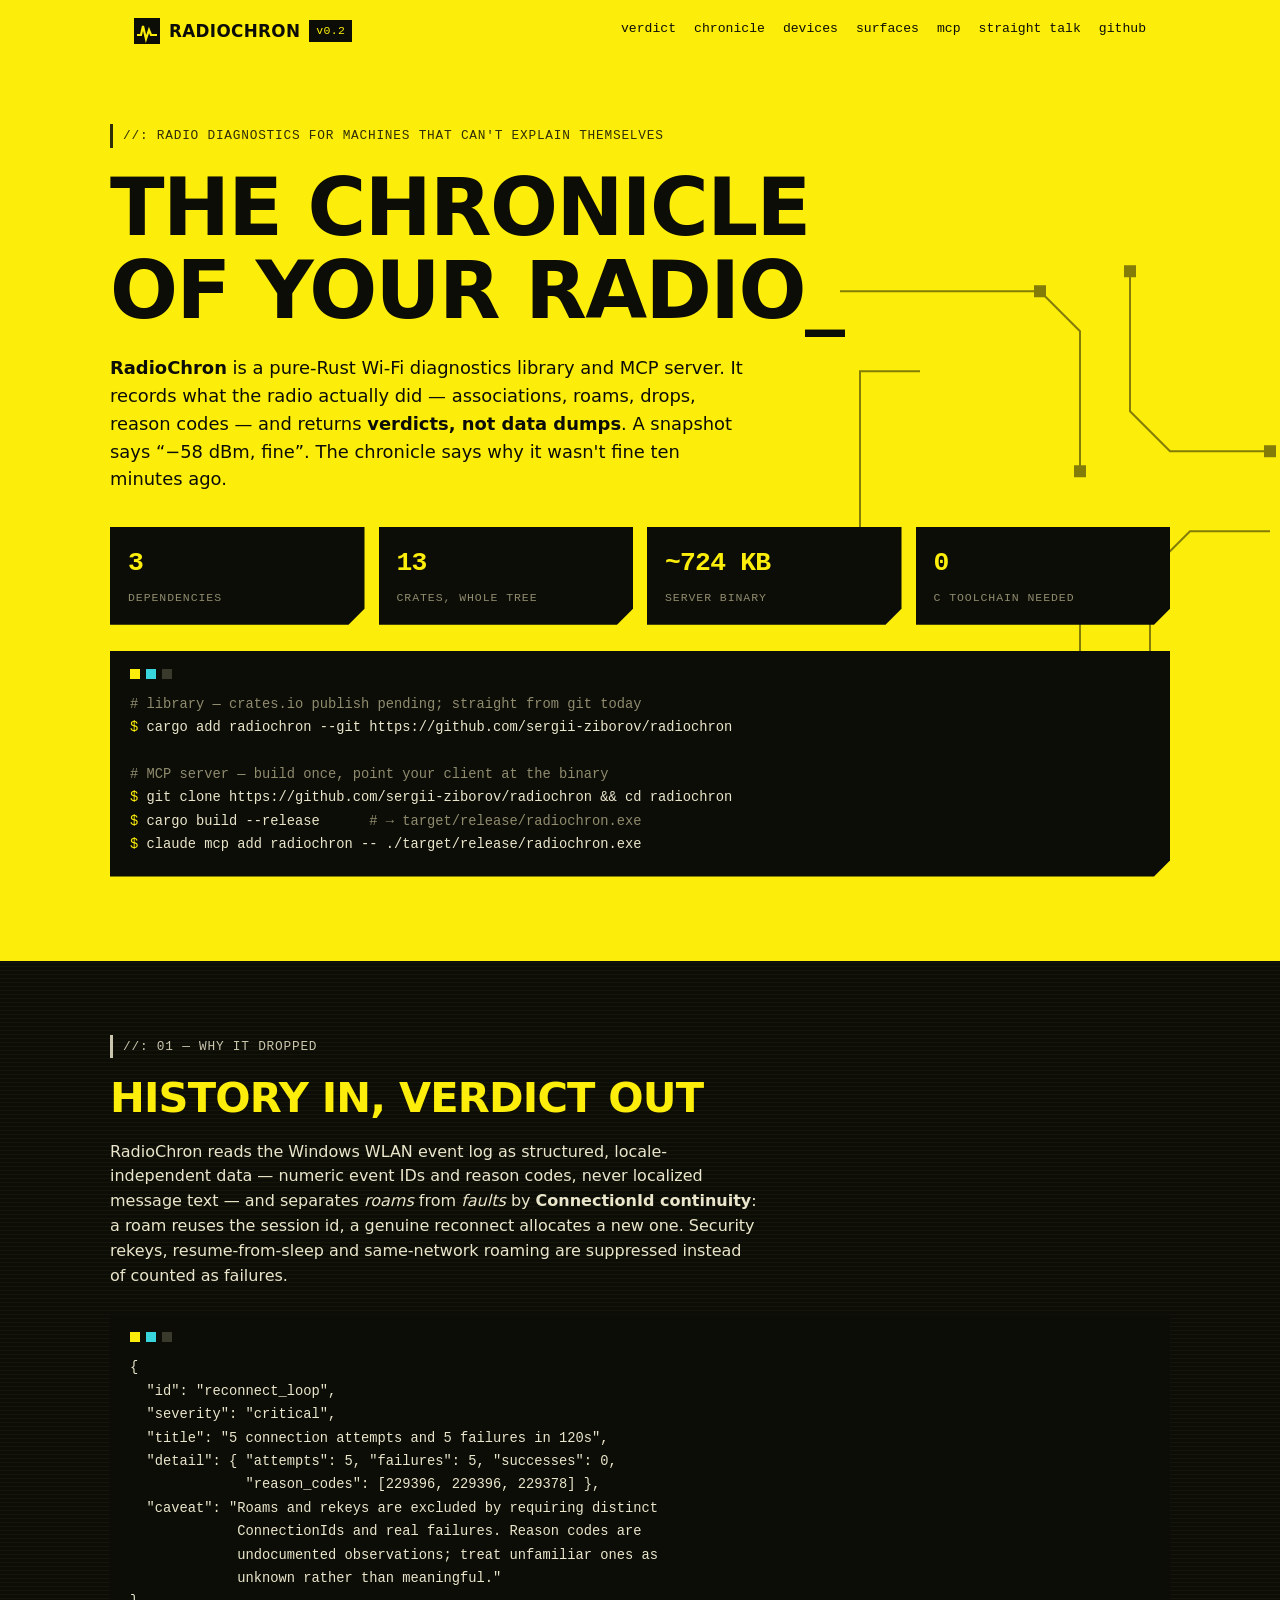
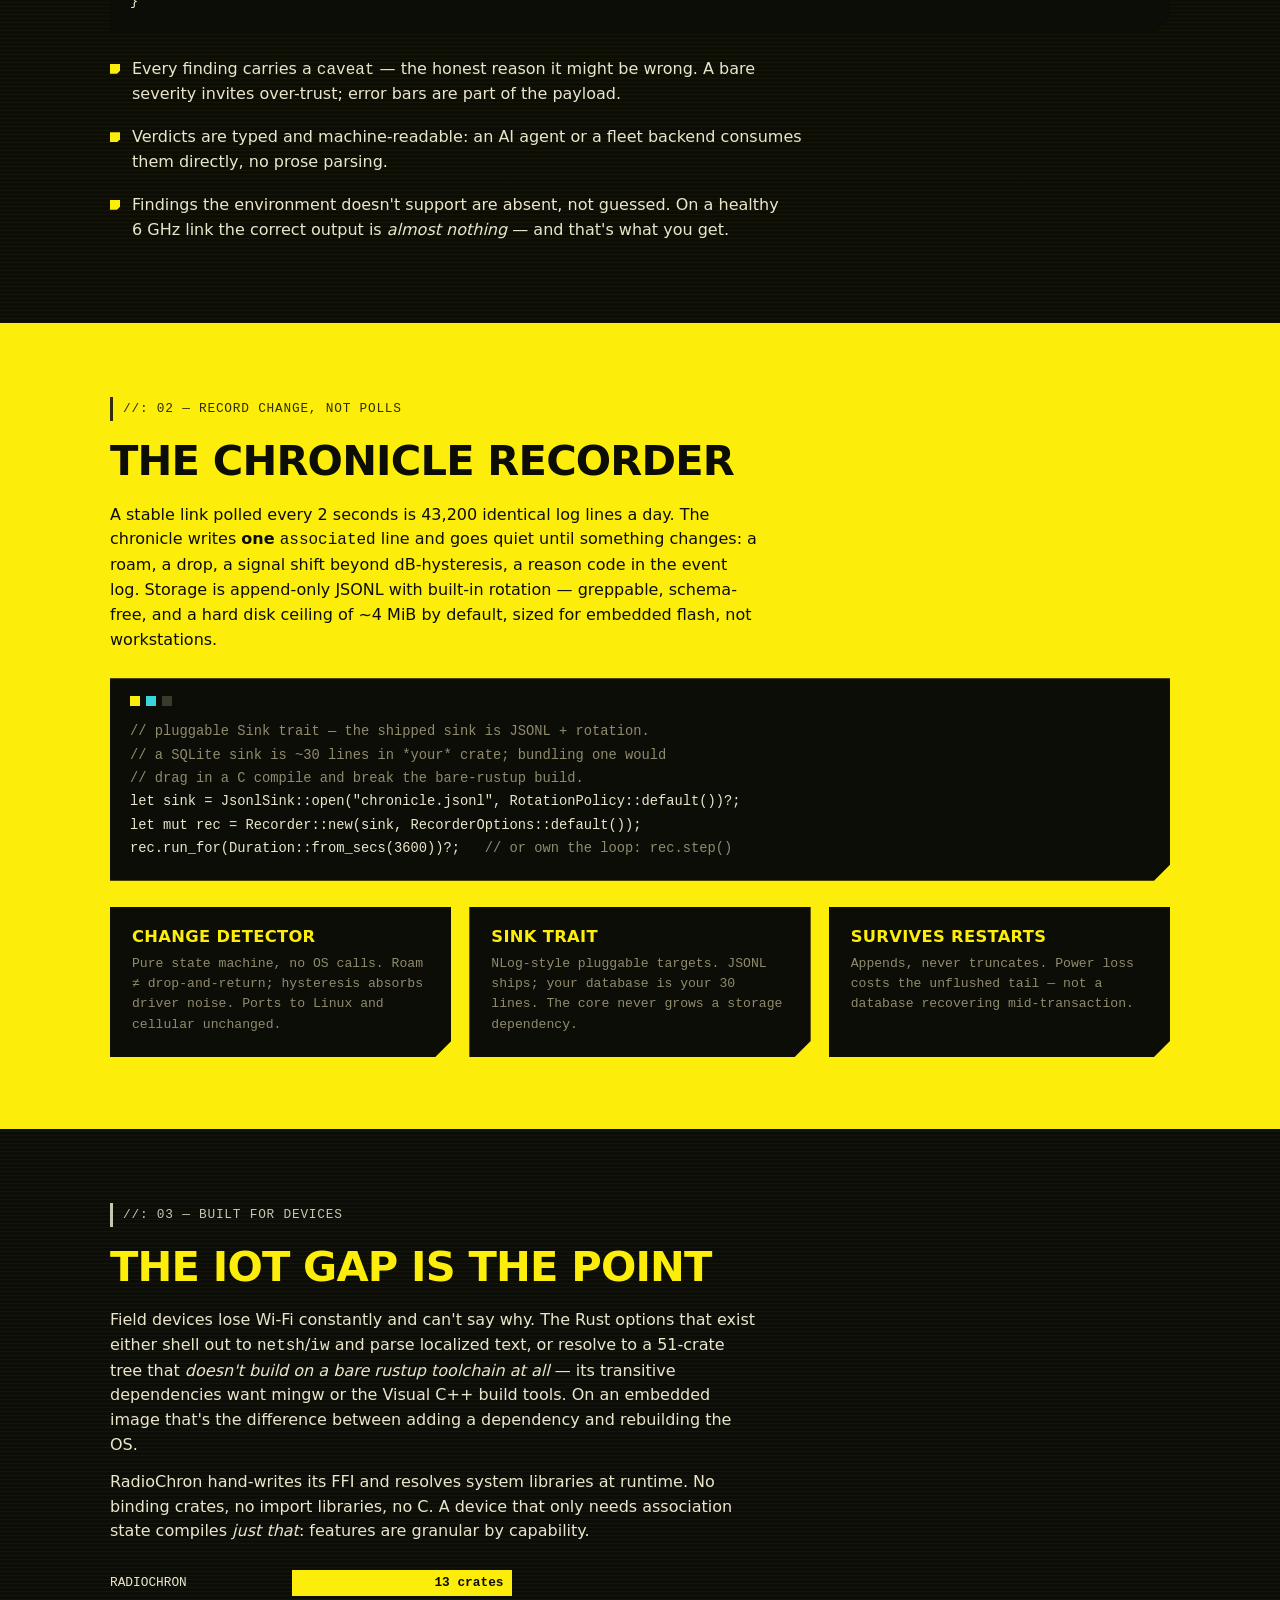
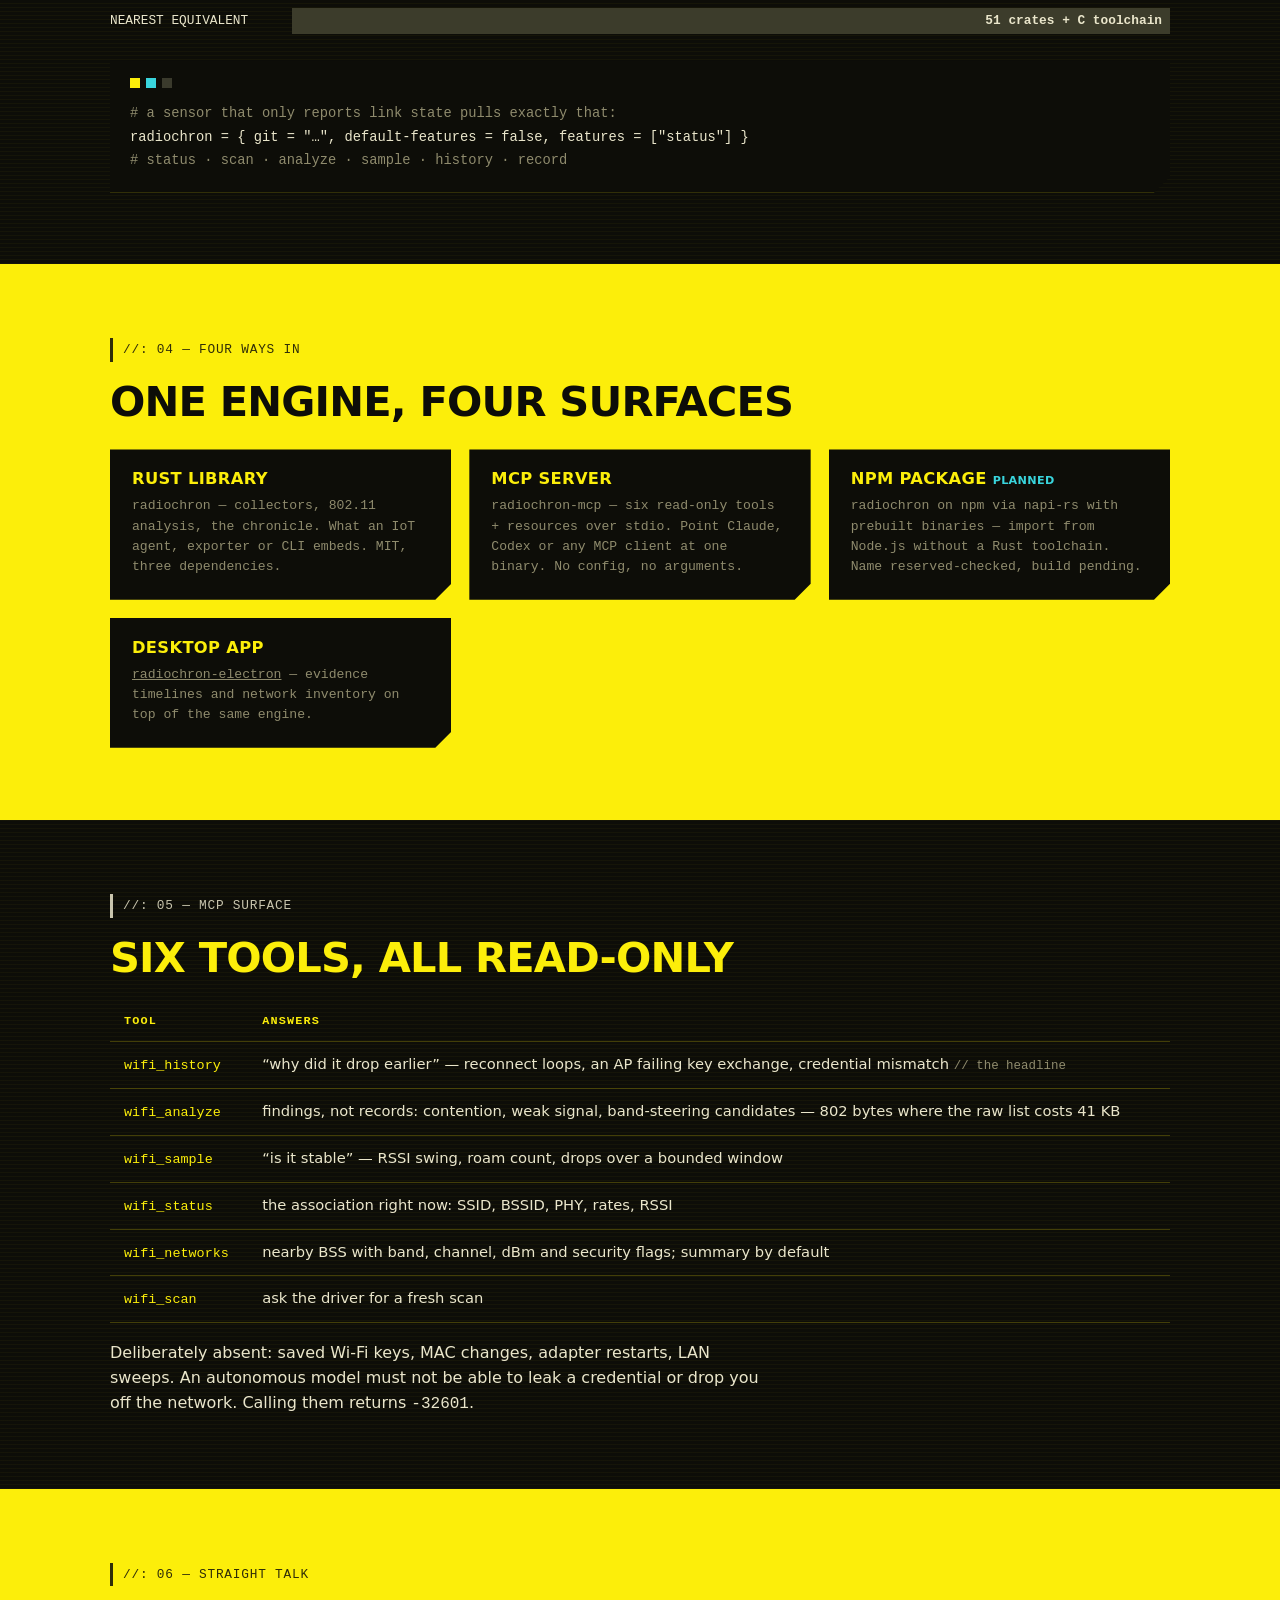
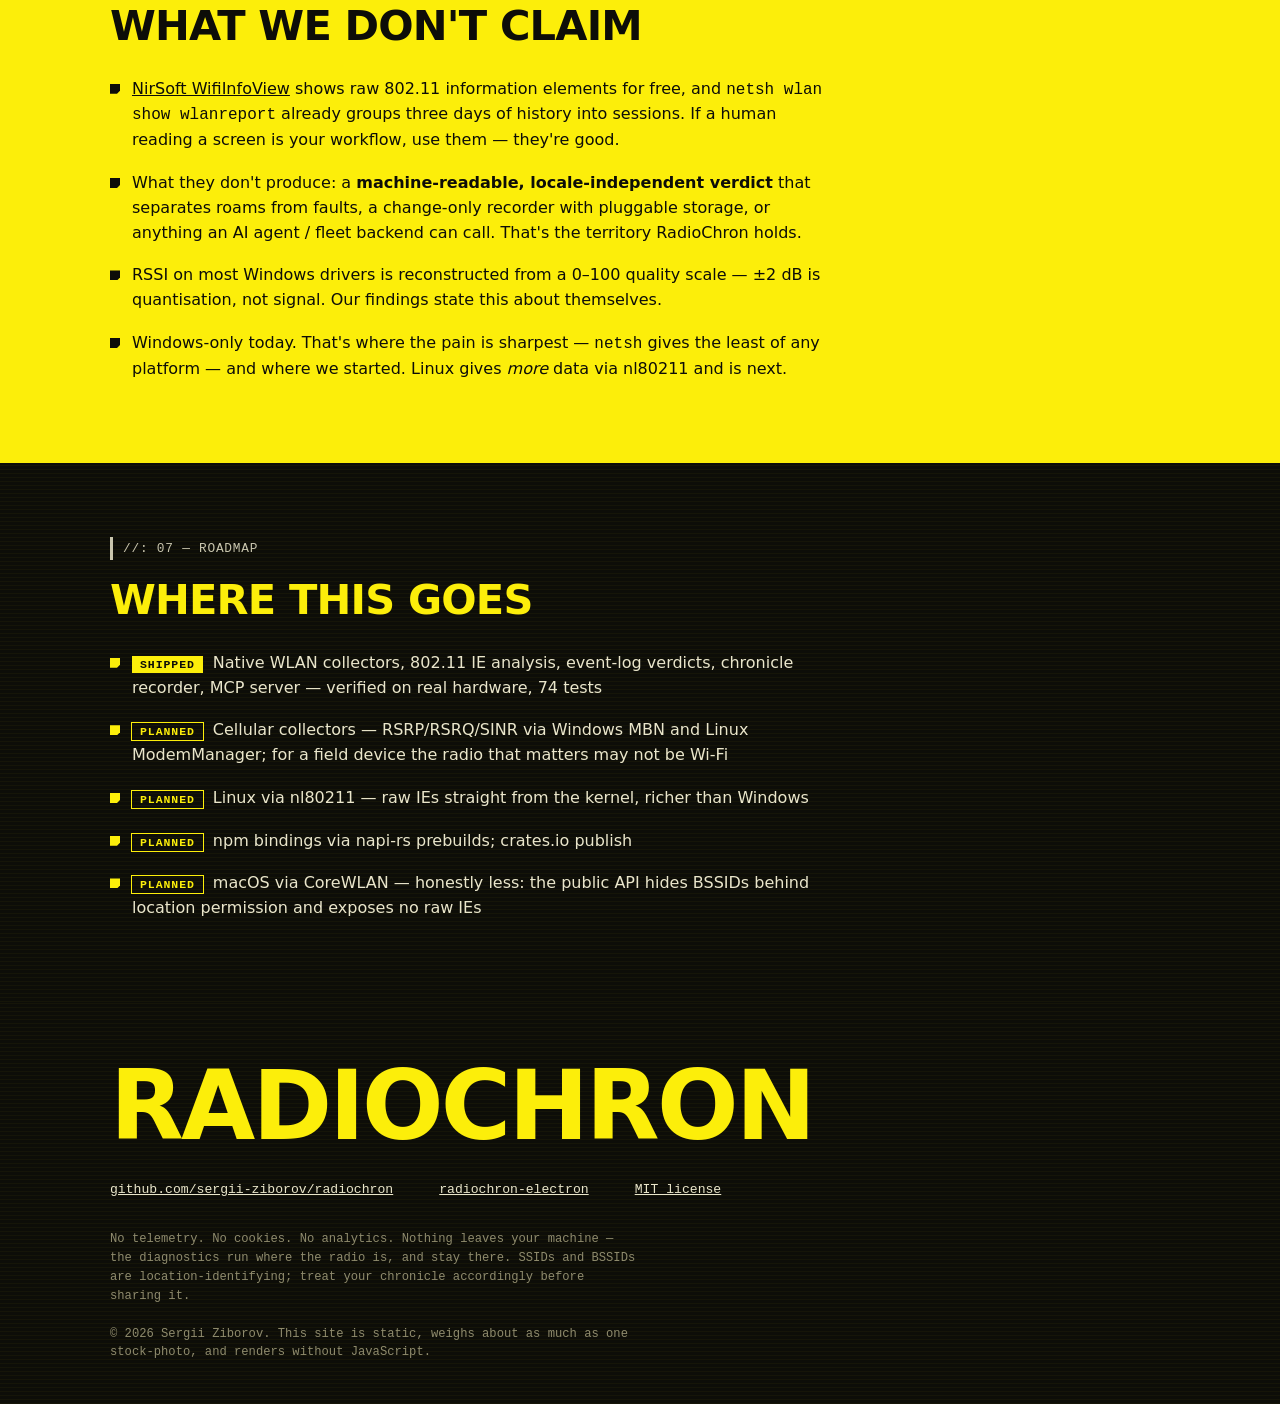
==== index.html @ f9087f18 "Add the radiochron.com landing site and deploy config Static assets Worker, same pattern as weavatri" ====
<!doctype html>
<html lang="en">
<head>
<meta charset="utf-8">
<meta name="viewport" content="width=device-width, initial-scale=1">
<title>RadioChron — the chronicle of your radio. Rust Wi-Fi diagnostics library + MCP server</title>
<meta name="description" content="RadioChron records what the radio did — associations, roams, drops, reason codes — and returns verdicts, not data dumps. Pure Rust, 3 dependencies, ~724 KB, builds on bare rustup. Library, MCP server, and a desktop app.">
<meta name="keywords" content="wifi diagnostics, rust wifi library, MCP server, model context protocol, wlan event log, reconnect loop, IoT wifi monitoring, 802.11 analysis, embedded rust, wifi verdict">
<meta name="robots" content="index, follow">
<link rel="canonical" href="https://radiochron.com/">
<meta property="og:type" content="website">
<meta property="og:site_name" content="RadioChron">
<meta property="og:title" content="RadioChron — the chronicle of your radio">
<meta property="og:description" content="Pure-Rust Wi-Fi diagnostics that answers 'why did it drop': verdicts from connection history, a change-only recorder, and an MCP server. 3 dependencies, ~724 KB.">
<meta property="og:url" content="https://radiochron.com/">
<meta property="og:image" content="https://radiochron.com/og.png">
<meta property="og:image:width" content="1200">
<meta property="og:image:height" content="630">
<meta name="twitter:card" content="summary_large_image">
<meta name="twitter:title" content="RadioChron — the chronicle of your radio">
<meta name="twitter:description" content="Rust Wi-Fi diagnostics: verdicts from history, not data dumps. 3 deps, ~724 KB, MIT.">
<meta name="twitter:image" content="https://radiochron.com/og.png">
<link rel="icon" type="image/svg+xml" href="/favicon.svg">
<script type="application/ld+json">
{
  "@context": "https://schema.org",
  "@type": "SoftwareApplication",
  "name": "RadioChron",
  "applicationCategory": "DeveloperApplication",
  "operatingSystem": "Windows",
  "description": "Pure-Rust Wi-Fi diagnostics library and MCP server: connection-history verdicts, a change-only chronicle recorder, and native WLAN collectors with three dependencies.",
  "url": "https://radiochron.com",
  "license": "https://opensource.org/licenses/MIT",
  "offers": { "@type": "Offer", "price": "0", "priceCurrency": "USD" },
  "author": { "@type": "Person", "name": "Sergii Ziborov", "url": "https://github.com/sergii-ziborov" },
  "sameAs": [ "https://github.com/sergii-ziborov/radiochron" ]
}
</script>
<style>
:root{
  --y:#FCEE0A; --y2:#d9cd08; --k:#0D0D08; --k2:#171712;
  --ink:#0D0D08; --paper:#EAE6CB; --dim:#8f8b6d; --cyan:#39D5DD;
  --mono:ui-monospace,"Cascadia Mono",Consolas,"Liberation Mono",monospace;
  --sans:system-ui,"Segoe UI",Roboto,Arial,sans-serif;
}
*{margin:0;padding:0;box-sizing:border-box}
html{scroll-behavior:smooth}
@media (prefers-reduced-motion: reduce){html{scroll-behavior:auto}}
body{font-family:var(--sans);background:var(--y);color:var(--ink);line-height:1.55}
.band{padding:72px 24px}
.band.k{background:var(--k);color:var(--paper);
  background-image:repeating-linear-gradient(0deg,rgba(252,238,10,.035) 0 1px,transparent 1px 4px)}
.wrap{max-width:1060px;margin:0 auto}
h1,h2,h3{font-weight:900;text-transform:uppercase;letter-spacing:-.02em;line-height:1.04}
h1{font-size:clamp(2.6rem,7.2vw,5rem)}
h2{font-size:clamp(1.7rem,4vw,2.6rem);margin-bottom:20px}
h3{font-size:1.02rem;letter-spacing:.02em;margin-bottom:8px}
.k h2{color:var(--y)}
p{max-width:64ch}
a{color:inherit}
.k a{color:var(--cyan)}
code,pre{font-family:var(--mono)}
.tag{display:inline-block;font-family:var(--mono);font-size:.8rem;letter-spacing:.06em;
  border-left:3px solid currentColor;padding:2px 0 2px 10px;margin-bottom:18px;opacity:.85}
.chip{display:inline-block;font-family:var(--mono);font-size:.78rem;font-weight:700;
  background:var(--k);color:var(--y);padding:6px 12px;margin:4px 6px 0 0;
  clip-path:polygon(0 0,100% 0,100% calc(100% - 9px),calc(100% - 9px) 100%,0 100%)}
.k .chip{background:var(--y);color:var(--k)}
.cut{clip-path:polygon(0 0,100% 0,100% calc(100% - 16px),calc(100% - 16px) 100%,0 100%)}
.grid{display:grid;gap:18px;margin-top:26px}
.g2{grid-template-columns:repeat(auto-fit,minmax(280px,1fr))}
.g3{grid-template-columns:repeat(auto-fit,minmax(240px,1fr))}
.card{background:var(--k);color:var(--paper);padding:22px;position:relative}
.card h3{color:var(--y)}
.k .card{background:#14140e;outline:1px solid rgba(252,238,10,.25)}
.card .m{font-family:var(--mono);font-size:.82rem;color:var(--dim)}
.term{background:var(--k);color:var(--paper);font-family:var(--mono);font-size:.86rem;
  padding:18px 20px 20px;overflow-x:auto;margin-top:26px}
.term .bar{display:flex;gap:6px;margin-bottom:14px}
.term .bar i{width:10px;height:10px;background:var(--y)}
.term .bar i:nth-child(2){background:var(--cyan)}
.term .bar i:nth-child(3){background:#3a3a2c}
.term .c{color:var(--dim)}
.term .g{color:var(--y)}
.term pre{line-height:1.7;white-space:pre}
.k .term{outline:1px solid rgba(252,238,10,.3)}
header{display:flex;justify-content:space-between;align-items:center;flex-wrap:wrap;gap:12px;
  padding:18px 24px;max-width:1060px;margin:0 auto}
.mark{font-weight:900;font-size:1.05rem;letter-spacing:.02em;display:flex;align-items:center;gap:9px}
.mark svg{display:block}
.mark .v{font-family:var(--mono);font-weight:400;font-size:.72rem;background:var(--k);color:var(--y);padding:2px 7px}
nav{display:flex;flex-wrap:wrap;gap:4px 18px;font-family:var(--mono);font-size:.82rem}
nav a{text-decoration:none;border-bottom:2px solid transparent;padding-bottom:2px}
nav a:hover{border-color:var(--k)}
.hero{position:relative;overflow:hidden;padding:60px 24px 84px}
.hero .wrap{position:relative;z-index:1}
.hero .sub{font-size:1.12rem;max-width:56ch;margin-top:22px}
.hero .circ{position:absolute;right:-40px;top:0;height:100%;opacity:.5;z-index:0;pointer-events:none}
.stats{display:grid;grid-template-columns:repeat(auto-fit,minmax(150px,1fr));gap:14px;margin-top:34px}
.stat{background:var(--k);color:var(--paper);padding:16px 18px}
.stat b{display:block;font-size:1.65rem;color:var(--y);font-family:var(--mono);letter-spacing:-.03em}
.stat span{font-family:var(--mono);font-size:.72rem;letter-spacing:.08em;color:var(--dim)}
.bars{margin-top:26px;font-family:var(--mono);font-size:.8rem}
.bars .row{display:grid;grid-template-columns:170px 1fr;align-items:center;gap:12px;margin-top:12px}
.bars .bar{height:26px;background:var(--y);position:relative}
.bars .bar.dim{background:#3c3c2b}
.bars .bar b{position:absolute;right:8px;top:3px;color:var(--k);font-size:.8rem}
.bars .bar.dim b{color:var(--paper)}
table{border-collapse:collapse;width:100%;margin-top:22px;font-size:.92rem}
th,td{text-align:left;padding:11px 14px;border-bottom:1px solid rgba(252,238,10,.22);vertical-align:top}
th{font-family:var(--mono);font-size:.74rem;letter-spacing:.1em;text-transform:uppercase;color:var(--y)}
td code{color:var(--y);font-size:.84rem}
td .m{color:var(--dim);font-family:var(--mono);font-size:.78rem}
ul.h{list-style:none;margin-top:14px}
ul.h li{padding:9px 0 9px 22px;position:relative;max-width:70ch}
ul.h li::before{content:"";position:absolute;left:0;top:16px;width:10px;height:10px;background:currentColor;
  clip-path:polygon(0 0,100% 0,100% 70%,70% 100%,0 100%)}
.k ul.h li::before{background:var(--y)}
.road li b{font-family:var(--mono);font-size:.72rem;letter-spacing:.08em;padding:2px 8px;margin-right:10px}
.road .done b{background:var(--y);color:var(--k)}
.road .plan b{outline:1px solid var(--y);color:var(--y)}
footer{background:var(--k);color:var(--paper);padding:56px 24px 42px;
  background-image:repeating-linear-gradient(0deg,rgba(252,238,10,.035) 0 1px,transparent 1px 4px)}
footer .big{font-weight:900;font-size:clamp(2.4rem,9vw,6rem);letter-spacing:-.03em;color:var(--y);line-height:1}
footer .cols{display:flex;flex-wrap:wrap;gap:16px 46px;margin-top:26px;font-family:var(--mono);font-size:.82rem}
footer .note{margin-top:30px;font-family:var(--mono);font-size:.76rem;color:var(--dim);max-width:72ch}
.blink{animation:bl 1.1s steps(1) infinite}
@keyframes bl{50%{opacity:0}}
@media (prefers-reduced-motion: reduce){.blink{animation:none}}
</style>
</head>
<body>

<header>
  <div class="mark">
    <svg width="26" height="26" viewBox="0 0 26 26" aria-hidden="true"><rect width="26" height="26" fill="#0D0D08"/><path d="M3 17 L7 17 9 8 12 21 15 12 17 17 23 17" fill="none" stroke="#FCEE0A" stroke-width="2.2"/></svg>
    RADIOCHRON <span class="v">v0.2</span>
  </div>
  <nav>
    <a href="#verdict">verdict</a>
    <a href="#chronicle">chronicle</a>
    <a href="#devices">devices</a>
    <a href="#surfaces">surfaces</a>
    <a href="#tools">mcp</a>
    <a href="#straight">straight&nbsp;talk</a>
    <a href="https://github.com/sergii-ziborov/radiochron">github</a>
  </nav>
</header>

<section class="hero">
  <svg class="circ" width="520" height="560" viewBox="0 0 520 560" aria-hidden="true">
    <g fill="none" stroke="#0D0D08" stroke-width="2">
      <path d="M40 60 H240 L280 100 V240"/>
      <path d="M280 300 V460 L240 500 H80"/>
      <path d="M330 40 V180 L370 220 H470"/>
      <path d="M470 300 H390 L350 340 V520"/>
      <path d="M120 140 H60 V320"/>
    </g>
    <g fill="#0D0D08">
      <rect x="234" y="54" width="12" height="12"/><rect x="274" y="234" width="12" height="12"/>
      <rect x="74" y="494" width="12" height="12"/><rect x="464" y="214" width="12" height="12"/>
      <rect x="344" y="514" width="12" height="12"/><rect x="54" y="314" width="12" height="12"/>
      <rect x="324" y="34" width="12" height="12"/>
    </g>
  </svg>
  <div class="wrap">
    <div class="tag">//: RADIO DIAGNOSTICS FOR MACHINES THAT CAN'T EXPLAIN THEMSELVES</div>
    <h1>The chronicle<br>of your radio<span class="blink">_</span></h1>
    <p class="sub"><strong>RadioChron</strong> is a pure-Rust Wi-Fi diagnostics library and MCP server.
      It records what the radio actually did — associations, roams, drops, reason codes —
      and returns <strong>verdicts, not data dumps</strong>. A snapshot says “−58 dBm, fine”.
      The chronicle says why it wasn't fine ten minutes ago.</p>
    <div class="stats">
      <div class="stat cut"><b>3</b><span>DEPENDENCIES</span></div>
      <div class="stat cut"><b>13</b><span>CRATES, WHOLE TREE</span></div>
      <div class="stat cut"><b>~724&nbsp;KB</b><span>SERVER BINARY</span></div>
      <div class="stat cut"><b>0</b><span>C TOOLCHAIN NEEDED</span></div>
    </div>
    <div class="term cut">
      <div class="bar"><i></i><i></i><i></i></div>
<pre><span class="c"># library — crates.io publish pending; straight from git today</span>
<span class="g">$</span> cargo add radiochron --git https://github.com/sergii-ziborov/radiochron

<span class="c"># MCP server — build once, point your client at the binary</span>
<span class="g">$</span> git clone https://github.com/sergii-ziborov/radiochron &amp;&amp; cd radiochron
<span class="g">$</span> cargo build --release      <span class="c"># → target/release/radiochron.exe</span>
<span class="g">$</span> claude mcp add radiochron -- ./target/release/radiochron.exe</pre>
    </div>
  </div>
</section>

<section class="band k" id="verdict">
  <div class="wrap">
    <div class="tag">//: 01 — WHY IT DROPPED</div>
    <h2>History in, verdict out</h2>
    <p>RadioChron reads the Windows WLAN event log as structured, locale-independent data —
      numeric event IDs and reason codes, never localized message text — and separates
      <em>roams</em> from <em>faults</em> by <strong>ConnectionId continuity</strong>: a roam reuses
      the session id, a genuine reconnect allocates a new one. Security rekeys, resume-from-sleep
      and same-network roaming are suppressed instead of counted as failures.</p>
    <div class="term cut">
      <div class="bar"><i></i><i></i><i></i></div>
<pre>{
  "id": "reconnect_loop",
  "severity": "critical",
  "title": "5 connection attempts and 5 failures in 120s",
  "detail": { "attempts": 5, "failures": 5, "successes": 0,
              "reason_codes": [229396, 229396, 229378] },
  "caveat": "Roams and rekeys are excluded by requiring distinct
             ConnectionIds and real failures. Reason codes are
             undocumented observations; treat unfamiliar ones as
             unknown rather than meaningful."
}</pre>
    </div>
    <ul class="h">
      <li>Every finding carries a <code>caveat</code> — the honest reason it might be wrong.
          A bare severity invites over-trust; error bars are part of the payload.</li>
      <li>Verdicts are typed and machine-readable: an AI agent or a fleet backend consumes
          them directly, no prose parsing.</li>
      <li>Findings the environment doesn't support are absent, not guessed. On a healthy
          6&nbsp;GHz link the correct output is <em>almost nothing</em> — and that's what you get.</li>
    </ul>
  </div>
</section>

<section class="band" id="chronicle">
  <div class="wrap">
    <div class="tag">//: 02 — RECORD CHANGE, NOT POLLS</div>
    <h2>The chronicle recorder</h2>
    <p>A stable link polled every 2 seconds is 43,200 identical log lines a day. The chronicle
      writes <strong>one</strong> <code>associated</code> line and goes quiet until something
      changes: a roam, a drop, a signal shift beyond dB-hysteresis, a reason code in the event
      log. Storage is append-only JSONL with built-in rotation — greppable, schema-free, and a
      hard disk ceiling of ~4&nbsp;MiB by default, sized for embedded flash, not workstations.</p>
    <div class="term cut">
      <div class="bar"><i></i><i></i><i></i></div>
<pre><span class="c">// pluggable Sink trait — the shipped sink is JSONL + rotation.</span>
<span class="c">// a SQLite sink is ~30 lines in *your* crate; bundling one would</span>
<span class="c">// drag in a C compile and break the bare-rustup build.</span>
let sink = JsonlSink::open("chronicle.jsonl", RotationPolicy::default())?;
let mut rec = Recorder::new(sink, RecorderOptions::default());
rec.run_for(Duration::from_secs(3600))?;   <span class="c">// or own the loop: rec.step()</span></pre>
    </div>
    <div class="grid g3">
      <div class="card cut"><h3>Change detector</h3><div class="m">Pure state machine, no OS calls.
        Roam ≠ drop-and-return; hysteresis absorbs driver noise. Ports to Linux and cellular unchanged.</div></div>
      <div class="card cut"><h3>Sink trait</h3><div class="m">NLog-style pluggable targets. JSONL ships;
        your database is your 30 lines. The core never grows a storage dependency.</div></div>
      <div class="card cut"><h3>Survives restarts</h3><div class="m">Appends, never truncates. Power loss
        costs the unflushed tail — not a database recovering mid-transaction.</div></div>
    </div>
  </div>
</section>

<section class="band k" id="devices">
  <div class="wrap">
    <div class="tag">//: 03 — BUILT FOR DEVICES</div>
    <h2>The IoT gap is the point</h2>
    <p>Field devices lose Wi-Fi constantly and can't say why. The Rust options that exist either
      shell out to <code>netsh</code>/<code>iw</code> and parse localized text, or resolve to a
      51-crate tree that <em>doesn't build on a bare rustup toolchain at all</em> — its transitive
      dependencies want mingw or the Visual C++ build tools. On an embedded image that's the
      difference between adding a dependency and rebuilding the OS.</p>
    <p style="margin-top:12px">RadioChron hand-writes its FFI and resolves system libraries at
      runtime. No binding crates, no import libraries, no C. A device that only needs association
      state compiles <em>just that</em>: features are granular by capability.</p>
    <div class="bars">
      <div class="row"><span>RADIOCHRON</span><div class="bar" style="width:25%"><b>13 crates</b></div></div>
      <div class="row"><span>NEAREST EQUIVALENT</span><div class="bar dim" style="width:100%"><b>51 crates + C toolchain</b></div></div>
    </div>
    <div class="term cut">
      <div class="bar"><i></i><i></i><i></i></div>
<pre><span class="c"># a sensor that only reports link state pulls exactly that:</span>
radiochron = { git = "…", default-features = false, features = ["status"] }
<span class="c"># status · scan · analyze · sample · history · record</span></pre>
    </div>
  </div>
</section>

<section class="band" id="surfaces">
  <div class="wrap">
    <div class="tag">//: 04 — FOUR WAYS IN</div>
    <h2>One engine, four surfaces</h2>
    <div class="grid g2">
      <div class="card cut"><h3>Rust library</h3>
        <div class="m"><code>radiochron</code> — collectors, 802.11 analysis, the chronicle.
        What an IoT agent, exporter or CLI embeds. MIT, three dependencies.</div></div>
      <div class="card cut"><h3>MCP server</h3>
        <div class="m"><code>radiochron-mcp</code> — six read-only tools + resources over stdio.
        Point Claude, Codex or any MCP client at one binary. No config, no arguments.</div></div>
      <div class="card cut"><h3>npm package <span style="color:var(--cyan);font-size:.7rem">PLANNED</span></h3>
        <div class="m"><code>radiochron</code> on npm via napi-rs with prebuilt binaries —
        import from Node.js without a Rust toolchain. Name reserved-checked, build pending.</div></div>
      <div class="card cut"><h3>Desktop app</h3>
        <div class="m"><a href="https://github.com/sergii-ziborov/radiochron-electron">radiochron-electron</a> —
        evidence timelines and network inventory on top of the same engine.</div></div>
    </div>
  </div>
</section>

<section class="band k" id="tools">
  <div class="wrap">
    <div class="tag">//: 05 — MCP SURFACE</div>
    <h2>Six tools, all read-only</h2>
    <table>
      <tr><th>tool</th><th>answers</th></tr>
      <tr><td><code>wifi_history</code></td><td>“why did it drop earlier” — reconnect loops, an AP failing key exchange, credential mismatch <span class="m">// the headline</span></td></tr>
      <tr><td><code>wifi_analyze</code></td><td>findings, not records: contention, weak signal, band-steering candidates — 802 bytes where the raw list costs 41&nbsp;KB</td></tr>
      <tr><td><code>wifi_sample</code></td><td>“is it stable” — RSSI swing, roam count, drops over a bounded window</td></tr>
      <tr><td><code>wifi_status</code></td><td>the association right now: SSID, BSSID, PHY, rates, RSSI</td></tr>
      <tr><td><code>wifi_networks</code></td><td>nearby BSS with band, channel, dBm and security flags; summary by default</td></tr>
      <tr><td><code>wifi_scan</code></td><td>ask the driver for a fresh scan</td></tr>
    </table>
    <p style="margin-top:18px" class="m">Deliberately absent: saved Wi-Fi keys, MAC changes, adapter
      restarts, LAN sweeps. An autonomous model must not be able to leak a credential or drop you
      off the network. Calling them returns <code>-32601</code>.</p>
  </div>
</section>

<section class="band" id="straight">
  <div class="wrap">
    <div class="tag">//: 06 — STRAIGHT TALK</div>
    <h2>What we don't claim</h2>
    <ul class="h">
      <li><a href="https://www.nirsoft.net/utils/wifi_information_view.html">NirSoft WifiInfoView</a>
        shows raw 802.11 information elements for free, and <code>netsh wlan show wlanreport</code>
        already groups three days of history into sessions. If a human reading a screen is your
        workflow, use them — they're good.</li>
      <li>What they don't produce: a <strong>machine-readable, locale-independent verdict</strong>
        that separates roams from faults, a change-only recorder with pluggable storage, or
        anything an AI agent / fleet backend can call. That's the territory RadioChron holds.</li>
      <li>RSSI on most Windows drivers is reconstructed from a 0–100 quality scale — ±2&nbsp;dB is
        quantisation, not signal. Our findings state this about themselves.</li>
      <li>Windows-only today. That's where the pain is sharpest — <code>netsh</code> gives the
        least of any platform — and where we started. Linux gives <em>more</em> data via nl80211
        and is next.</li>
    </ul>
  </div>
</section>

<section class="band k">
  <div class="wrap">
    <div class="tag">//: 07 — ROADMAP</div>
    <h2>Where this goes</h2>
    <ul class="h road">
      <li class="done"><b>SHIPPED</b>Native WLAN collectors, 802.11 IE analysis, event-log verdicts, chronicle recorder, MCP server — verified on real hardware, 74 tests</li>
      <li class="plan"><b>PLANNED</b>Cellular collectors — RSRP/RSRQ/SINR via Windows MBN and Linux ModemManager; for a field device the radio that matters may not be Wi-Fi</li>
      <li class="plan"><b>PLANNED</b>Linux via nl80211 — raw IEs straight from the kernel, richer than Windows</li>
      <li class="plan"><b>PLANNED</b>npm bindings via napi-rs prebuilds; crates.io publish</li>
      <li class="plan"><b>PLANNED</b>macOS via CoreWLAN — honestly less: the public API hides BSSIDs behind location permission and exposes no raw IEs</li>
    </ul>
  </div>
</section>

<footer>
  <div class="wrap">
    <div class="big">RADIOCHRON</div>
    <div class="cols">
      <a href="https://github.com/sergii-ziborov/radiochron">github.com/sergii-ziborov/radiochron</a>
      <a href="https://github.com/sergii-ziborov/radiochron-electron">radiochron-electron</a>
      <a href="https://github.com/sergii-ziborov/radiochron/blob/main/LICENSE">MIT license</a>
    </div>
    <div class="note">No telemetry. No cookies. No analytics. Nothing leaves your machine — the
      diagnostics run where the radio is, and stay there. SSIDs and BSSIDs are location-identifying;
      treat your chronicle accordingly before sharing it.<br><br>
      © 2026 Sergii Ziborov. This site is static, weighs about as much as one stock-photo, and
      renders without JavaScript.</div>
  </div>
</footer>

</body>
</html>
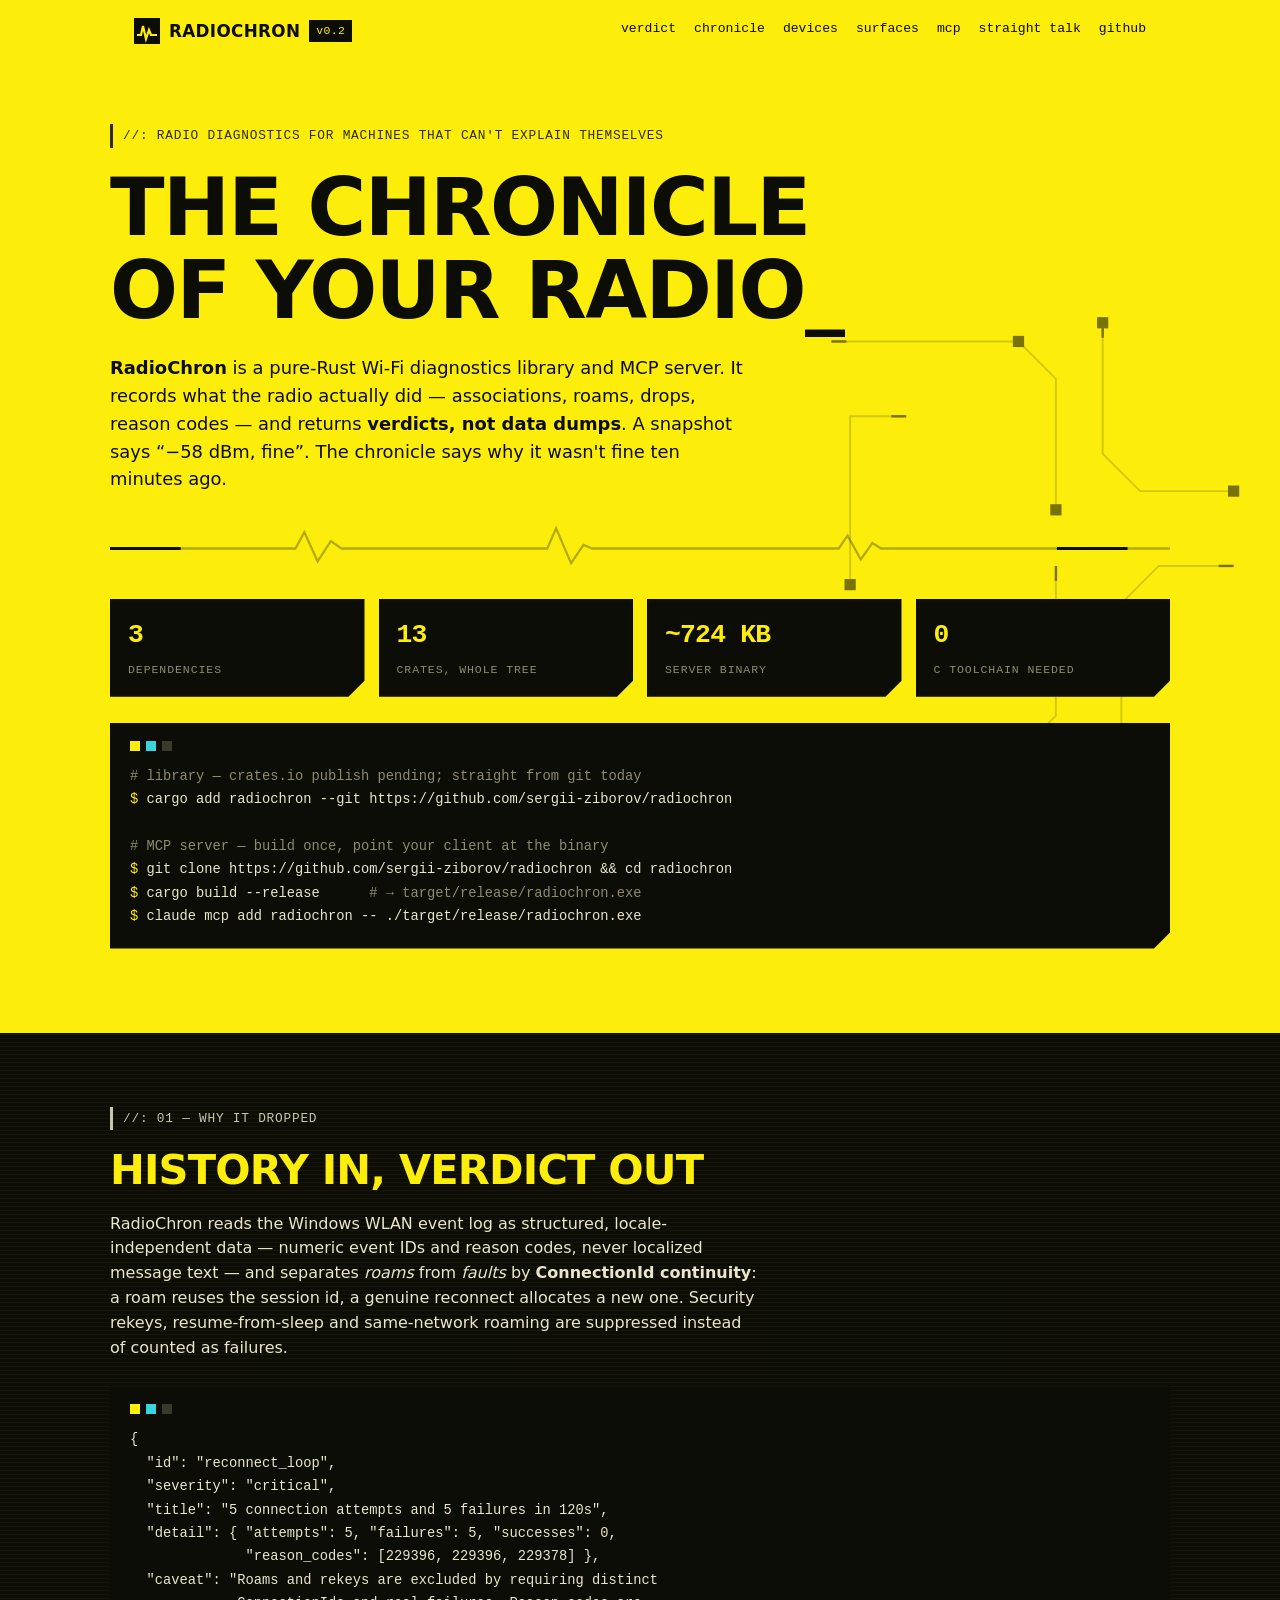
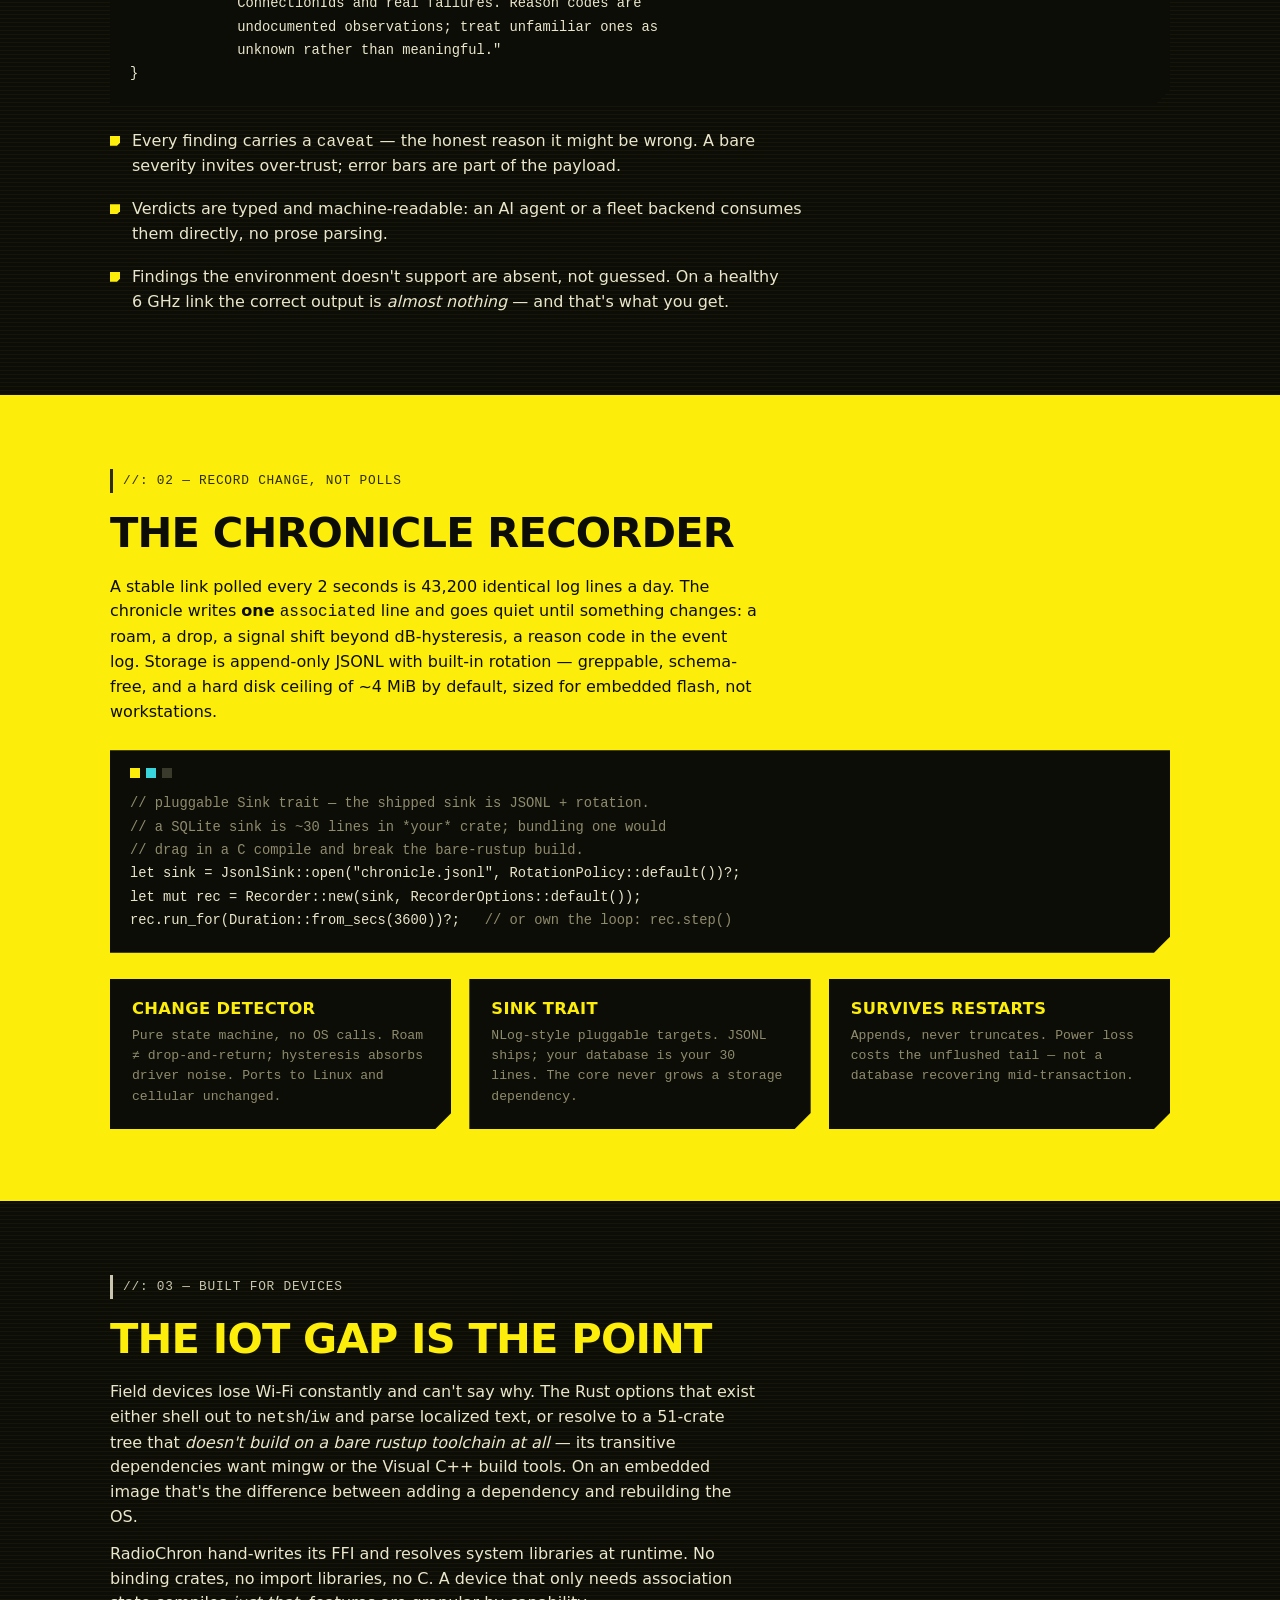
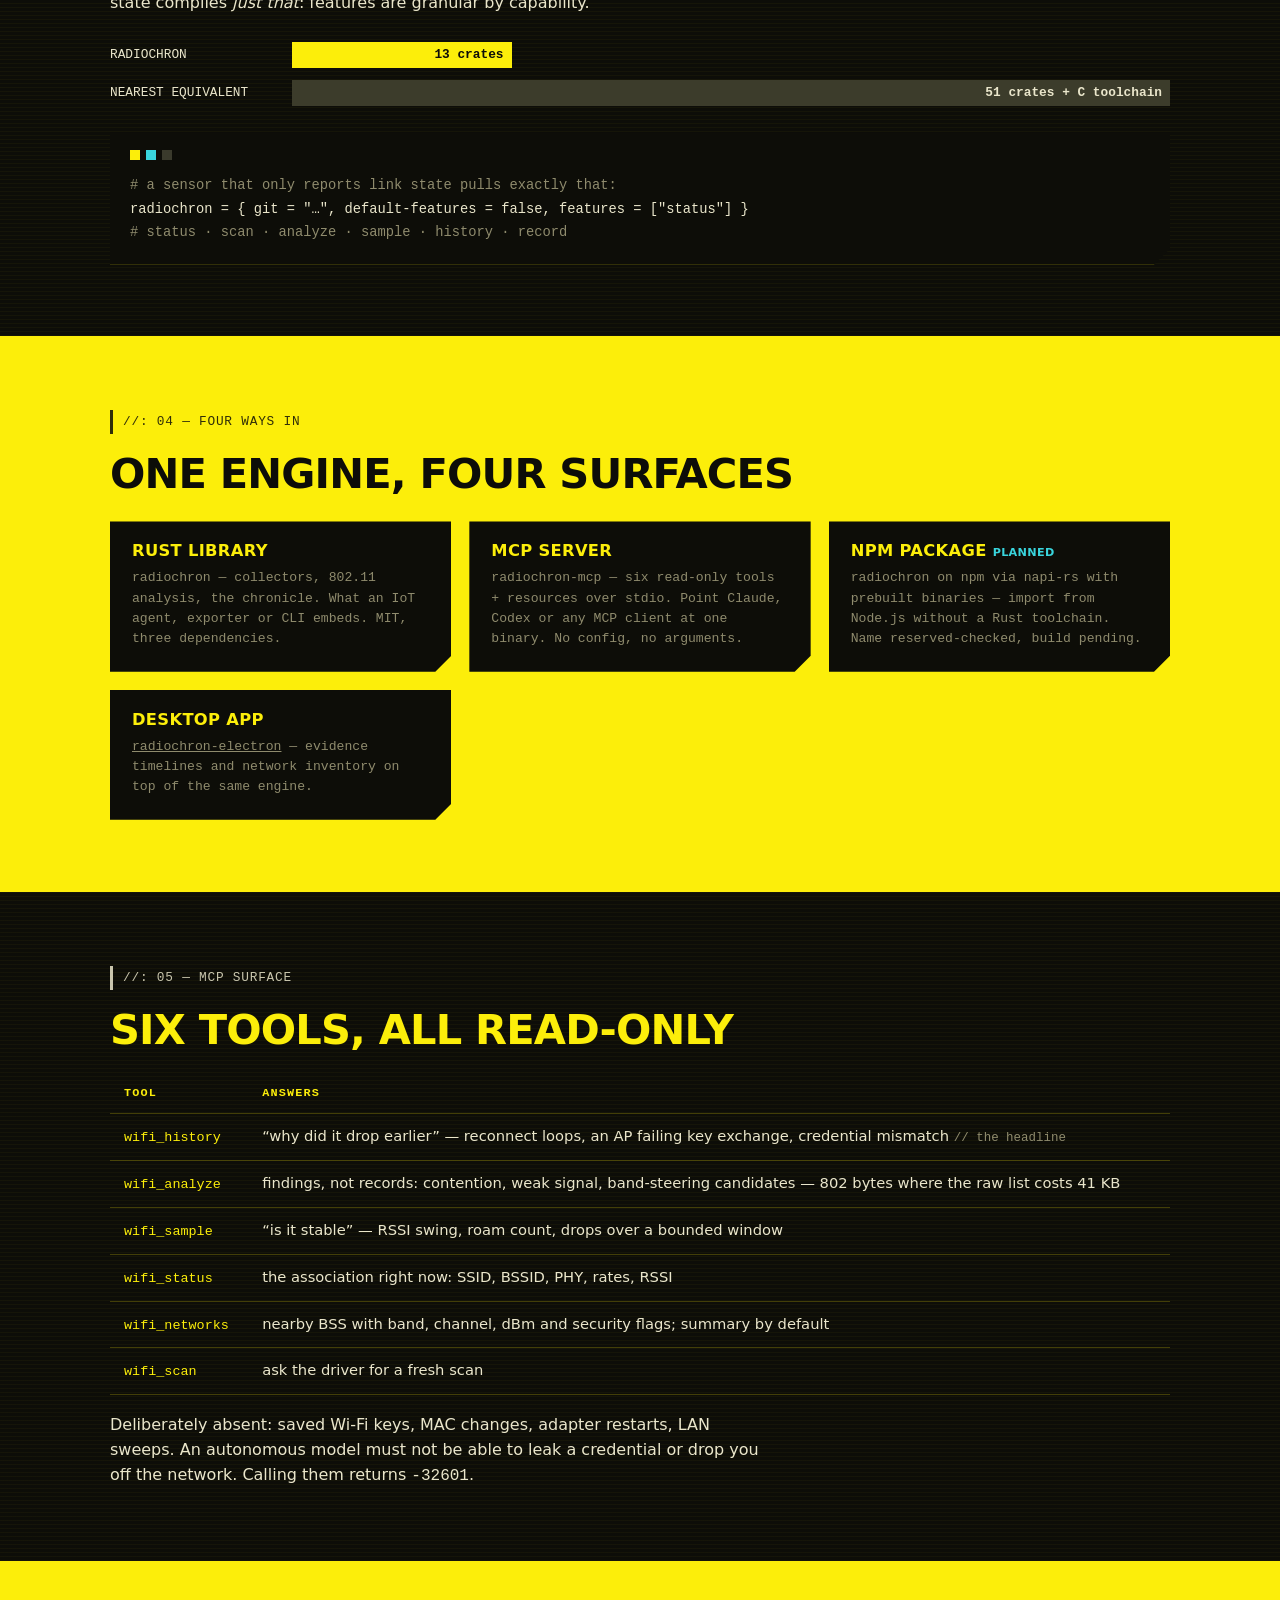
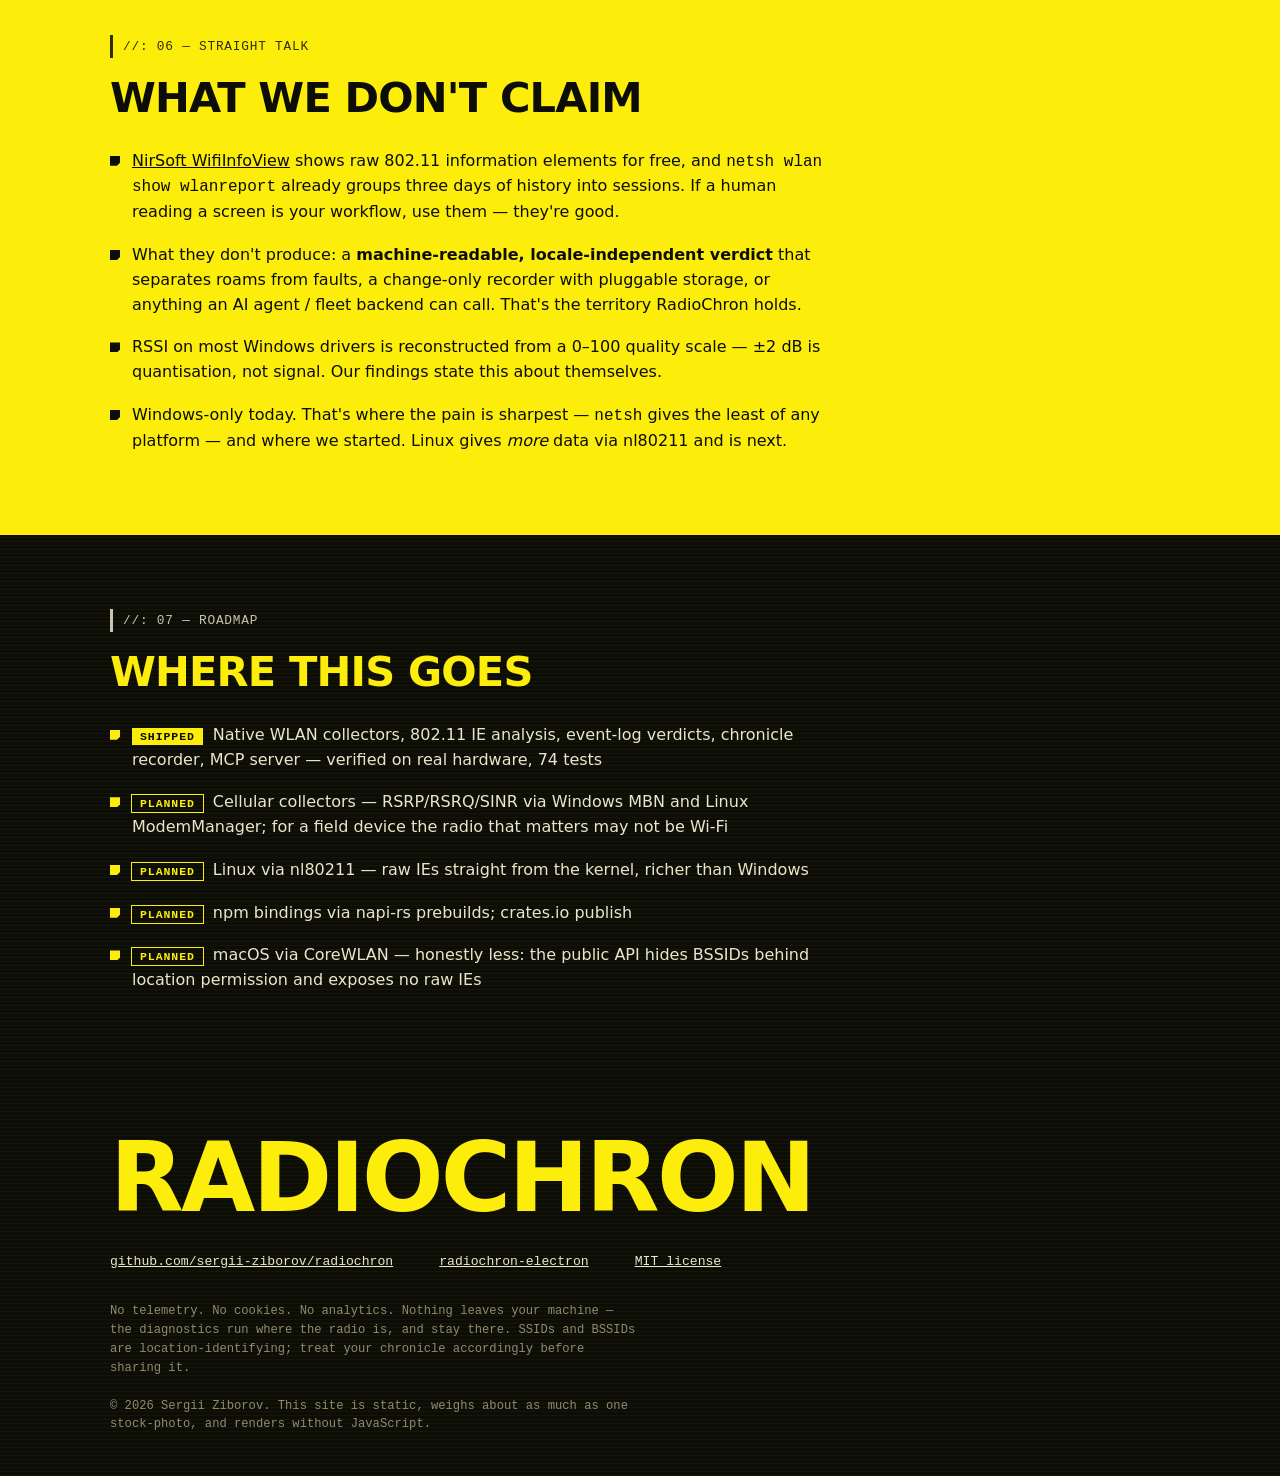
==== commit 648be42b: "Animate the hero decoration and stop it striking through text Two problems from a phone-width review" ====
--- a/index.html
+++ b/index.html
@@ -95,7 +95,22 @@
 .hero{position:relative;overflow:hidden;padding:60px 24px 84px}
 .hero .wrap{position:relative;z-index:1}
 .hero .sub{font-size:1.12rem;max-width:56ch;margin-top:22px}
-.hero .circ{position:absolute;right:-40px;top:0;height:100%;opacity:.5;z-index:0;pointer-events:none}
+.hero .circ{display:none;position:absolute;right:0;top:0;height:100%;opacity:.55;z-index:0;pointer-events:none}
+@media (min-width:1120px){.hero .circ{display:block;width:min(38vw,520px)}}
+.circ .base{opacity:.3}
+.circ .sig{stroke-dasharray:16 384;animation:trace 5.2s linear infinite}
+.circ .d1{animation-delay:1s}.circ .d2{animation-delay:2s}
+.circ .d3{animation-delay:3s}.circ .d4{animation-delay:4s}
+.circ rect{animation:node 2.6s steps(2,start) infinite}
+.circ rect:nth-child(2n){animation-delay:.65s}
+.circ rect:nth-child(3n){animation-delay:1.3s}
+@keyframes trace{to{stroke-dashoffset:-400}}
+@keyframes node{50%{opacity:.3}}
+.pulse{display:block;width:100%;height:44px;margin-top:28px}
+.pulse .base{opacity:.3}
+.pulse .sig{stroke-dasharray:80 1120;animation:trace2 4.6s linear infinite}
+@keyframes trace2{to{stroke-dashoffset:-1200}}
+@media (prefers-reduced-motion:reduce){.circ .sig,.circ rect,.pulse .sig{animation:none}}
 .stats{display:grid;grid-template-columns:repeat(auto-fit,minmax(150px,1fr));gap:14px;margin-top:34px}
 .stat{background:var(--k);color:var(--paper);padding:16px 18px}
 .stat b{display:block;font-size:1.65rem;color:var(--y);font-family:var(--mono);letter-spacing:-.03em}
@@ -149,12 +164,19 @@
 
 <section class="hero">
   <svg class="circ" width="520" height="560" viewBox="0 0 520 560" aria-hidden="true">
-    <g fill="none" stroke="#0D0D08" stroke-width="2">
+    <g fill="none" stroke="#0D0D08" stroke-width="2" class="base">
       <path d="M40 60 H240 L280 100 V240"/>
       <path d="M280 300 V460 L240 500 H80"/>
       <path d="M330 40 V180 L370 220 H470"/>
       <path d="M470 300 H390 L350 340 V520"/>
       <path d="M120 140 H60 V320"/>
+    </g>
+    <g fill="none" stroke="#0D0D08" stroke-width="2.6">
+      <path class="sig" d="M40 60 H240 L280 100 V240"/>
+      <path class="sig d1" d="M280 300 V460 L240 500 H80"/>
+      <path class="sig d2" d="M330 40 V180 L370 220 H470"/>
+      <path class="sig d3" d="M470 300 H390 L350 340 V520"/>
+      <path class="sig d4" d="M120 140 H60 V320"/>
     </g>
     <g fill="#0D0D08">
       <rect x="234" y="54" width="12" height="12"/><rect x="274" y="234" width="12" height="12"/>
@@ -170,6 +192,10 @@
       It records what the radio actually did — associations, roams, drops, reason codes —
       and returns <strong>verdicts, not data dumps</strong>. A snapshot says “−58 dBm, fine”.
       The chronicle says why it wasn't fine ten minutes ago.</p>
+    <svg class="pulse" viewBox="0 0 1200 48" preserveAspectRatio="none" aria-hidden="true">
+      <path class="base" d="M0 30 H180 L210 30 220 12 235 44 250 22 262 30 H470 L495 30 505 8 522 46 536 26 546 30 H800 L825 30 835 16 850 42 863 24 873 30 H1200" fill="none" stroke="#0D0D08" stroke-width="2.5"/>
+      <path class="sig" d="M0 30 H180 L210 30 220 12 235 44 250 22 262 30 H470 L495 30 505 8 522 46 536 26 546 30 H800 L825 30 835 16 850 42 863 24 873 30 H1200" fill="none" stroke="#0D0D08" stroke-width="3.2"/>
+    </svg>
     <div class="stats">
       <div class="stat cut"><b>3</b><span>DEPENDENCIES</span></div>
       <div class="stat cut"><b>13</b><span>CRATES, WHOLE TREE</span></div>
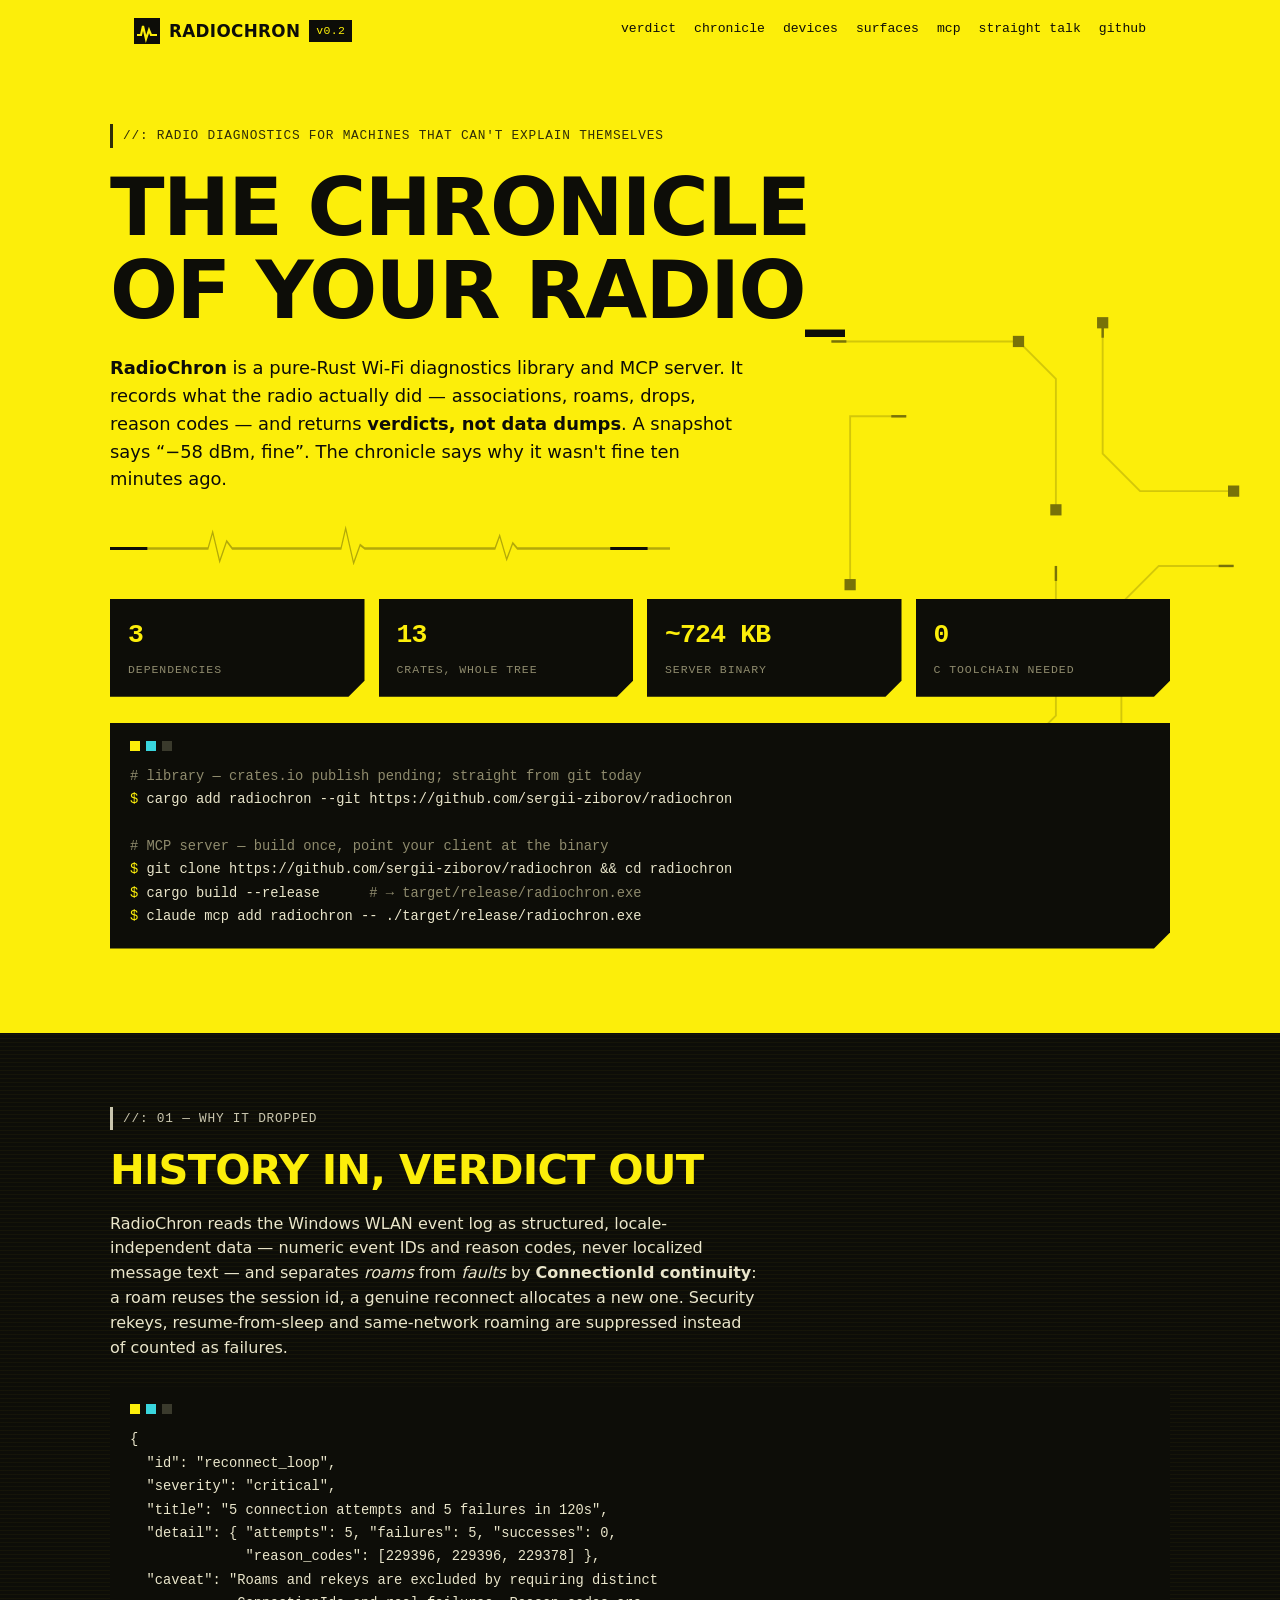
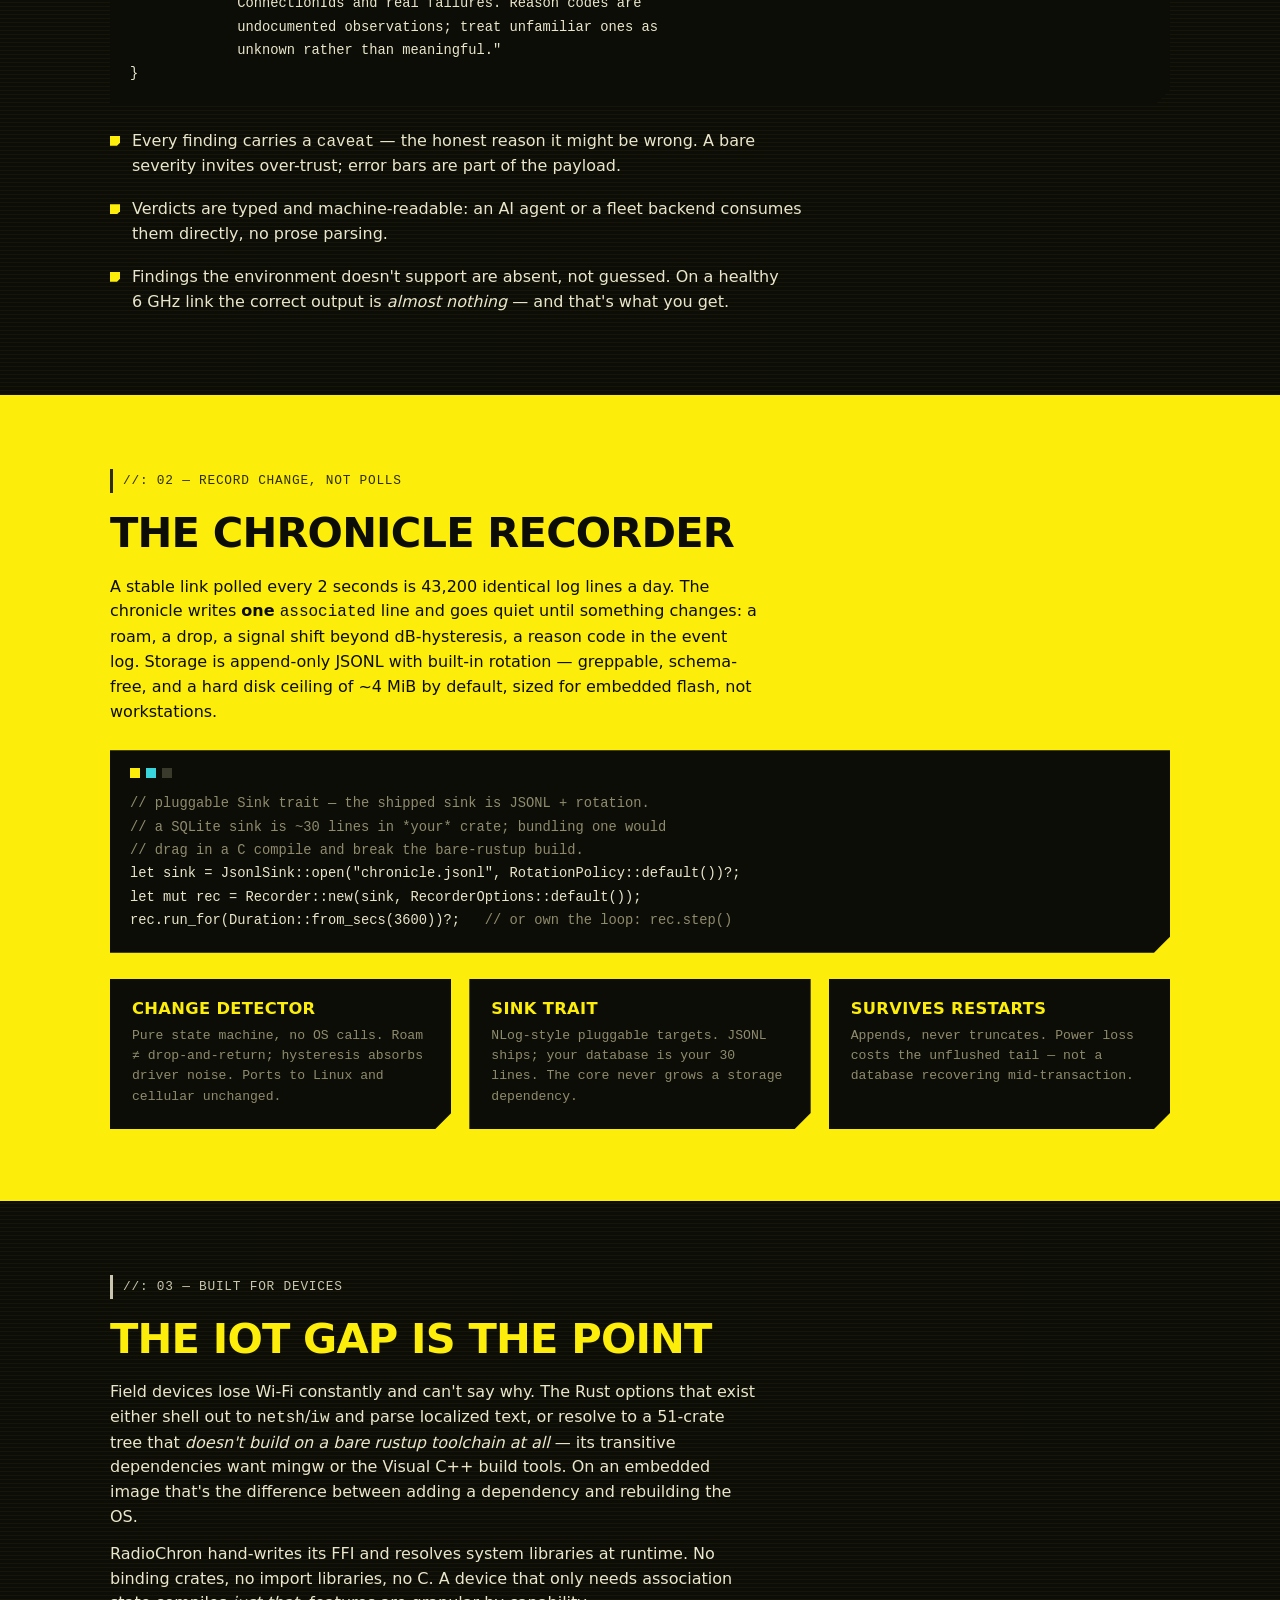
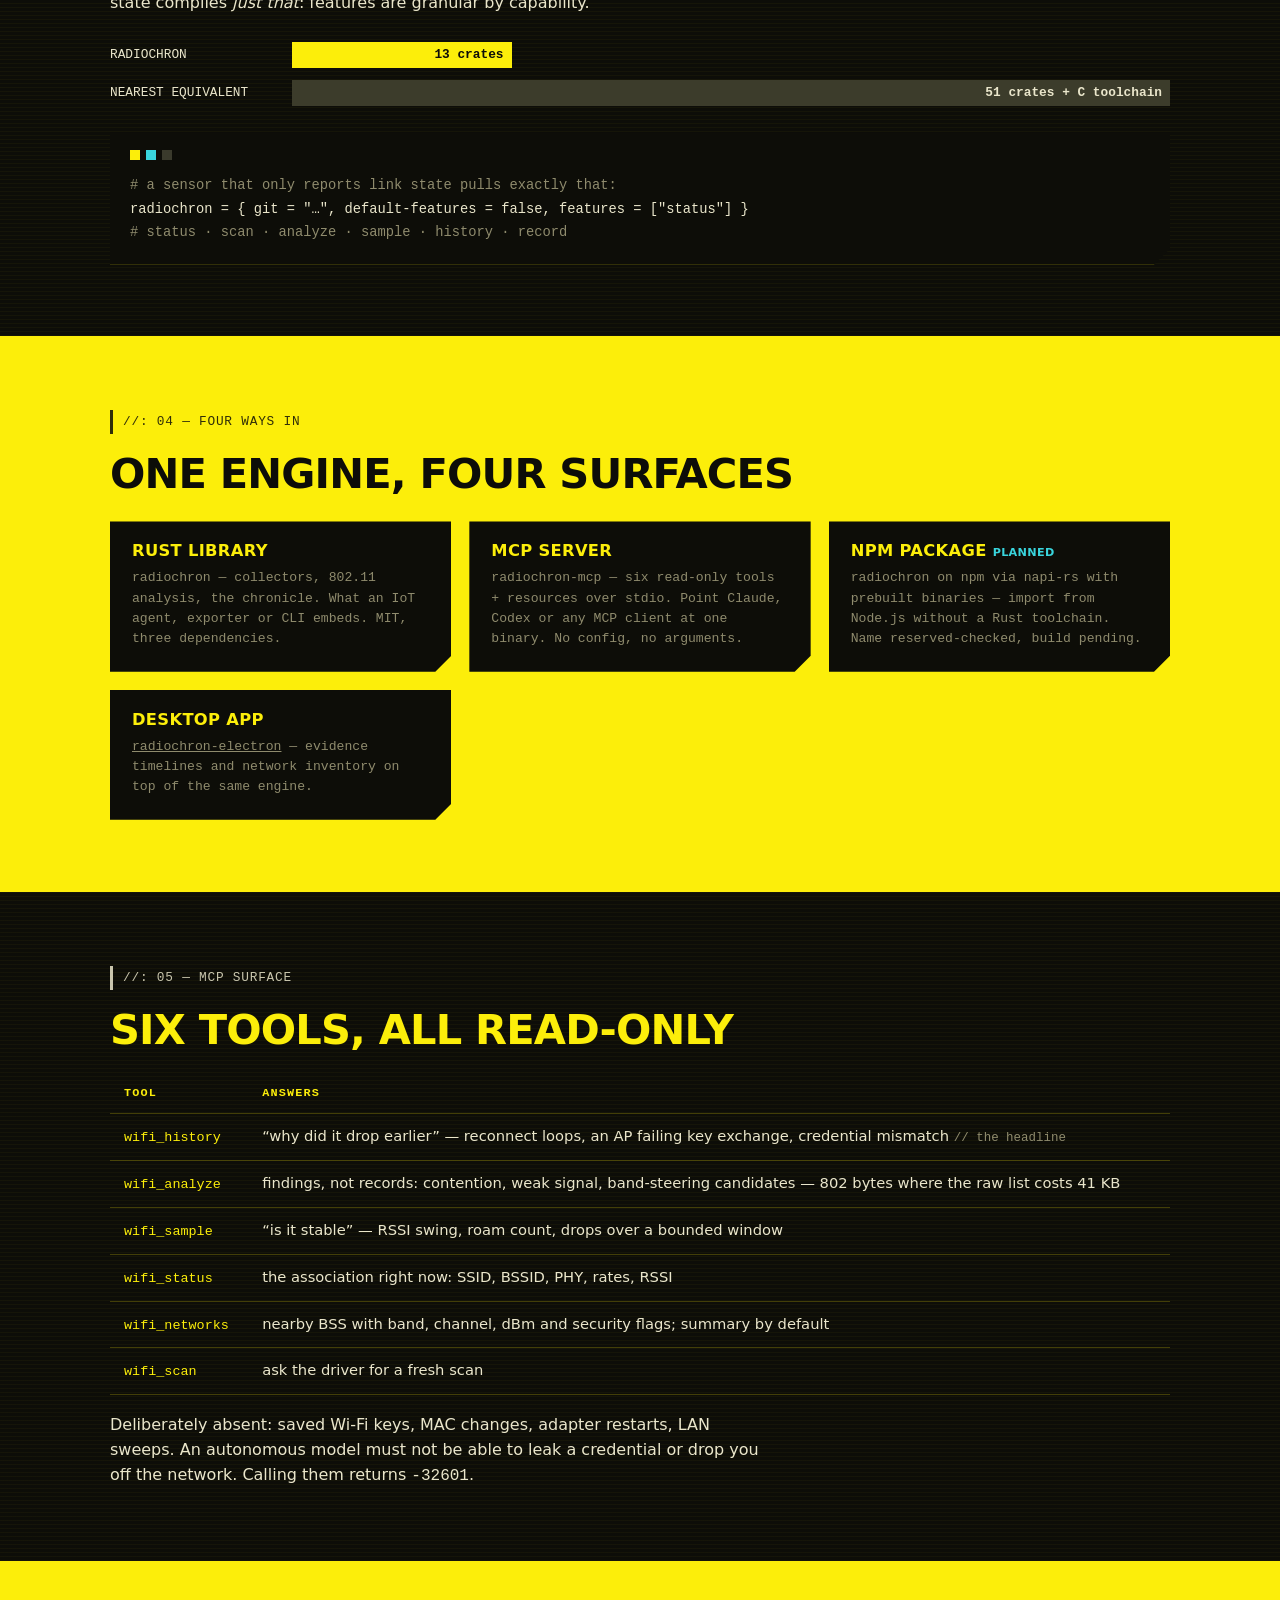
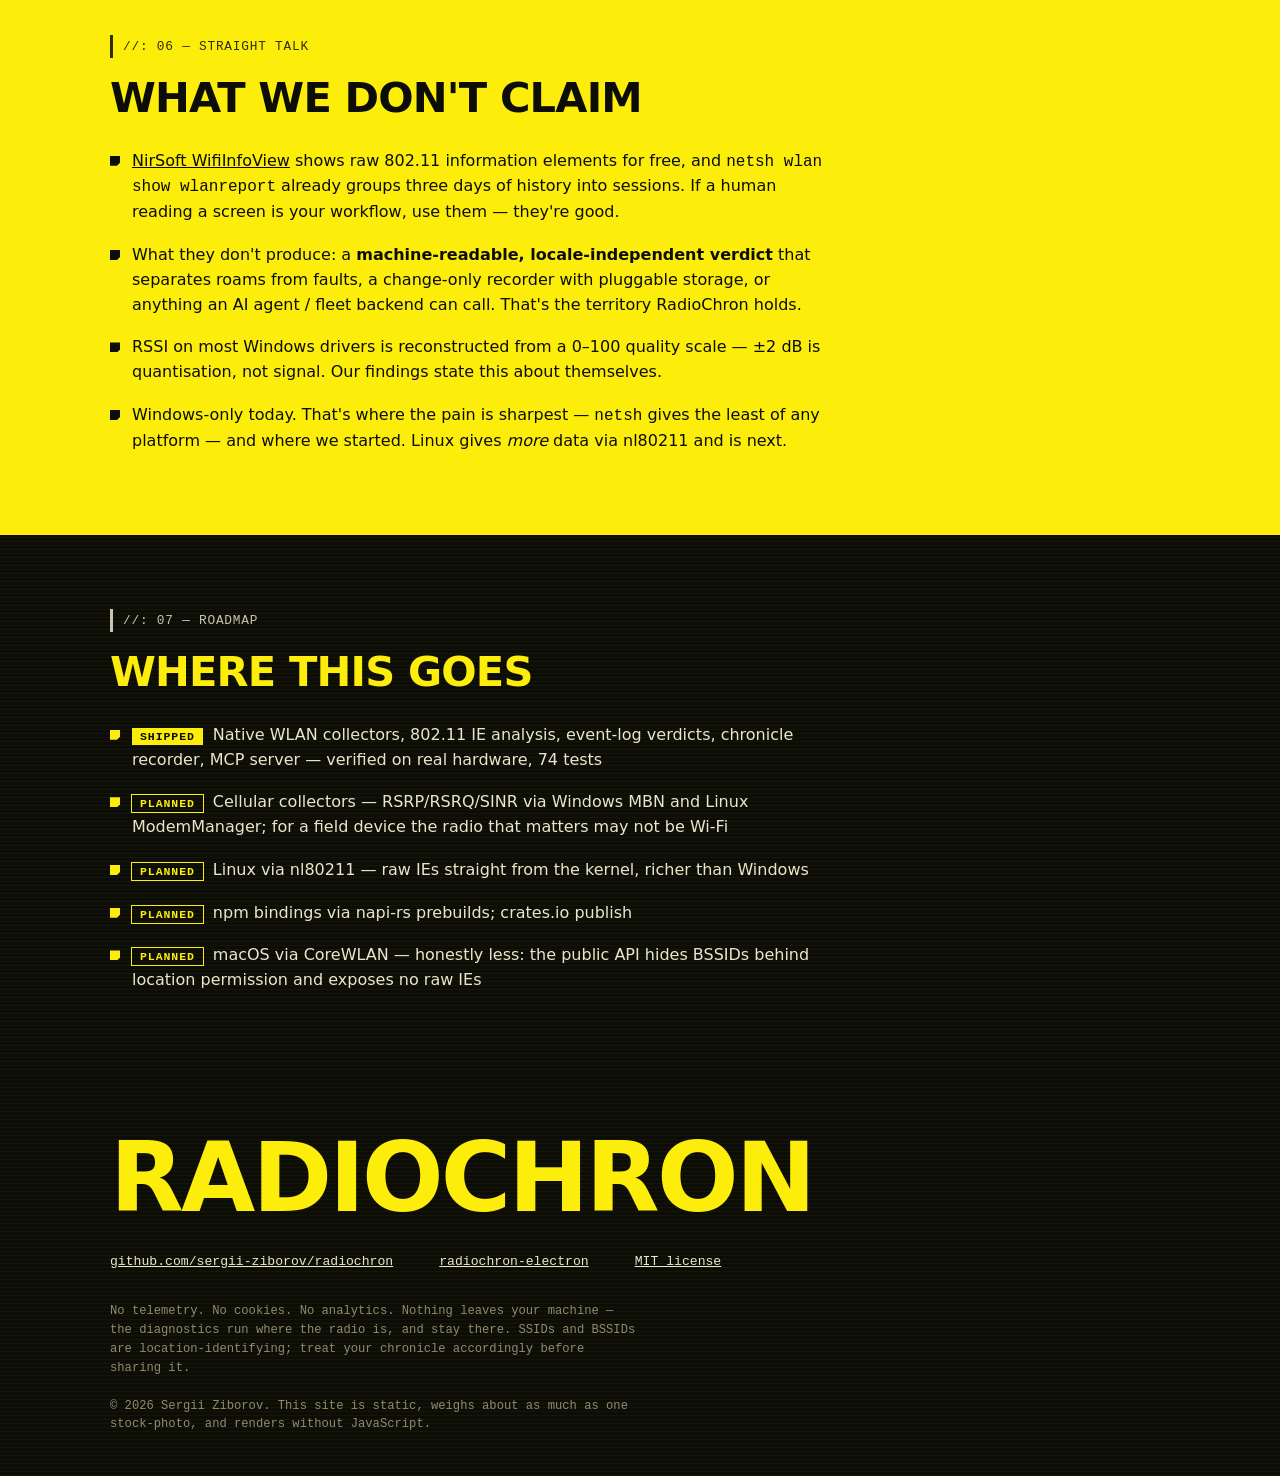
==== commit 97f4e2da: "Keep the pulse and the circuit in separate horizontal territory On wide viewports the full-width EKG" ====
--- a/index.html
+++ b/index.html
@@ -107,6 +107,10 @@
 @keyframes trace{to{stroke-dashoffset:-400}}
 @keyframes node{50%{opacity:.3}}
 .pulse{display:block;width:100%;height:44px;margin-top:28px}
+/* When the circuit ornament is visible, the pulse keeps to the text column so
+   the two animations never share horizontal territory. 560px ends well before
+   the circuit's left edge at every viewport ≥1120px. */
+@media (min-width:1120px){.pulse{max-width:560px}}
 .pulse .base{opacity:.3}
 .pulse .sig{stroke-dasharray:80 1120;animation:trace2 4.6s linear infinite}
 @keyframes trace2{to{stroke-dashoffset:-1200}}
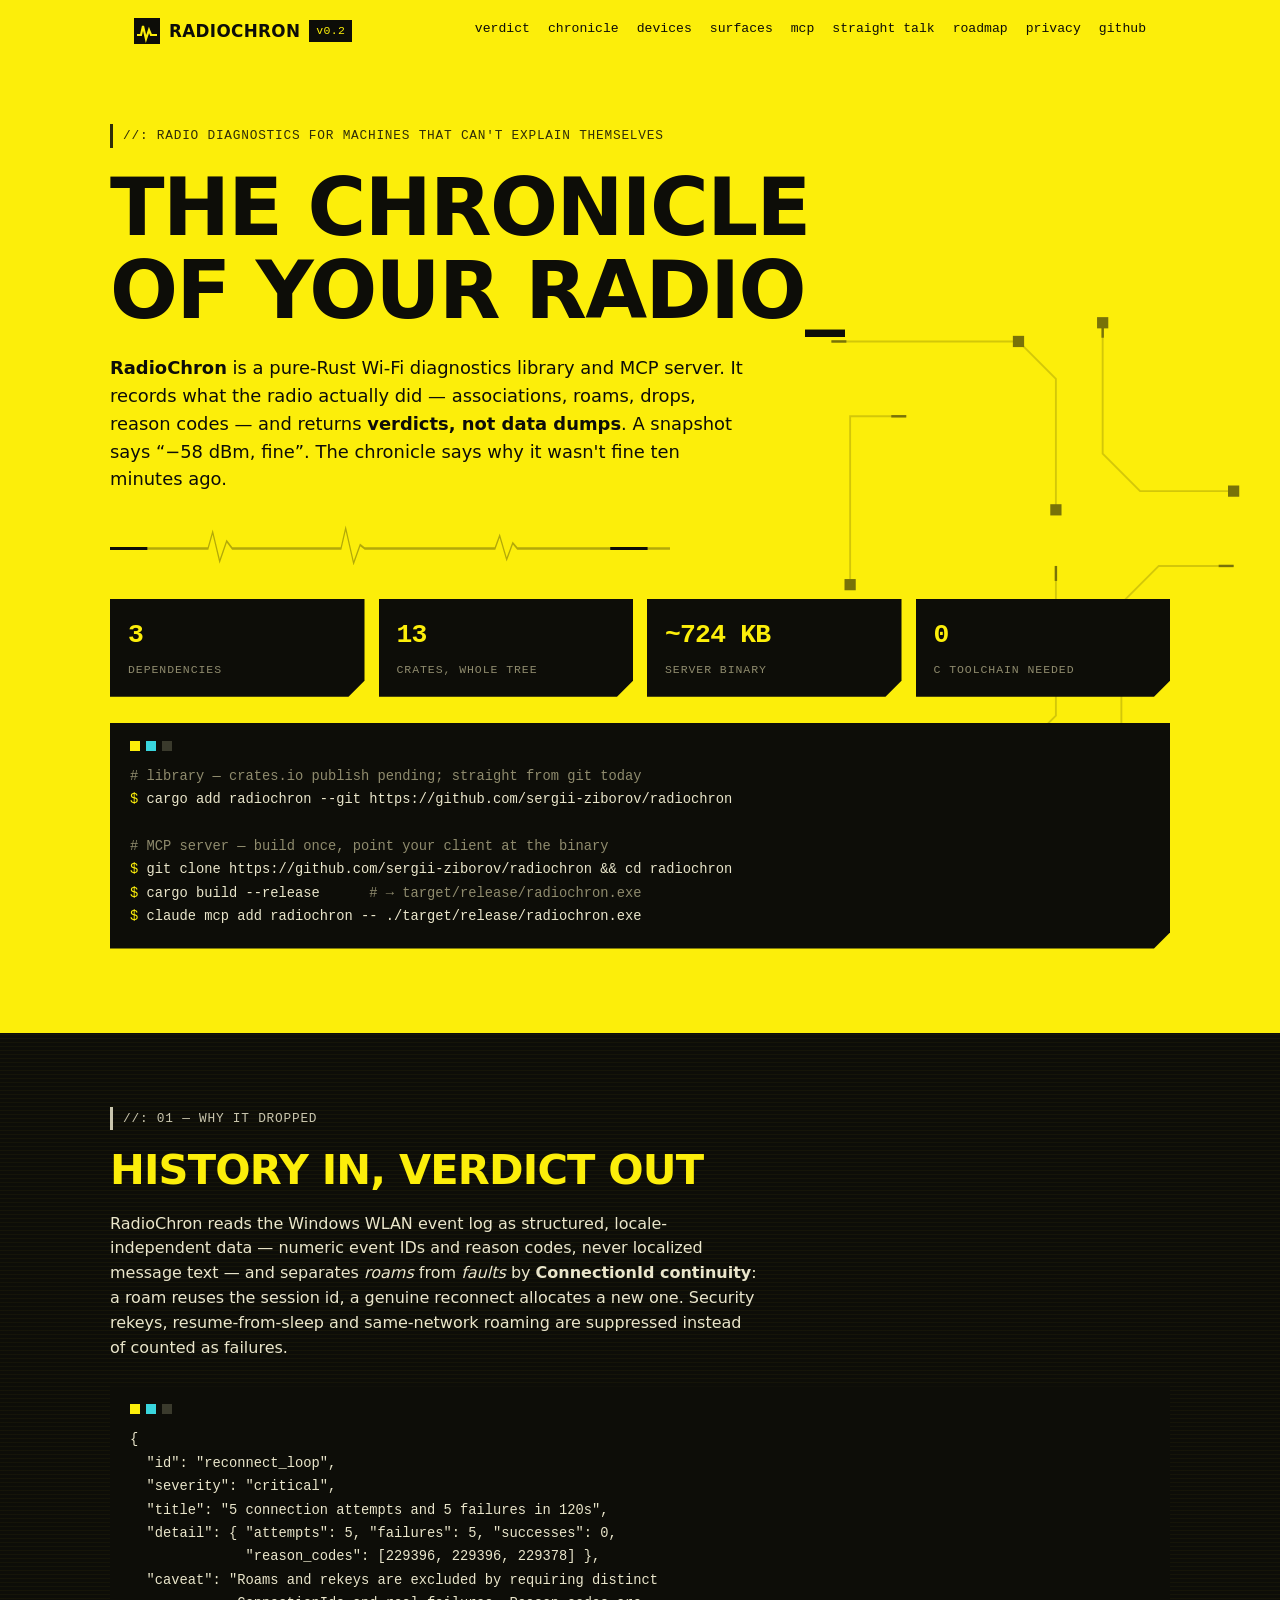
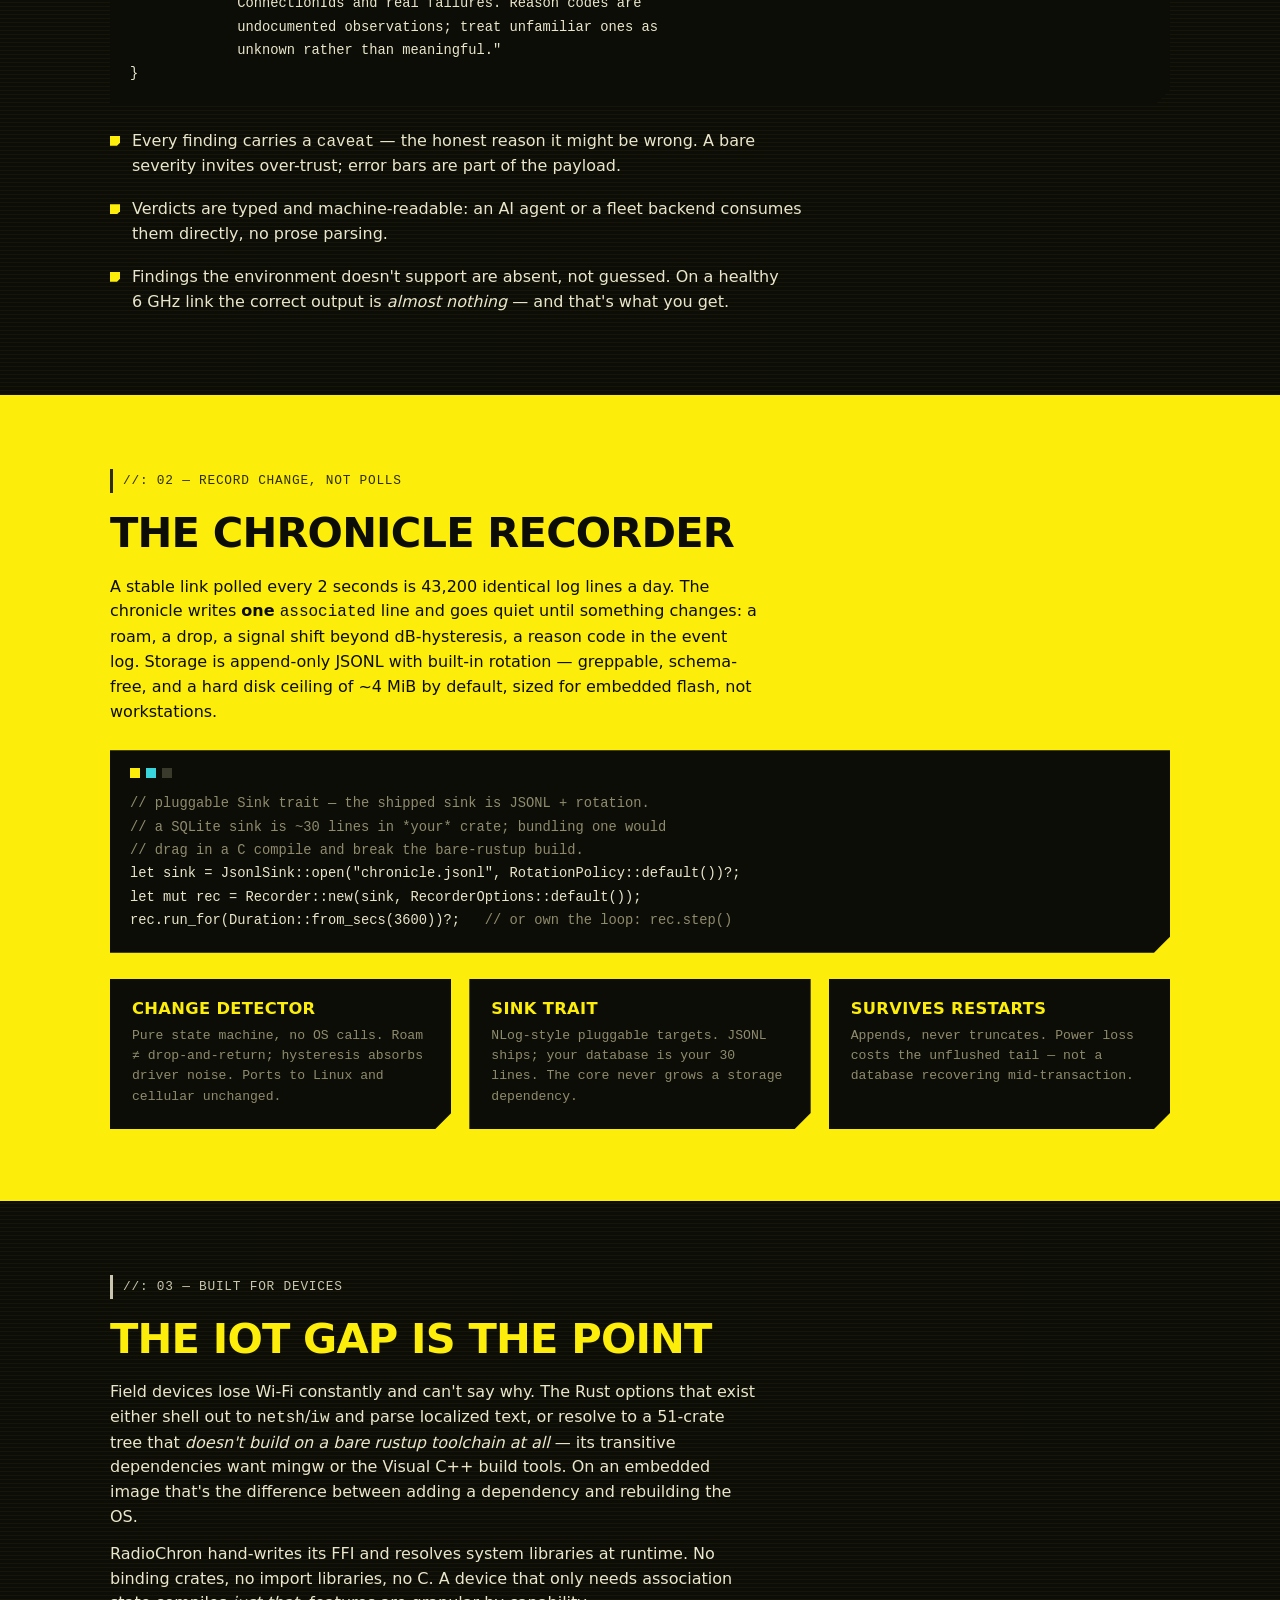
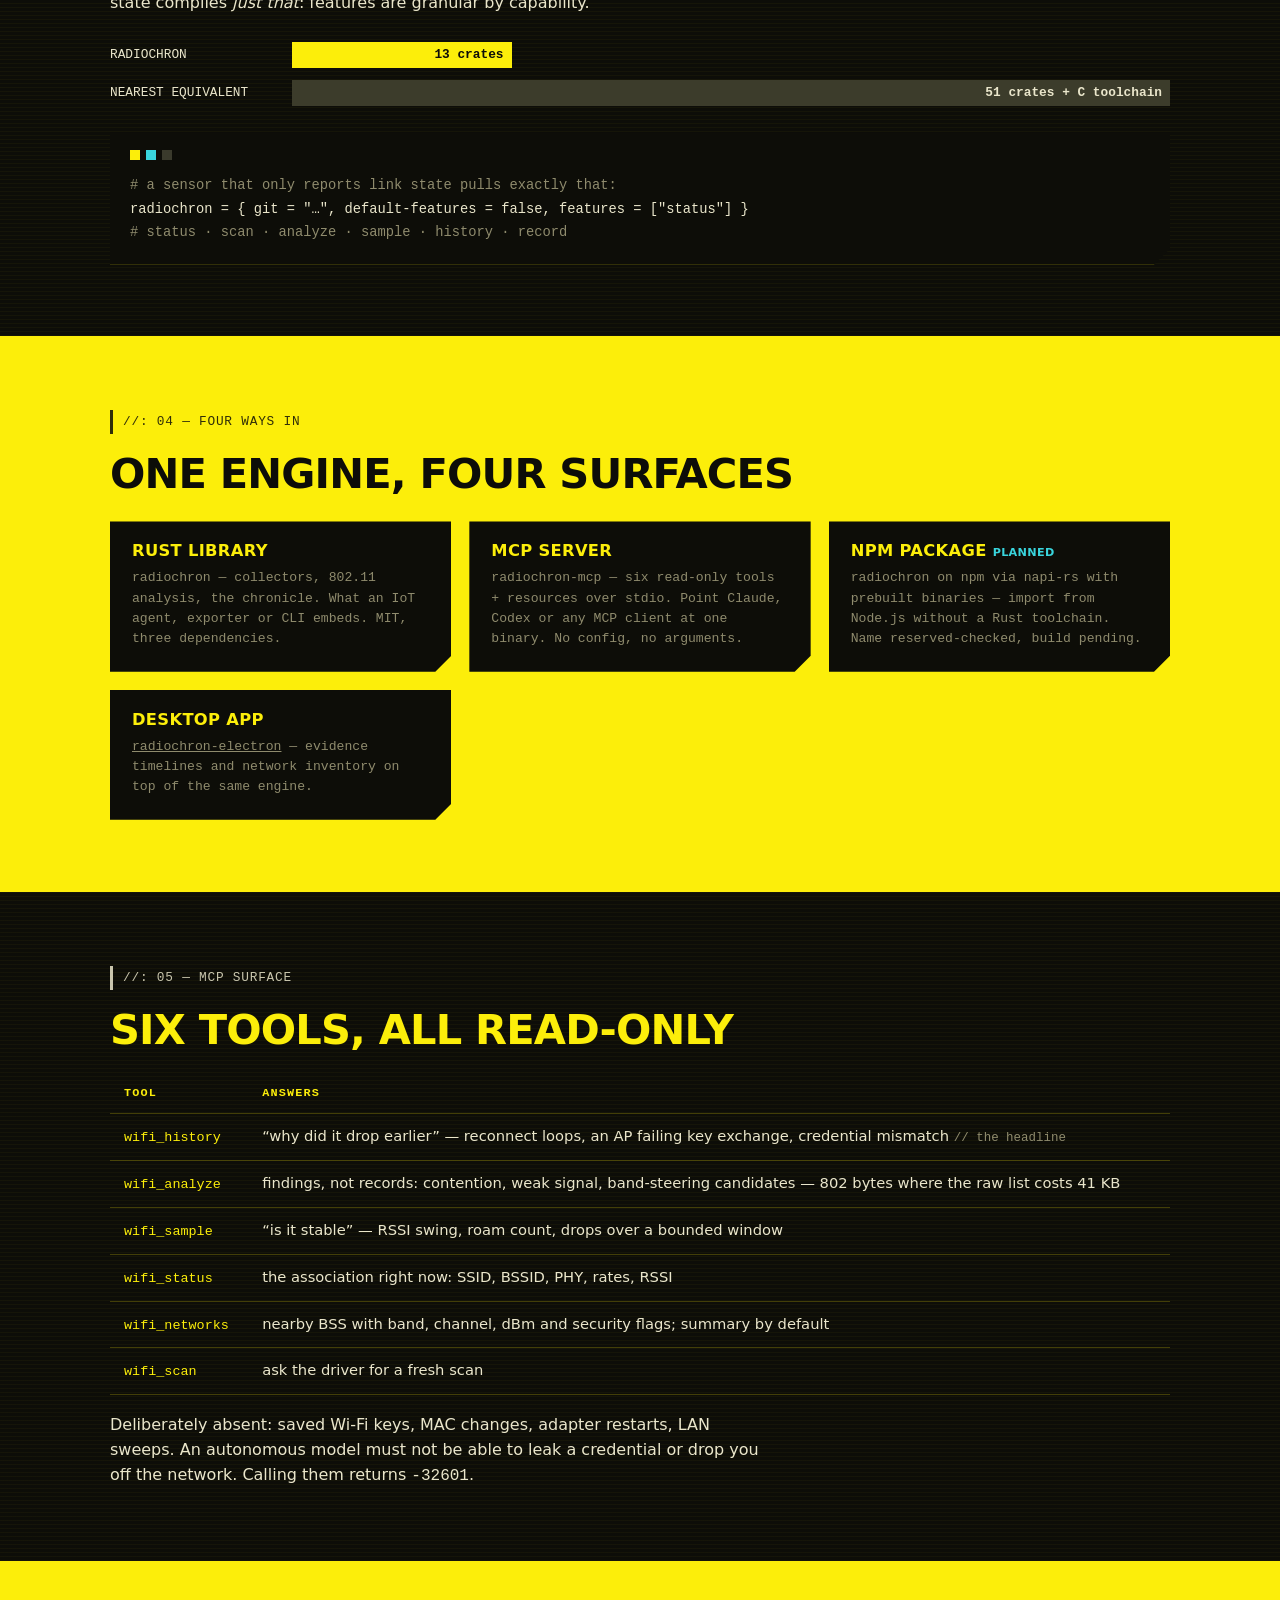
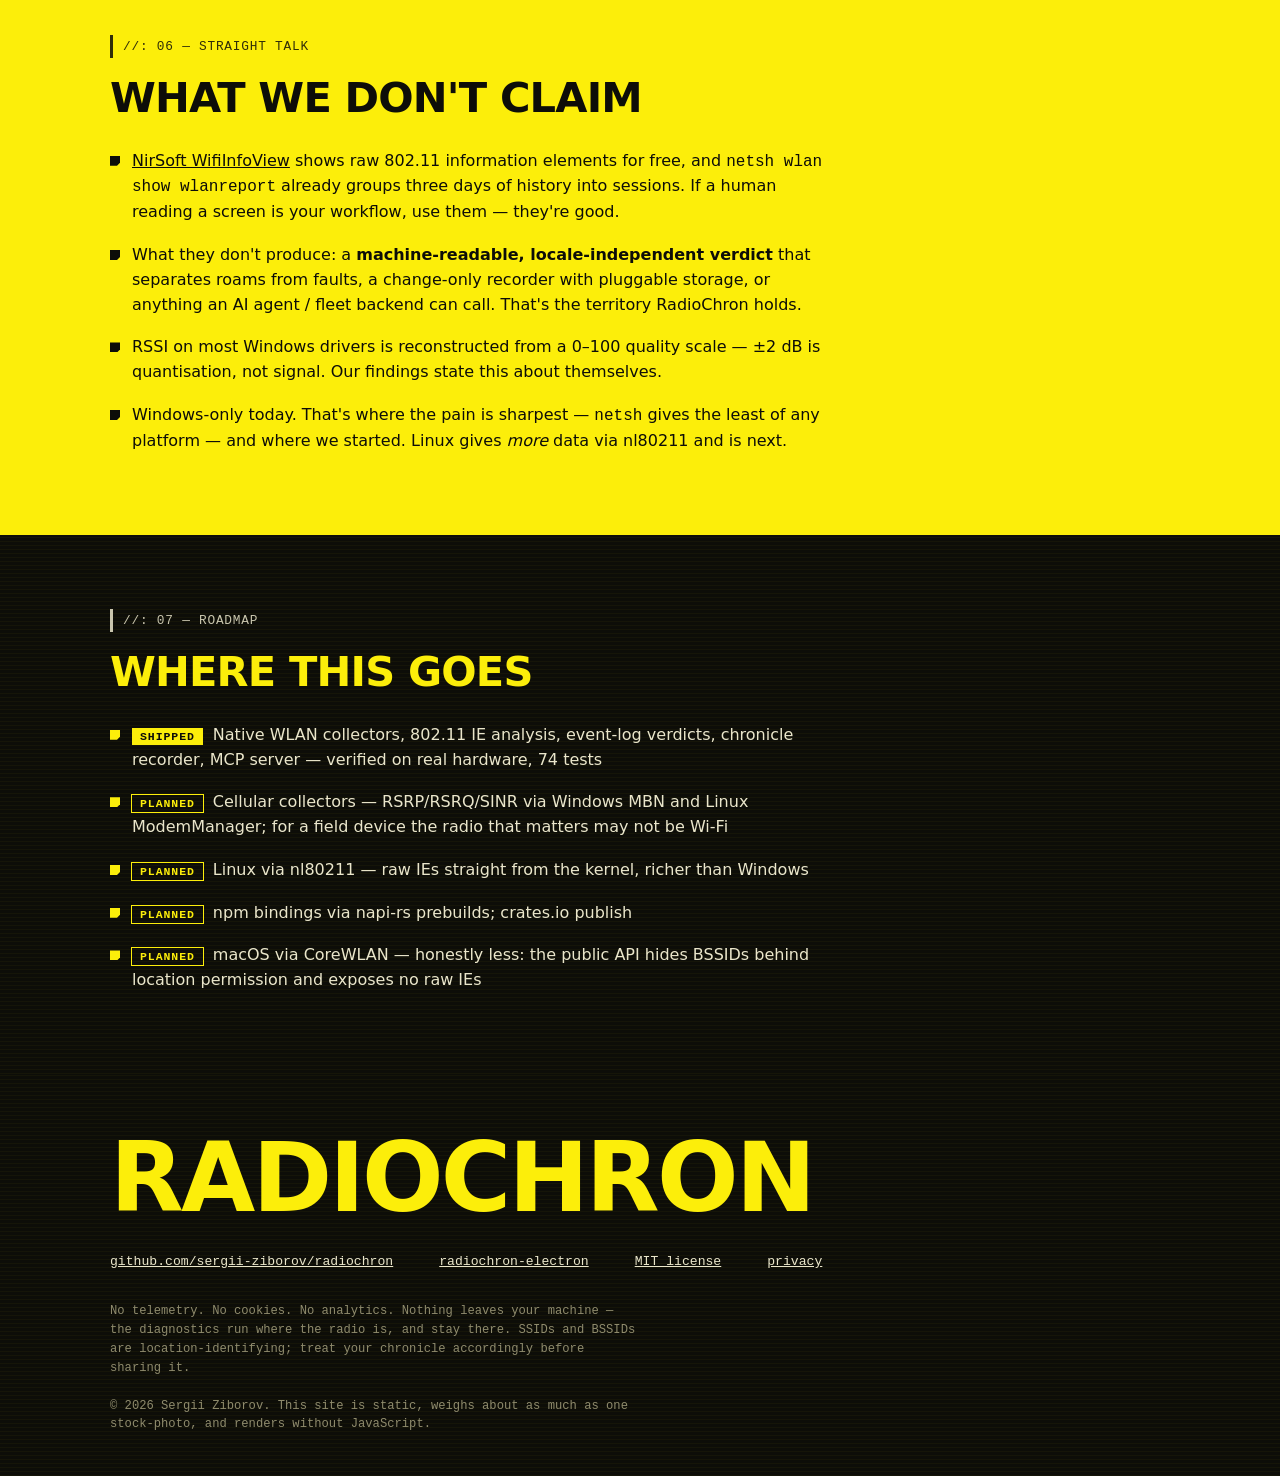
==== commit 9dfe8367: "Complete the top navigation: roadmap anchor, privacy and license pages The nav advertised sections i" ====
--- a/index.html
+++ b/index.html
@@ -162,6 +162,8 @@
     <a href="#surfaces">surfaces</a>
     <a href="#tools">mcp</a>
     <a href="#straight">straight&nbsp;talk</a>
+    <a href="#roadmap">roadmap</a>
+    <a href="/privacy">privacy</a>
     <a href="https://github.com/sergii-ziborov/radiochron">github</a>
   </nav>
 </header>
@@ -368,7 +370,7 @@
   </div>
 </section>
 
-<section class="band k">
+<section class="band k" id="roadmap">
   <div class="wrap">
     <div class="tag">//: 07 — ROADMAP</div>
     <h2>Where this goes</h2>
@@ -388,7 +390,8 @@
     <div class="cols">
       <a href="https://github.com/sergii-ziborov/radiochron">github.com/sergii-ziborov/radiochron</a>
       <a href="https://github.com/sergii-ziborov/radiochron-electron">radiochron-electron</a>
-      <a href="https://github.com/sergii-ziborov/radiochron/blob/main/LICENSE">MIT license</a>
+      <a href="/license">MIT license</a>
+      <a href="/privacy">privacy</a>
     </div>
     <div class="note">No telemetry. No cookies. No analytics. Nothing leaves your machine — the
       diagnostics run where the radio is, and stay there. SSIDs and BSSIDs are location-identifying;
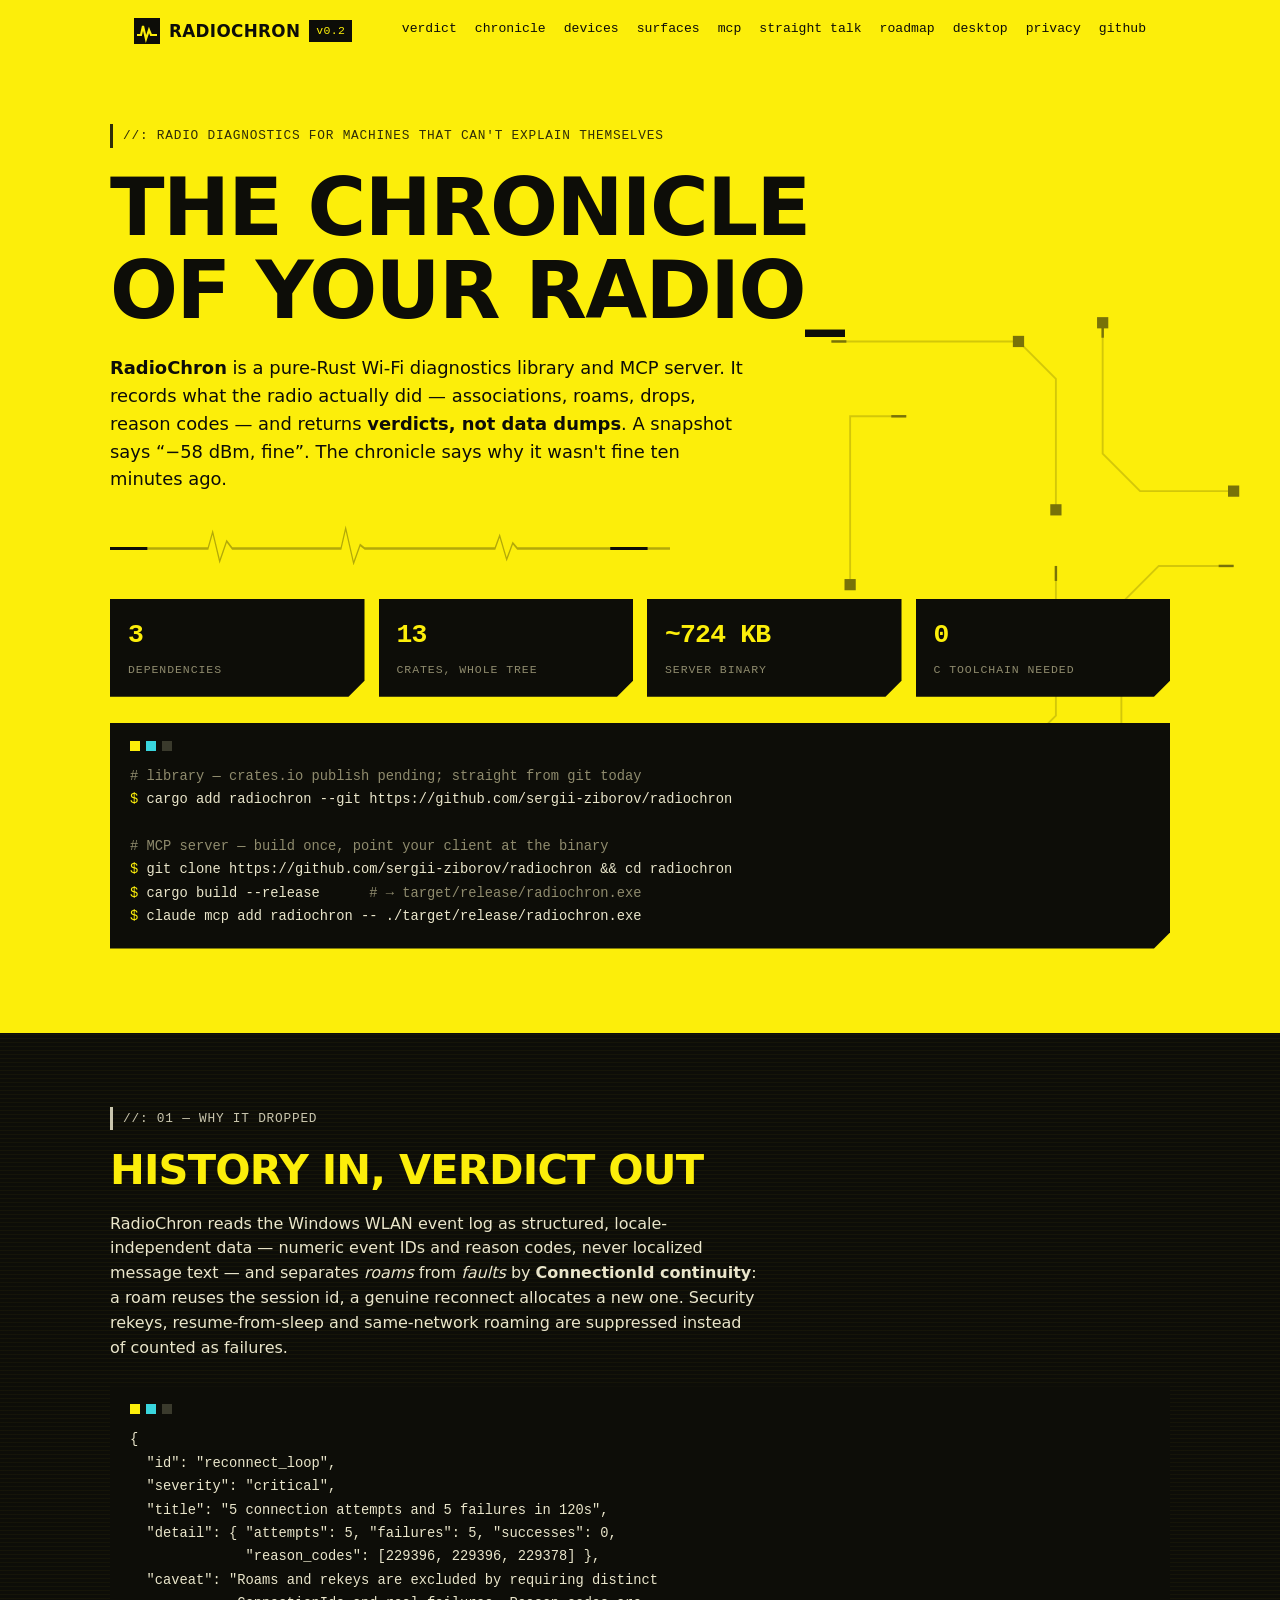
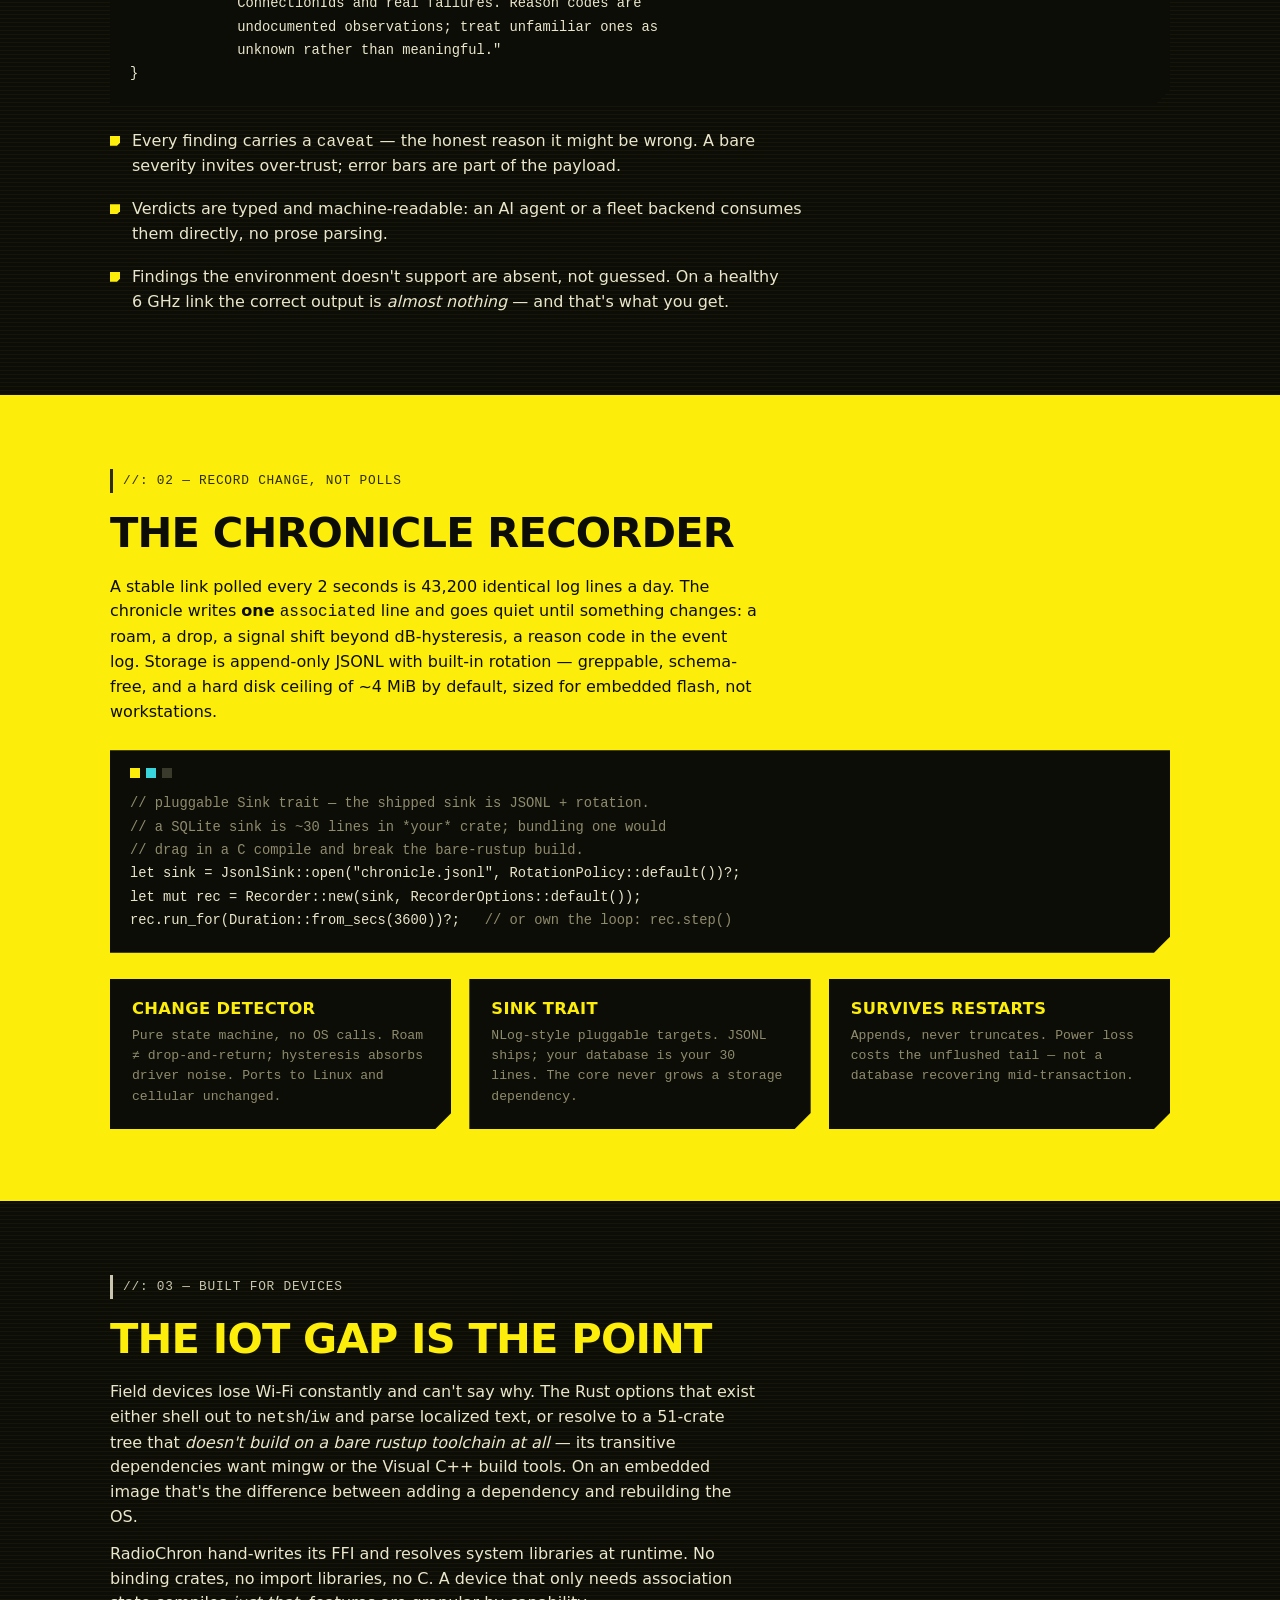
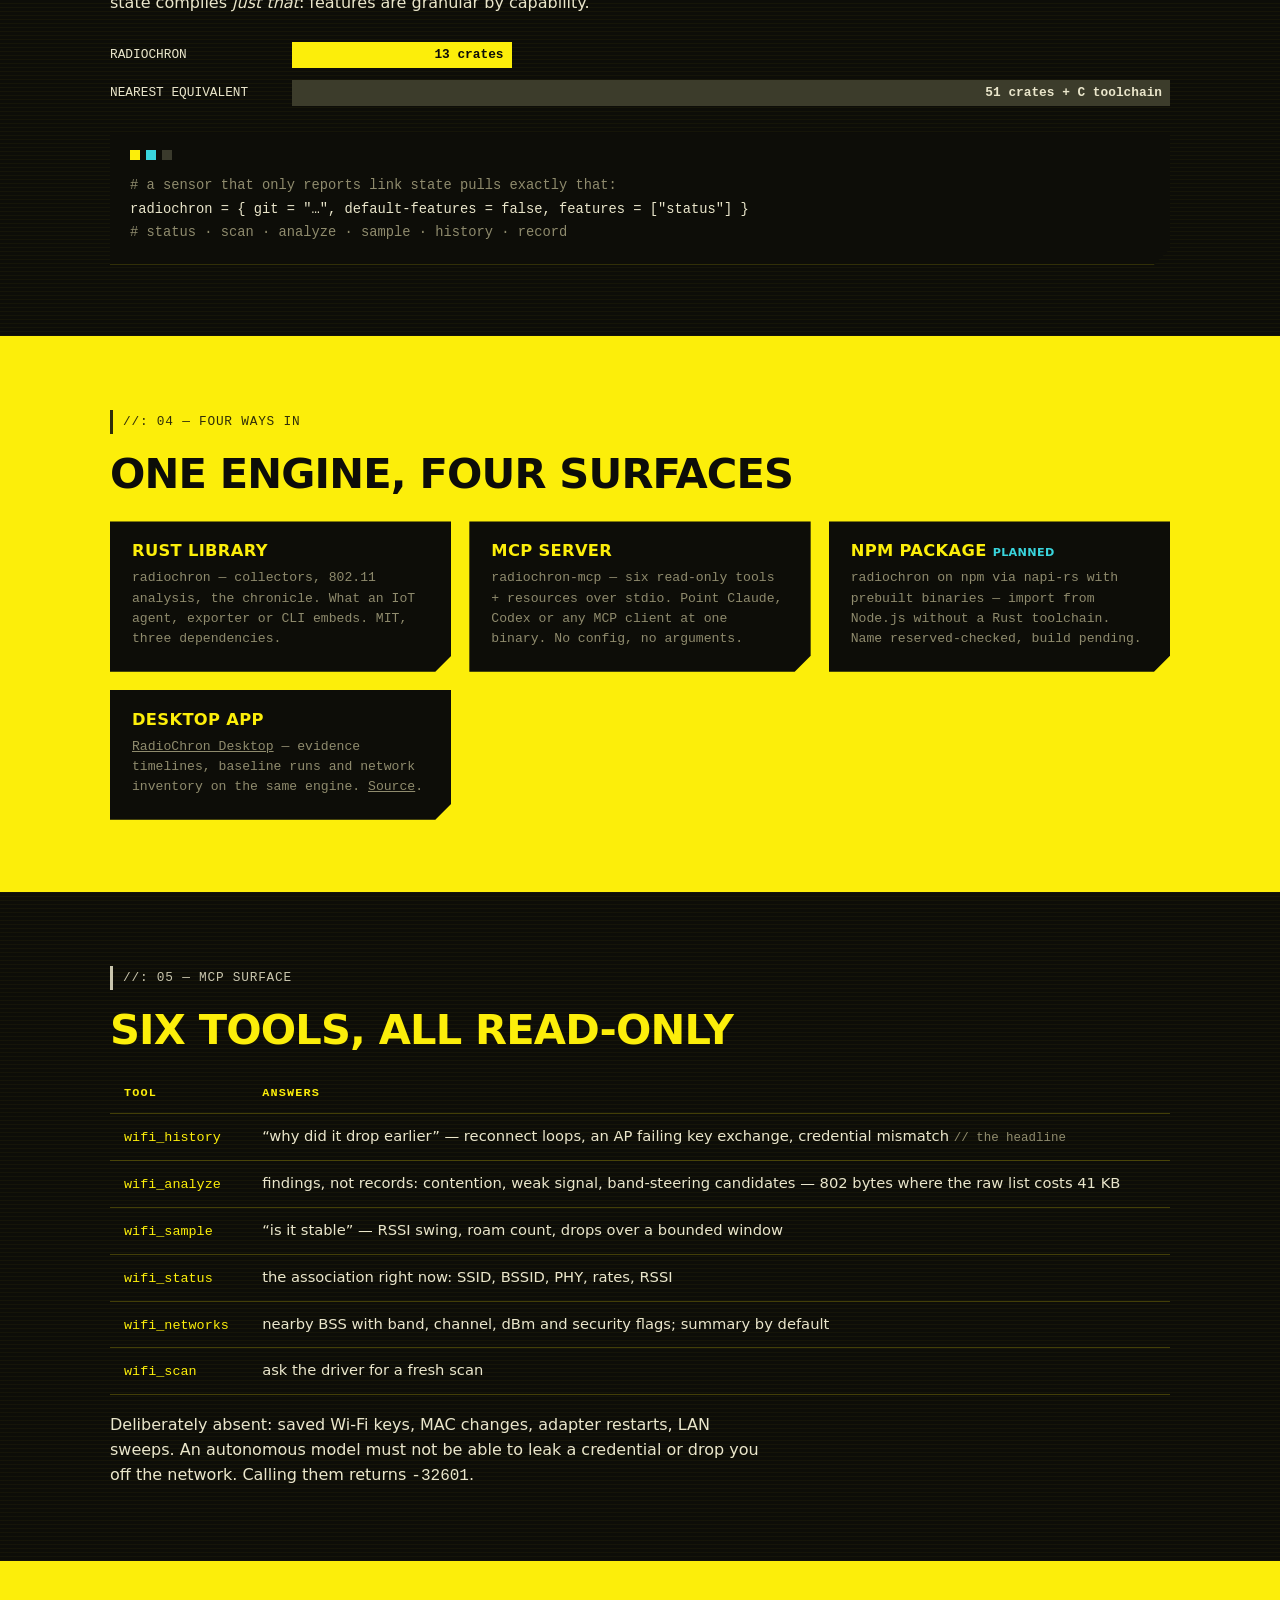
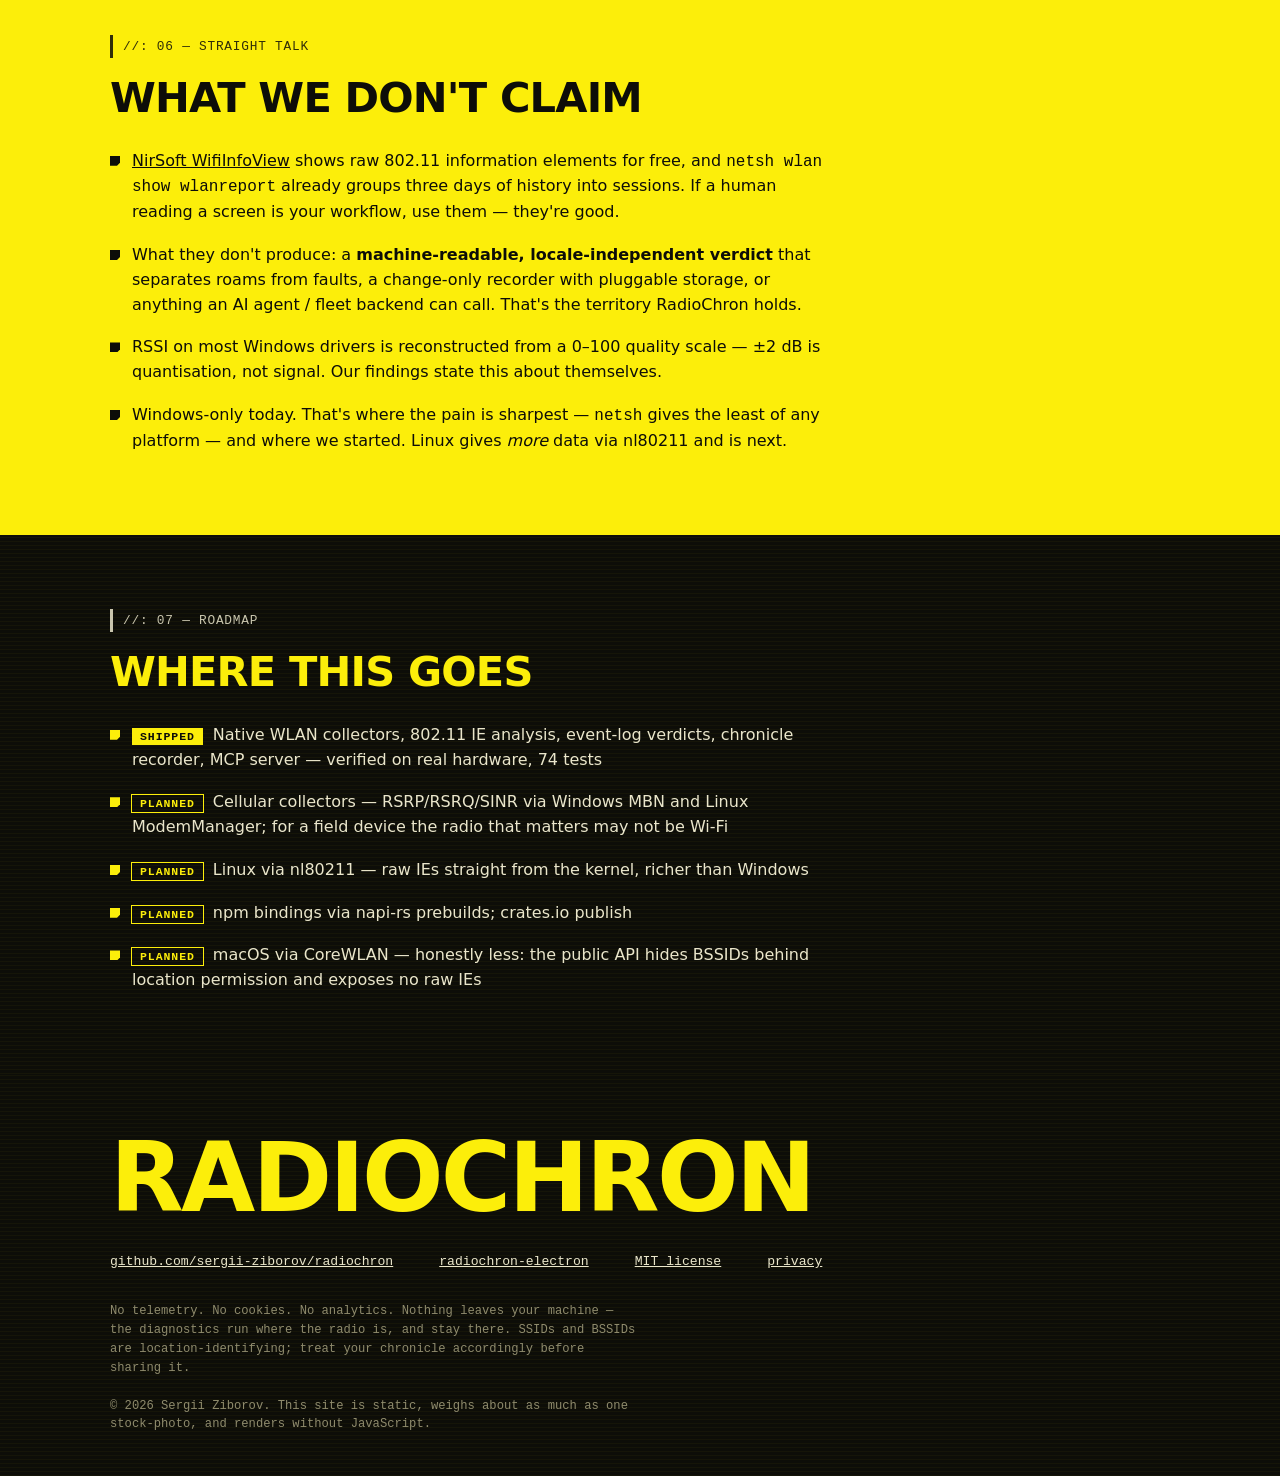
==== commit 43c9ff80: "Add the npm launcher package and the desktop page npm/: the one-line install. A ~350 KB tarball bund" ====
--- a/index.html
+++ b/index.html
@@ -163,6 +163,7 @@
     <a href="#tools">mcp</a>
     <a href="#straight">straight&nbsp;talk</a>
     <a href="#roadmap">roadmap</a>
+    <a href="/electron">desktop</a>
     <a href="/privacy">privacy</a>
     <a href="https://github.com/sergii-ziborov/radiochron">github</a>
   </nav>
@@ -324,8 +325,9 @@
         <div class="m"><code>radiochron</code> on npm via napi-rs with prebuilt binaries —
         import from Node.js without a Rust toolchain. Name reserved-checked, build pending.</div></div>
       <div class="card cut"><h3>Desktop app</h3>
-        <div class="m"><a href="https://github.com/sergii-ziborov/radiochron-electron">radiochron-electron</a> —
-        evidence timelines and network inventory on top of the same engine.</div></div>
+        <div class="m"><a href="/electron">RadioChron Desktop</a> —
+        evidence timelines, baseline runs and network inventory on the same engine.
+        <a href="https://github.com/sergii-ziborov/radiochron-electron">Source</a>.</div></div>
     </div>
   </div>
 </section>
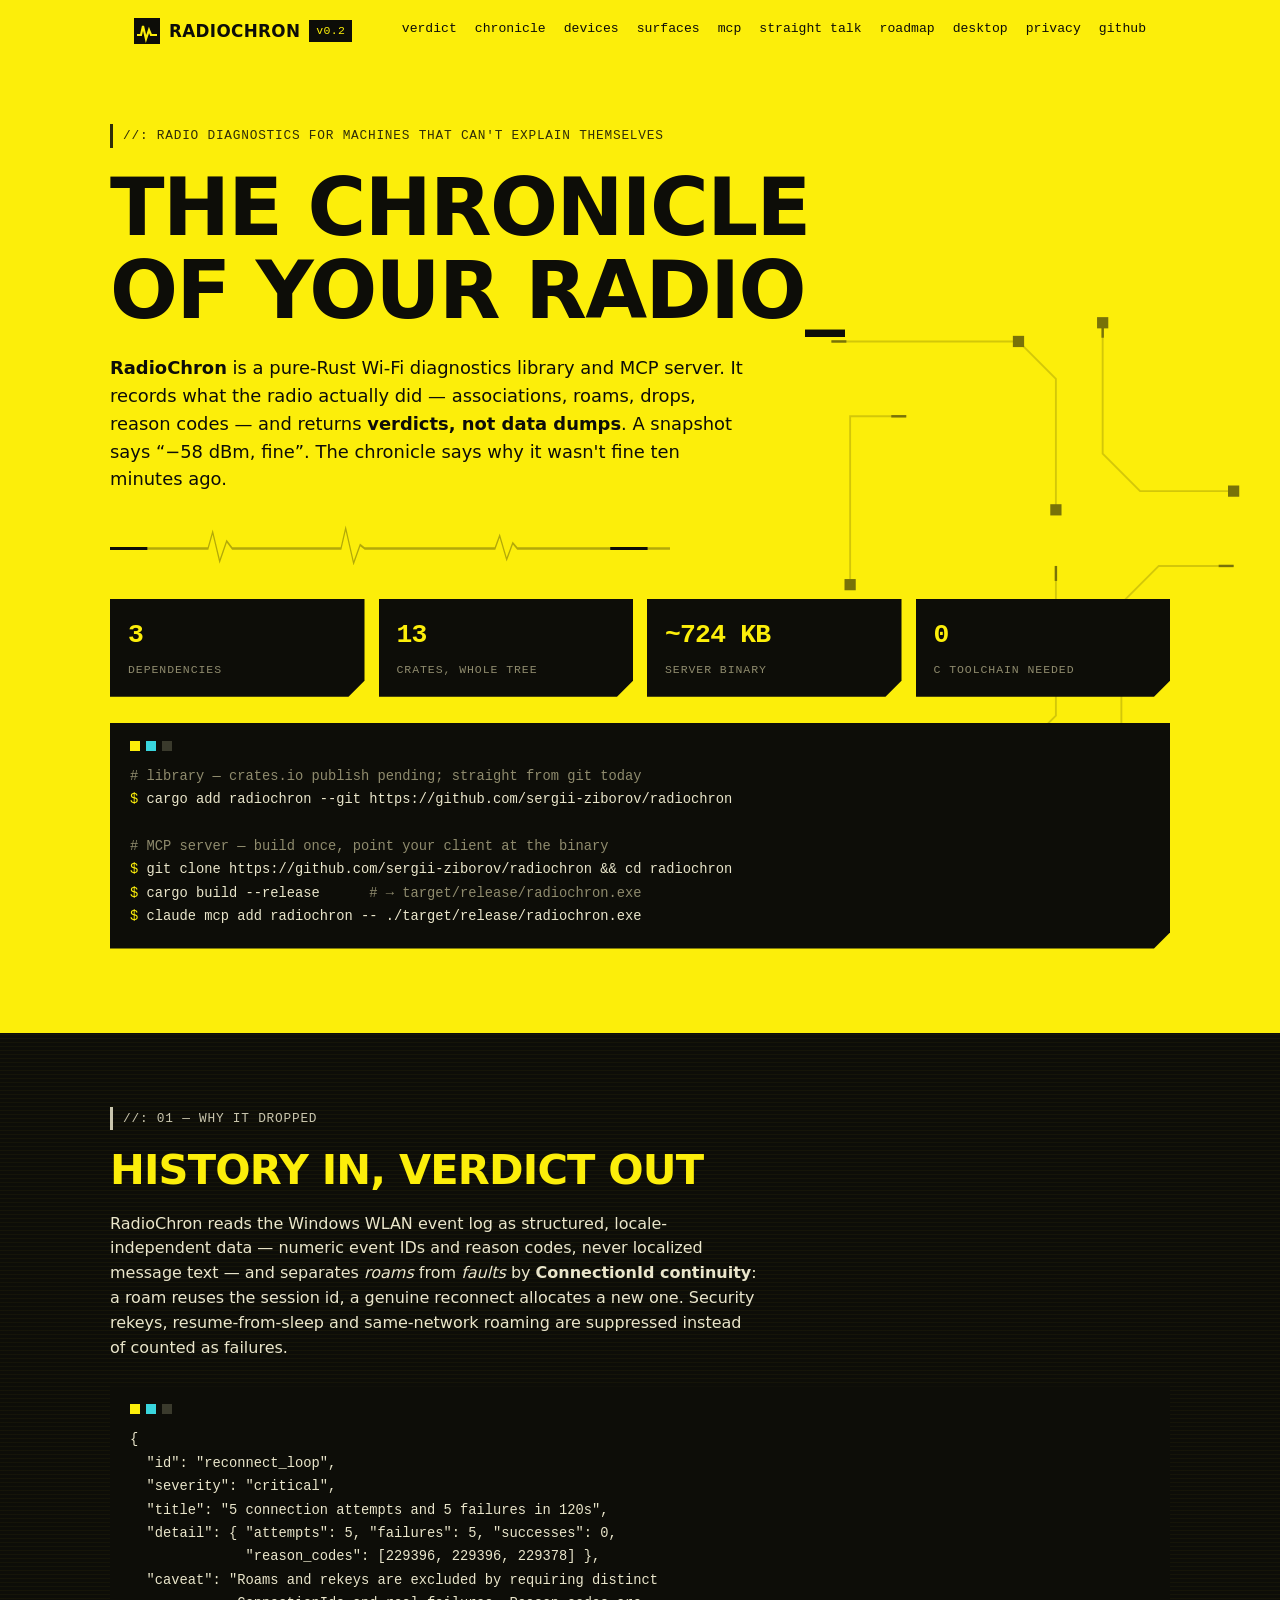
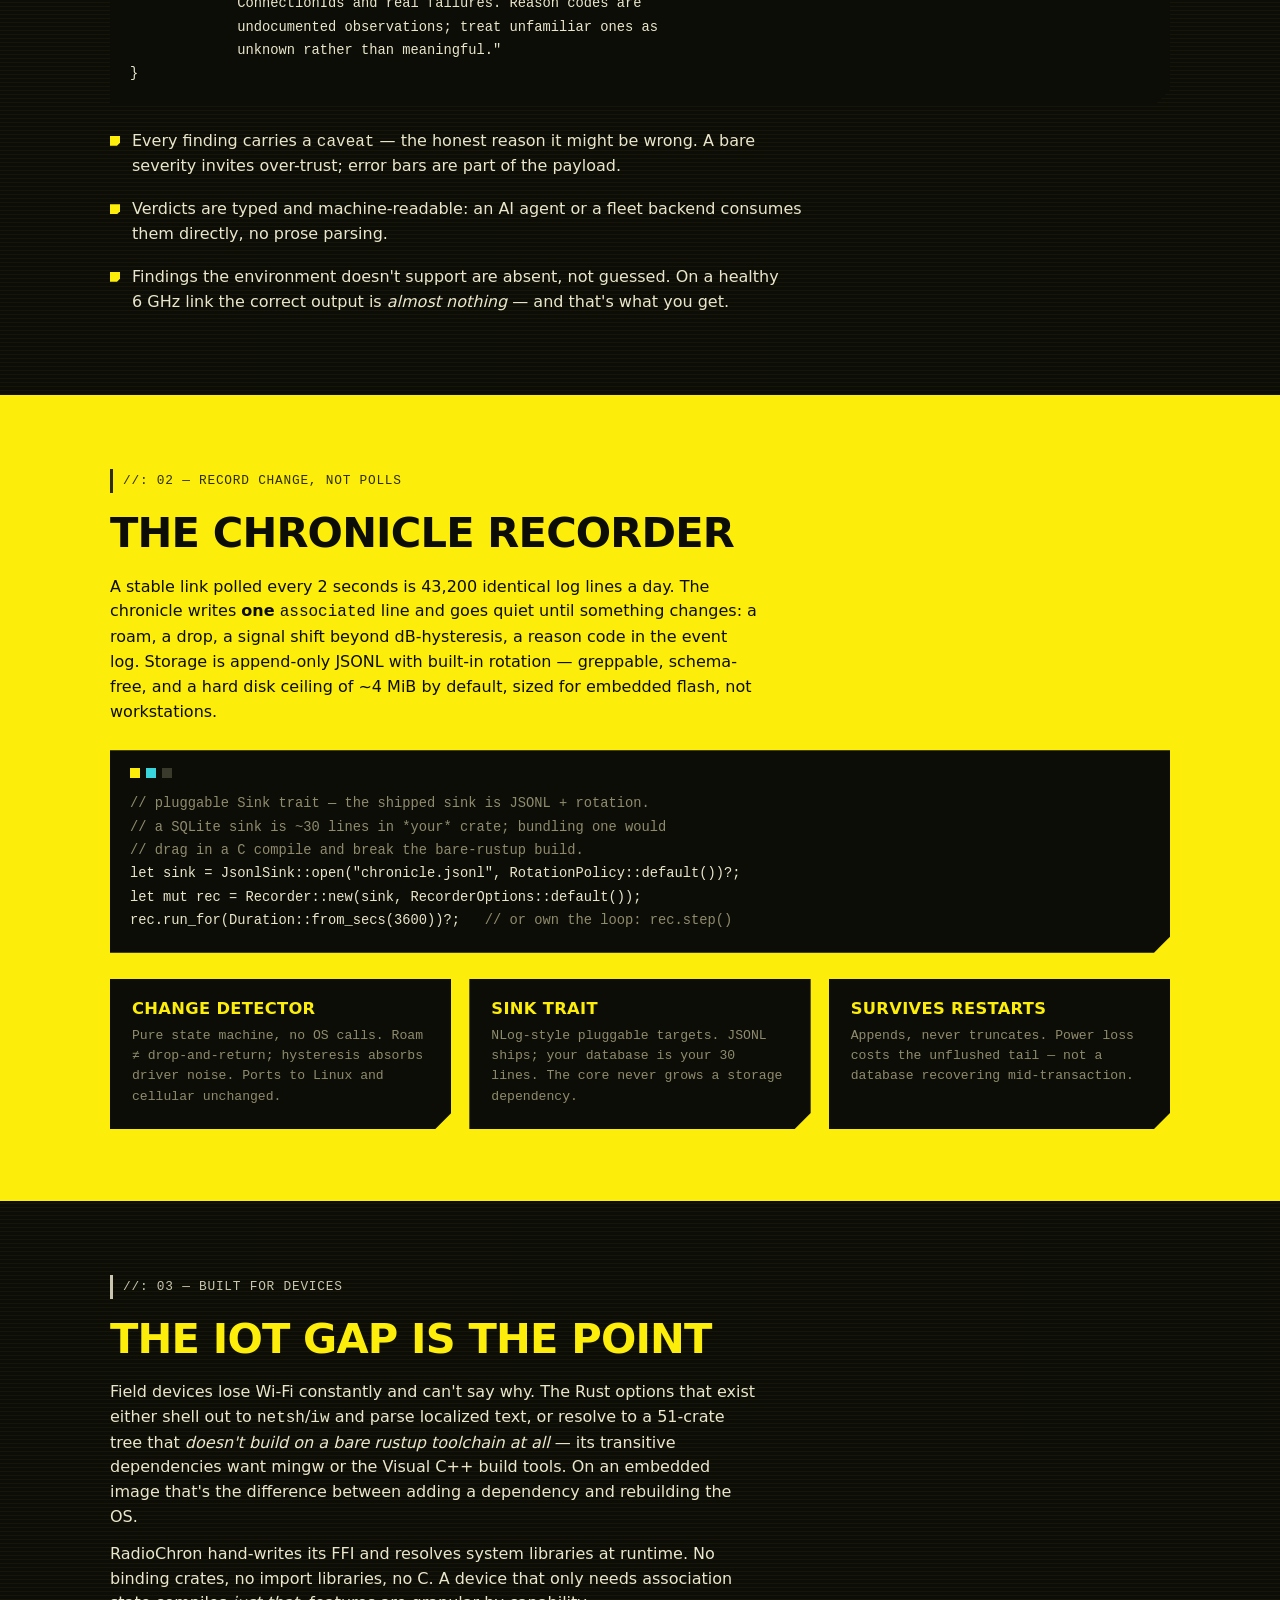
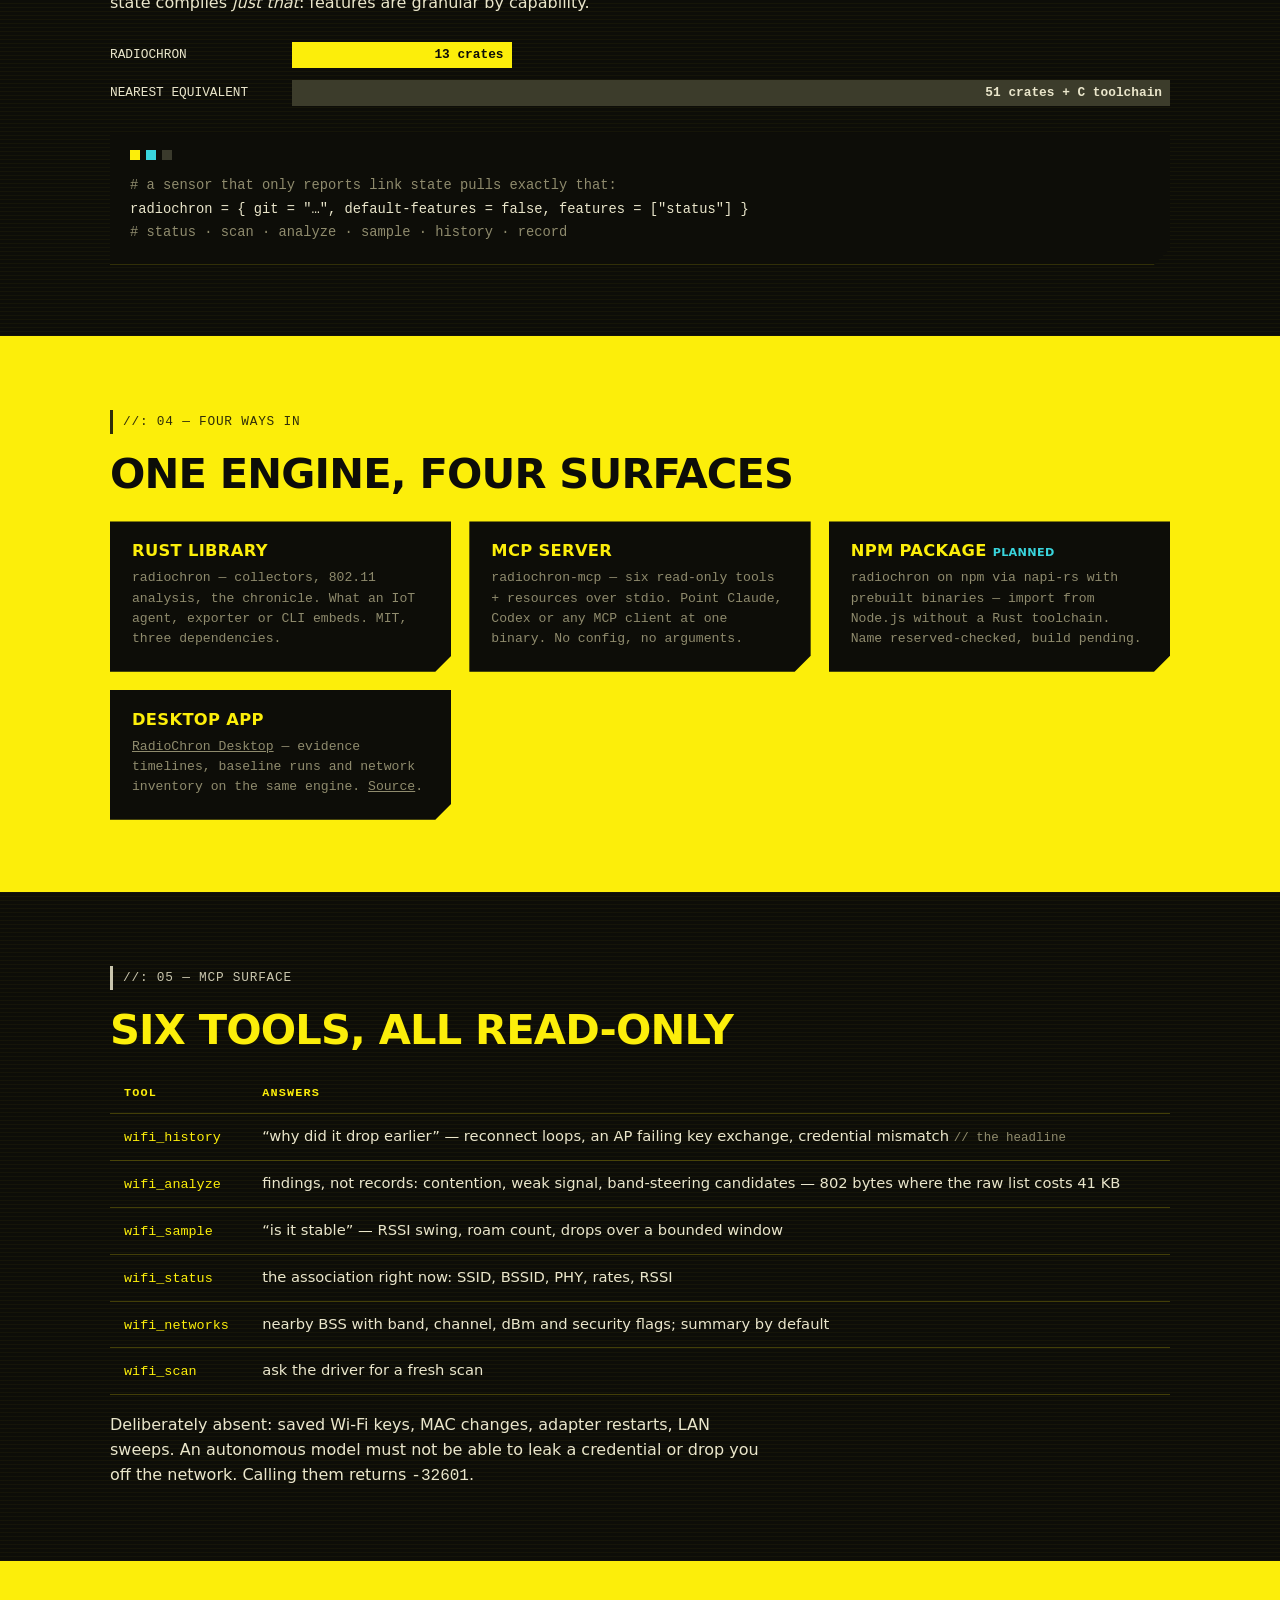
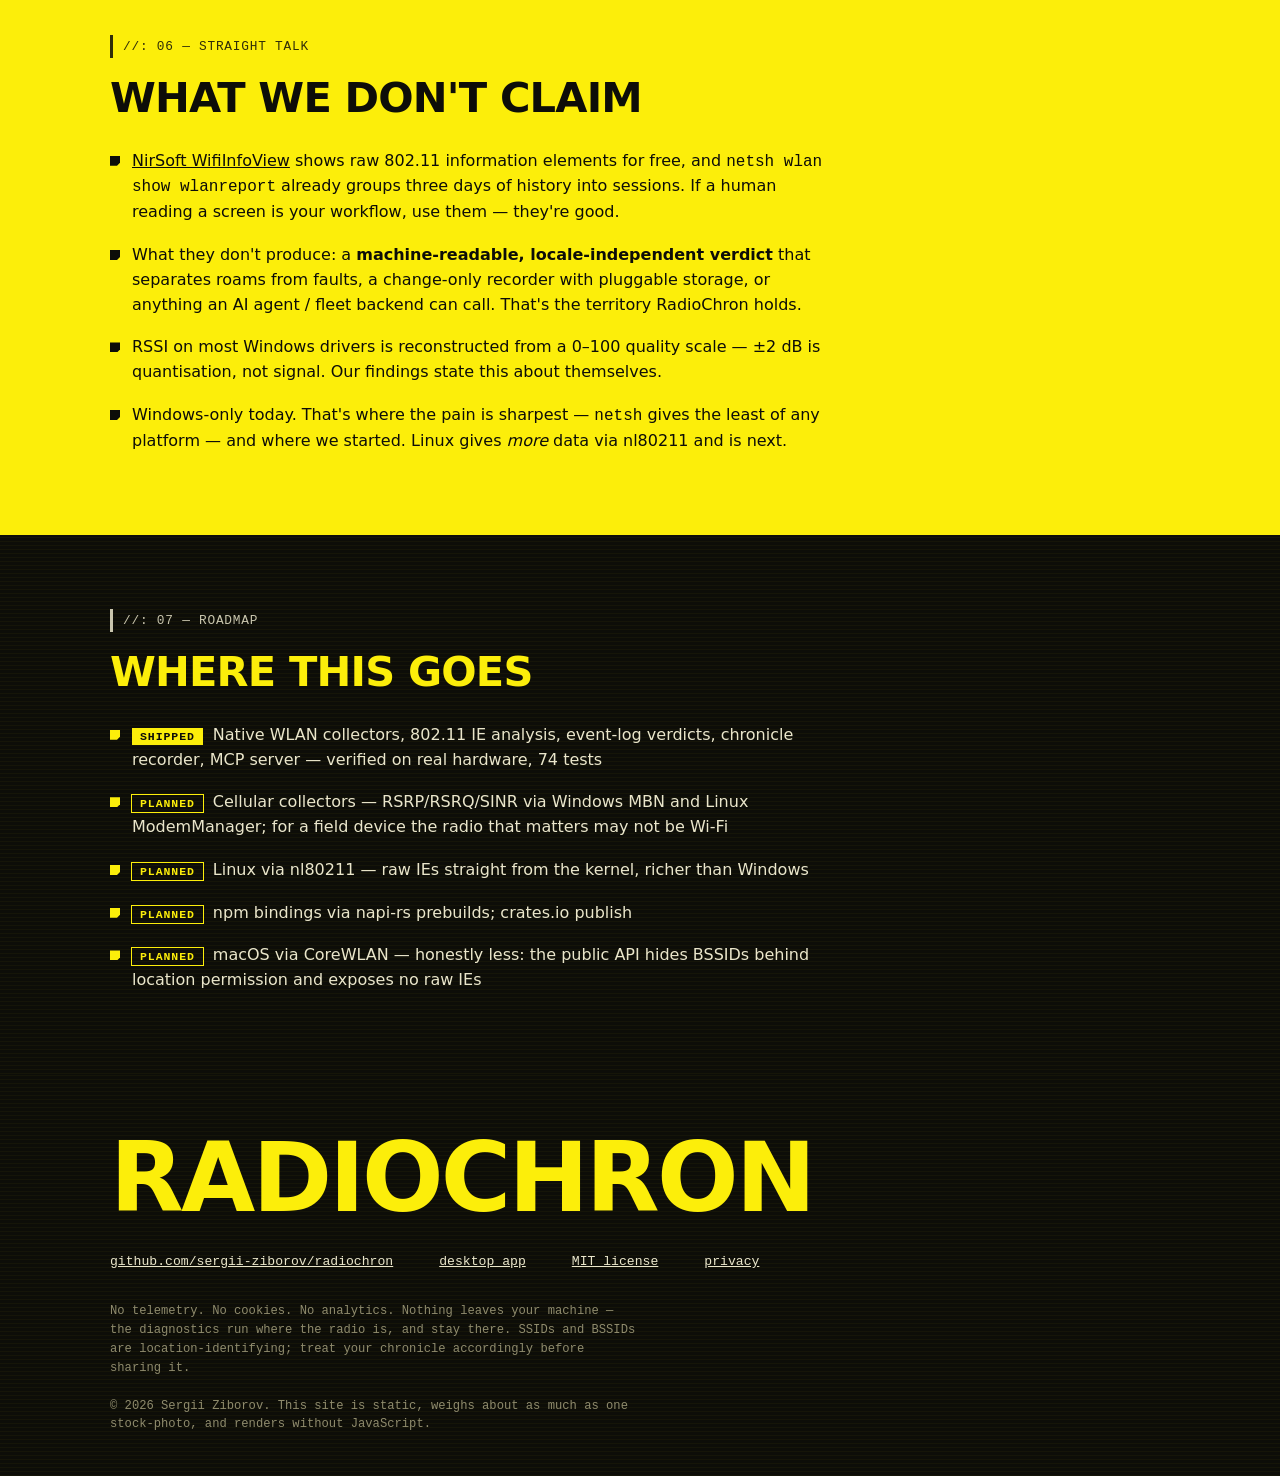
==== commit 459ea571: "Unify page chrome: shared stylesheet, one nav everywhere, breadcrumbs The subpages were second-class" ====
--- a/index.html
+++ b/index.html
@@ -36,117 +36,7 @@
   "sameAs": [ "https://github.com/sergii-ziborov/radiochron" ]
 }
 </script>
-<style>
-:root{
-  --y:#FCEE0A; --y2:#d9cd08; --k:#0D0D08; --k2:#171712;
-  --ink:#0D0D08; --paper:#EAE6CB; --dim:#8f8b6d; --cyan:#39D5DD;
-  --mono:ui-monospace,"Cascadia Mono",Consolas,"Liberation Mono",monospace;
-  --sans:system-ui,"Segoe UI",Roboto,Arial,sans-serif;
-}
-*{margin:0;padding:0;box-sizing:border-box}
-html{scroll-behavior:smooth}
-@media (prefers-reduced-motion: reduce){html{scroll-behavior:auto}}
-body{font-family:var(--sans);background:var(--y);color:var(--ink);line-height:1.55}
-.band{padding:72px 24px}
-.band.k{background:var(--k);color:var(--paper);
-  background-image:repeating-linear-gradient(0deg,rgba(252,238,10,.035) 0 1px,transparent 1px 4px)}
-.wrap{max-width:1060px;margin:0 auto}
-h1,h2,h3{font-weight:900;text-transform:uppercase;letter-spacing:-.02em;line-height:1.04}
-h1{font-size:clamp(2.6rem,7.2vw,5rem)}
-h2{font-size:clamp(1.7rem,4vw,2.6rem);margin-bottom:20px}
-h3{font-size:1.02rem;letter-spacing:.02em;margin-bottom:8px}
-.k h2{color:var(--y)}
-p{max-width:64ch}
-a{color:inherit}
-.k a{color:var(--cyan)}
-code,pre{font-family:var(--mono)}
-.tag{display:inline-block;font-family:var(--mono);font-size:.8rem;letter-spacing:.06em;
-  border-left:3px solid currentColor;padding:2px 0 2px 10px;margin-bottom:18px;opacity:.85}
-.chip{display:inline-block;font-family:var(--mono);font-size:.78rem;font-weight:700;
-  background:var(--k);color:var(--y);padding:6px 12px;margin:4px 6px 0 0;
-  clip-path:polygon(0 0,100% 0,100% calc(100% - 9px),calc(100% - 9px) 100%,0 100%)}
-.k .chip{background:var(--y);color:var(--k)}
-.cut{clip-path:polygon(0 0,100% 0,100% calc(100% - 16px),calc(100% - 16px) 100%,0 100%)}
-.grid{display:grid;gap:18px;margin-top:26px}
-.g2{grid-template-columns:repeat(auto-fit,minmax(280px,1fr))}
-.g3{grid-template-columns:repeat(auto-fit,minmax(240px,1fr))}
-.card{background:var(--k);color:var(--paper);padding:22px;position:relative}
-.card h3{color:var(--y)}
-.k .card{background:#14140e;outline:1px solid rgba(252,238,10,.25)}
-.card .m{font-family:var(--mono);font-size:.82rem;color:var(--dim)}
-.term{background:var(--k);color:var(--paper);font-family:var(--mono);font-size:.86rem;
-  padding:18px 20px 20px;overflow-x:auto;margin-top:26px}
-.term .bar{display:flex;gap:6px;margin-bottom:14px}
-.term .bar i{width:10px;height:10px;background:var(--y)}
-.term .bar i:nth-child(2){background:var(--cyan)}
-.term .bar i:nth-child(3){background:#3a3a2c}
-.term .c{color:var(--dim)}
-.term .g{color:var(--y)}
-.term pre{line-height:1.7;white-space:pre}
-.k .term{outline:1px solid rgba(252,238,10,.3)}
-header{display:flex;justify-content:space-between;align-items:center;flex-wrap:wrap;gap:12px;
-  padding:18px 24px;max-width:1060px;margin:0 auto}
-.mark{font-weight:900;font-size:1.05rem;letter-spacing:.02em;display:flex;align-items:center;gap:9px}
-.mark svg{display:block}
-.mark .v{font-family:var(--mono);font-weight:400;font-size:.72rem;background:var(--k);color:var(--y);padding:2px 7px}
-nav{display:flex;flex-wrap:wrap;gap:4px 18px;font-family:var(--mono);font-size:.82rem}
-nav a{text-decoration:none;border-bottom:2px solid transparent;padding-bottom:2px}
-nav a:hover{border-color:var(--k)}
-.hero{position:relative;overflow:hidden;padding:60px 24px 84px}
-.hero .wrap{position:relative;z-index:1}
-.hero .sub{font-size:1.12rem;max-width:56ch;margin-top:22px}
-.hero .circ{display:none;position:absolute;right:0;top:0;height:100%;opacity:.55;z-index:0;pointer-events:none}
-@media (min-width:1120px){.hero .circ{display:block;width:min(38vw,520px)}}
-.circ .base{opacity:.3}
-.circ .sig{stroke-dasharray:16 384;animation:trace 5.2s linear infinite}
-.circ .d1{animation-delay:1s}.circ .d2{animation-delay:2s}
-.circ .d3{animation-delay:3s}.circ .d4{animation-delay:4s}
-.circ rect{animation:node 2.6s steps(2,start) infinite}
-.circ rect:nth-child(2n){animation-delay:.65s}
-.circ rect:nth-child(3n){animation-delay:1.3s}
-@keyframes trace{to{stroke-dashoffset:-400}}
-@keyframes node{50%{opacity:.3}}
-.pulse{display:block;width:100%;height:44px;margin-top:28px}
-/* When the circuit ornament is visible, the pulse keeps to the text column so
-   the two animations never share horizontal territory. 560px ends well before
-   the circuit's left edge at every viewport ≥1120px. */
-@media (min-width:1120px){.pulse{max-width:560px}}
-.pulse .base{opacity:.3}
-.pulse .sig{stroke-dasharray:80 1120;animation:trace2 4.6s linear infinite}
-@keyframes trace2{to{stroke-dashoffset:-1200}}
-@media (prefers-reduced-motion:reduce){.circ .sig,.circ rect,.pulse .sig{animation:none}}
-.stats{display:grid;grid-template-columns:repeat(auto-fit,minmax(150px,1fr));gap:14px;margin-top:34px}
-.stat{background:var(--k);color:var(--paper);padding:16px 18px}
-.stat b{display:block;font-size:1.65rem;color:var(--y);font-family:var(--mono);letter-spacing:-.03em}
-.stat span{font-family:var(--mono);font-size:.72rem;letter-spacing:.08em;color:var(--dim)}
-.bars{margin-top:26px;font-family:var(--mono);font-size:.8rem}
-.bars .row{display:grid;grid-template-columns:170px 1fr;align-items:center;gap:12px;margin-top:12px}
-.bars .bar{height:26px;background:var(--y);position:relative}
-.bars .bar.dim{background:#3c3c2b}
-.bars .bar b{position:absolute;right:8px;top:3px;color:var(--k);font-size:.8rem}
-.bars .bar.dim b{color:var(--paper)}
-table{border-collapse:collapse;width:100%;margin-top:22px;font-size:.92rem}
-th,td{text-align:left;padding:11px 14px;border-bottom:1px solid rgba(252,238,10,.22);vertical-align:top}
-th{font-family:var(--mono);font-size:.74rem;letter-spacing:.1em;text-transform:uppercase;color:var(--y)}
-td code{color:var(--y);font-size:.84rem}
-td .m{color:var(--dim);font-family:var(--mono);font-size:.78rem}
-ul.h{list-style:none;margin-top:14px}
-ul.h li{padding:9px 0 9px 22px;position:relative;max-width:70ch}
-ul.h li::before{content:"";position:absolute;left:0;top:16px;width:10px;height:10px;background:currentColor;
-  clip-path:polygon(0 0,100% 0,100% 70%,70% 100%,0 100%)}
-.k ul.h li::before{background:var(--y)}
-.road li b{font-family:var(--mono);font-size:.72rem;letter-spacing:.08em;padding:2px 8px;margin-right:10px}
-.road .done b{background:var(--y);color:var(--k)}
-.road .plan b{outline:1px solid var(--y);color:var(--y)}
-footer{background:var(--k);color:var(--paper);padding:56px 24px 42px;
-  background-image:repeating-linear-gradient(0deg,rgba(252,238,10,.035) 0 1px,transparent 1px 4px)}
-footer .big{font-weight:900;font-size:clamp(2.4rem,9vw,6rem);letter-spacing:-.03em;color:var(--y);line-height:1}
-footer .cols{display:flex;flex-wrap:wrap;gap:16px 46px;margin-top:26px;font-family:var(--mono);font-size:.82rem}
-footer .note{margin-top:30px;font-family:var(--mono);font-size:.76rem;color:var(--dim);max-width:72ch}
-.blink{animation:bl 1.1s steps(1) infinite}
-@keyframes bl{50%{opacity:0}}
-@media (prefers-reduced-motion: reduce){.blink{animation:none}}
-</style>
+<link rel="stylesheet" href="/styles.css?v=1">
 </head>
 <body>
 
@@ -391,7 +281,7 @@
     <div class="big">RADIOCHRON</div>
     <div class="cols">
       <a href="https://github.com/sergii-ziborov/radiochron">github.com/sergii-ziborov/radiochron</a>
-      <a href="https://github.com/sergii-ziborov/radiochron-electron">radiochron-electron</a>
+      <a href="/electron">desktop app</a>
       <a href="/license">MIT license</a>
       <a href="/privacy">privacy</a>
     </div>
--- a/styles.css
+++ b/styles.css
@@ -0,0 +1,121 @@
+:root{
+  --y:#FCEE0A; --y2:#d9cd08; --k:#0D0D08; --k2:#171712;
+  --ink:#0D0D08; --paper:#EAE6CB; --dim:#8f8b6d; --cyan:#39D5DD;
+  --mono:ui-monospace,"Cascadia Mono",Consolas,"Liberation Mono",monospace;
+  --sans:system-ui,"Segoe UI",Roboto,Arial,sans-serif;
+}
+*{margin:0;padding:0;box-sizing:border-box}
+html{scroll-behavior:smooth}
+@media (prefers-reduced-motion: reduce){html{scroll-behavior:auto}}
+body{font-family:var(--sans);background:var(--y);color:var(--ink);line-height:1.55}
+.band{padding:72px 24px}
+.band.k{background:var(--k);color:var(--paper);
+  background-image:repeating-linear-gradient(0deg,rgba(252,238,10,.035) 0 1px,transparent 1px 4px)}
+.wrap{max-width:1060px;margin:0 auto}
+h1,h2,h3{font-weight:900;text-transform:uppercase;letter-spacing:-.02em;line-height:1.04}
+h1{font-size:clamp(2.6rem,7.2vw,5rem)}
+h2{font-size:clamp(1.7rem,4vw,2.6rem);margin-bottom:20px}
+h3{font-size:1.02rem;letter-spacing:.02em;margin-bottom:8px}
+.k h2{color:var(--y)}
+p{max-width:64ch}
+a{color:inherit}
+.k a{color:var(--cyan)}
+code,pre{font-family:var(--mono)}
+.tag{display:inline-block;font-family:var(--mono);font-size:.8rem;letter-spacing:.06em;
+  border-left:3px solid currentColor;padding:2px 0 2px 10px;margin-bottom:18px;opacity:.85}
+.chip{display:inline-block;font-family:var(--mono);font-size:.78rem;font-weight:700;
+  background:var(--k);color:var(--y);padding:6px 12px;margin:4px 6px 0 0;
+  clip-path:polygon(0 0,100% 0,100% calc(100% - 9px),calc(100% - 9px) 100%,0 100%)}
+.k .chip{background:var(--y);color:var(--k)}
+.cut{clip-path:polygon(0 0,100% 0,100% calc(100% - 16px),calc(100% - 16px) 100%,0 100%)}
+.grid{display:grid;gap:18px;margin-top:26px}
+.g2{grid-template-columns:repeat(auto-fit,minmax(280px,1fr))}
+.g3{grid-template-columns:repeat(auto-fit,minmax(240px,1fr))}
+.card{background:var(--k);color:var(--paper);padding:22px;position:relative}
+.card h3{color:var(--y)}
+.k .card{background:#14140e;outline:1px solid rgba(252,238,10,.25)}
+.card .m{font-family:var(--mono);font-size:.82rem;color:var(--dim)}
+.term{background:var(--k);color:var(--paper);font-family:var(--mono);font-size:.86rem;
+  padding:18px 20px 20px;overflow-x:auto;margin-top:26px}
+.term .bar{display:flex;gap:6px;margin-bottom:14px}
+.term .bar i{width:10px;height:10px;background:var(--y)}
+.term .bar i:nth-child(2){background:var(--cyan)}
+.term .bar i:nth-child(3){background:#3a3a2c}
+.term .c{color:var(--dim)}
+.term .g{color:var(--y)}
+.term pre{line-height:1.7;white-space:pre}
+.k .term{outline:1px solid rgba(252,238,10,.3)}
+header{display:flex;justify-content:space-between;align-items:center;flex-wrap:wrap;gap:12px;
+  padding:18px 24px;max-width:1060px;margin:0 auto}
+.mark{font-weight:900;font-size:1.05rem;letter-spacing:.02em;display:flex;align-items:center;gap:9px}
+.mark svg{display:block}
+.mark .v{font-family:var(--mono);font-weight:400;font-size:.72rem;background:var(--k);color:var(--y);padding:2px 7px}
+nav{display:flex;flex-wrap:wrap;gap:4px 18px;font-family:var(--mono);font-size:.82rem}
+nav a{text-decoration:none;border-bottom:2px solid transparent;padding-bottom:2px}
+nav a:hover{border-color:var(--k)}
+.hero{position:relative;overflow:hidden;padding:60px 24px 84px}
+.hero .wrap{position:relative;z-index:1}
+.hero .sub{font-size:1.12rem;max-width:56ch;margin-top:22px}
+.hero .circ{display:none;position:absolute;right:0;top:0;height:100%;opacity:.55;z-index:0;pointer-events:none}
+@media (min-width:1120px){.hero .circ{display:block;width:min(38vw,520px)}}
+.circ .base{opacity:.3}
+.circ .sig{stroke-dasharray:16 384;animation:trace 5.2s linear infinite}
+.circ .d1{animation-delay:1s}.circ .d2{animation-delay:2s}
+.circ .d3{animation-delay:3s}.circ .d4{animation-delay:4s}
+.circ rect{animation:node 2.6s steps(2,start) infinite}
+.circ rect:nth-child(2n){animation-delay:.65s}
+.circ rect:nth-child(3n){animation-delay:1.3s}
+@keyframes trace{to{stroke-dashoffset:-400}}
+@keyframes node{50%{opacity:.3}}
+.pulse{display:block;width:100%;height:44px;margin-top:28px}
+/* When the circuit ornament is visible, the pulse keeps to the text column so
+   the two animations never share horizontal territory. 560px ends well before
+   the circuit's left edge at every viewport ≥1120px. */
+@media (min-width:1120px){.pulse{max-width:560px}}
+.pulse .base{opacity:.3}
+.pulse .sig{stroke-dasharray:80 1120;animation:trace2 4.6s linear infinite}
+@keyframes trace2{to{stroke-dashoffset:-1200}}
+@media (prefers-reduced-motion:reduce){.circ .sig,.circ rect,.pulse .sig{animation:none}}
+.stats{display:grid;grid-template-columns:repeat(auto-fit,minmax(150px,1fr));gap:14px;margin-top:34px}
+.stat{background:var(--k);color:var(--paper);padding:16px 18px}
+.stat b{display:block;font-size:1.65rem;color:var(--y);font-family:var(--mono);letter-spacing:-.03em}
+.stat span{font-family:var(--mono);font-size:.72rem;letter-spacing:.08em;color:var(--dim)}
+.bars{margin-top:26px;font-family:var(--mono);font-size:.8rem}
+.bars .row{display:grid;grid-template-columns:170px 1fr;align-items:center;gap:12px;margin-top:12px}
+.bars .bar{height:26px;background:var(--y);position:relative}
+.bars .bar.dim{background:#3c3c2b}
+.bars .bar b{position:absolute;right:8px;top:3px;color:var(--k);font-size:.8rem}
+.bars .bar.dim b{color:var(--paper)}
+table{border-collapse:collapse;width:100%;margin-top:22px;font-size:.92rem}
+th,td{text-align:left;padding:11px 14px;border-bottom:1px solid rgba(252,238,10,.22);vertical-align:top}
+th{font-family:var(--mono);font-size:.74rem;letter-spacing:.1em;text-transform:uppercase;color:var(--y)}
+td code{color:var(--y);font-size:.84rem}
+td .m{color:var(--dim);font-family:var(--mono);font-size:.78rem}
+ul.h{list-style:none;margin-top:14px}
+ul.h li{padding:9px 0 9px 22px;position:relative;max-width:70ch}
+ul.h li::before{content:"";position:absolute;left:0;top:16px;width:10px;height:10px;background:currentColor;
+  clip-path:polygon(0 0,100% 0,100% 70%,70% 100%,0 100%)}
+.k ul.h li::before{background:var(--y)}
+.road li b{font-family:var(--mono);font-size:.72rem;letter-spacing:.08em;padding:2px 8px;margin-right:10px}
+.road .done b{background:var(--y);color:var(--k)}
+.road .plan b{outline:1px solid var(--y);color:var(--y)}
+footer{background:var(--k);color:var(--paper);padding:56px 24px 42px;
+  background-image:repeating-linear-gradient(0deg,rgba(252,238,10,.035) 0 1px,transparent 1px 4px)}
+footer .big{font-weight:900;font-size:clamp(2.4rem,9vw,6rem);letter-spacing:-.03em;color:var(--y);line-height:1}
+footer .cols{display:flex;flex-wrap:wrap;gap:16px 46px;margin-top:26px;font-family:var(--mono);font-size:.82rem}
+footer .note{margin-top:30px;font-family:var(--mono);font-size:.76rem;color:var(--dim);max-width:72ch}
+.blink{animation:bl 1.1s steps(1) infinite}
+@keyframes bl{50%{opacity:0}}
+@media (prefers-reduced-motion: reduce){.blink{animation:none}}
+/* ---- shared page chrome (subpages) ---- */
+.crumbs{font-family:var(--mono);font-size:.8rem;margin:6px 0 26px;opacity:.85}
+.crumbs a{text-decoration:none;border-bottom:2px solid currentColor}
+.crumbs b{font-weight:700}
+.note{margin-top:40px;font-family:var(--mono);font-size:.76rem;color:#6b6710}
+.legal pre{background:var(--k);color:#EAE6CB;font-family:var(--mono);font-size:.8rem;line-height:1.65;
+  padding:22px;margin-top:26px;overflow-x:auto;white-space:pre-wrap;
+  clip-path:polygon(0 0,100% 0,100% calc(100% - 16px),calc(100% - 16px) 100%,0 100%)}
+.flow{font-family:var(--mono);font-size:.84rem;background:var(--k);color:var(--paper);
+  padding:22px;margin-top:26px;overflow-x:auto}
+.flow b{color:var(--y)}
+.pagehead h1{font-size:clamp(2.2rem,6vw,3.6rem)}a.mark{text-decoration:none;color:inherit}
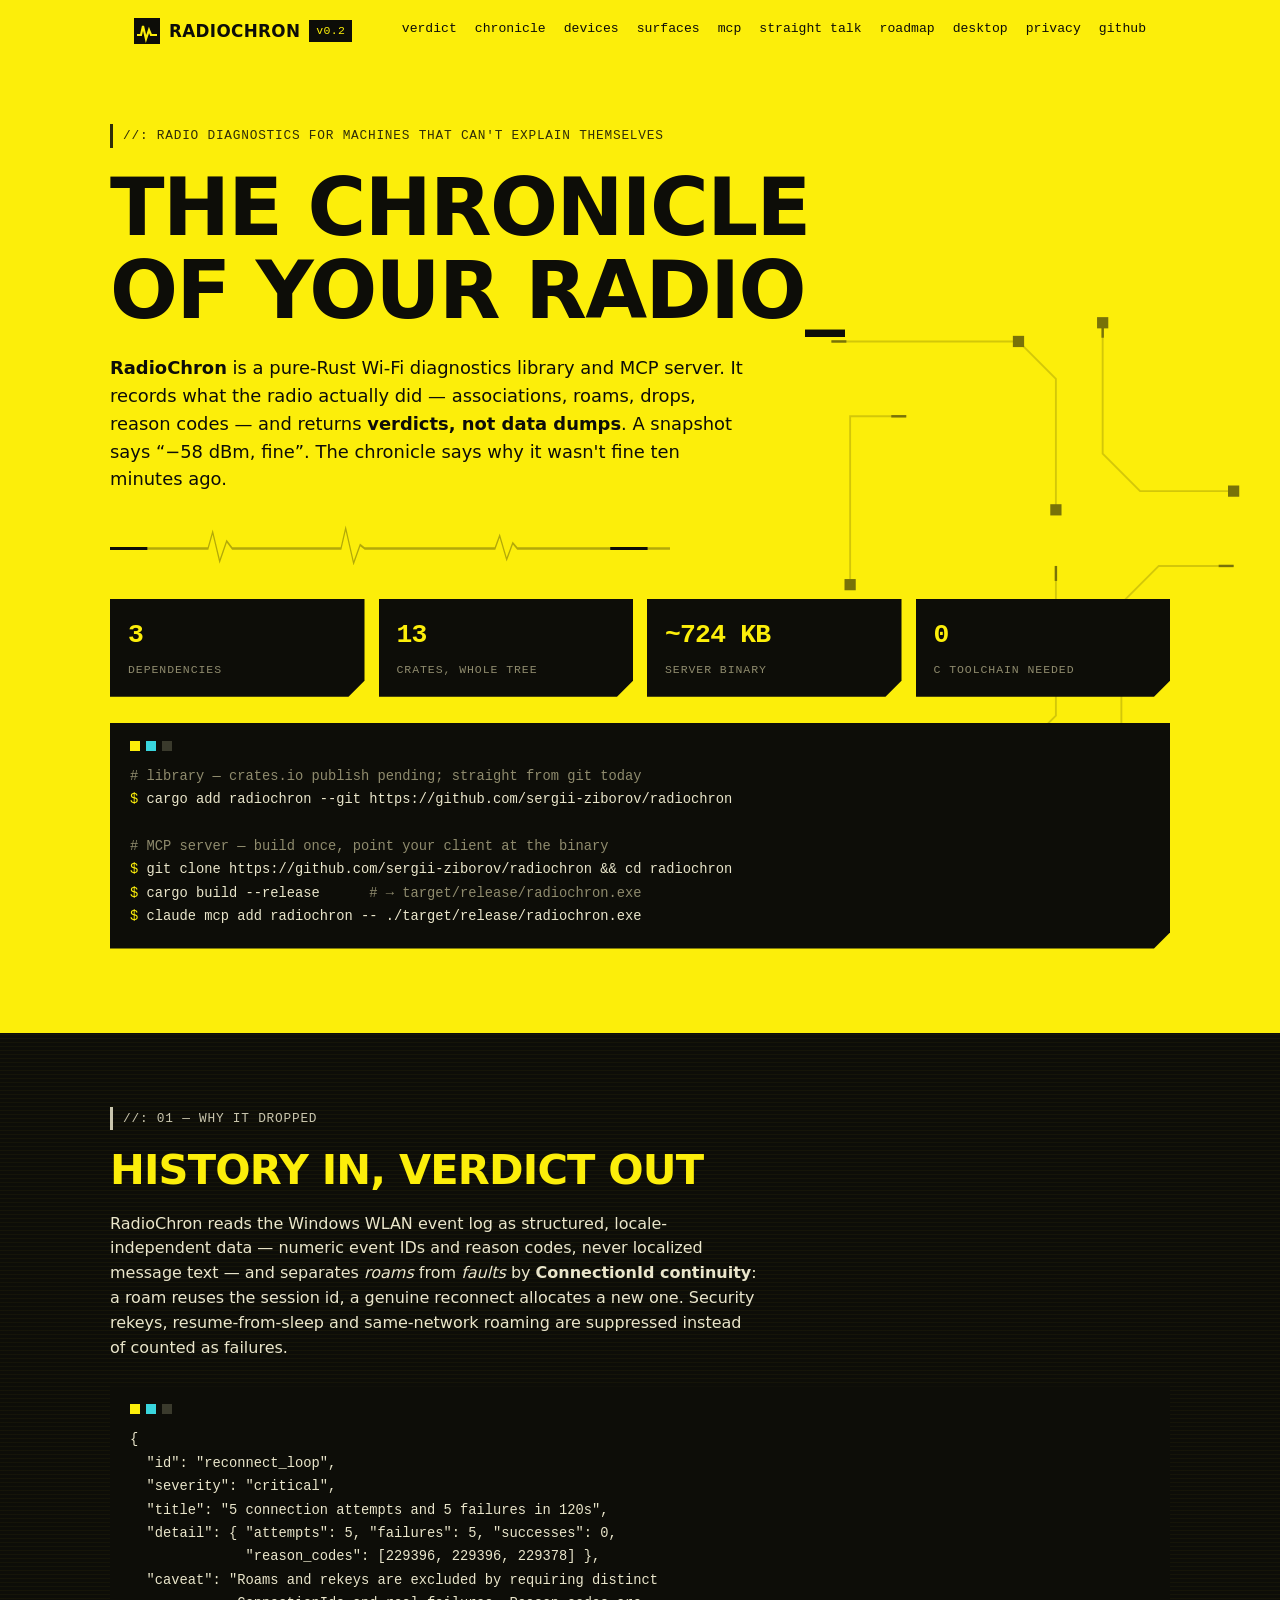
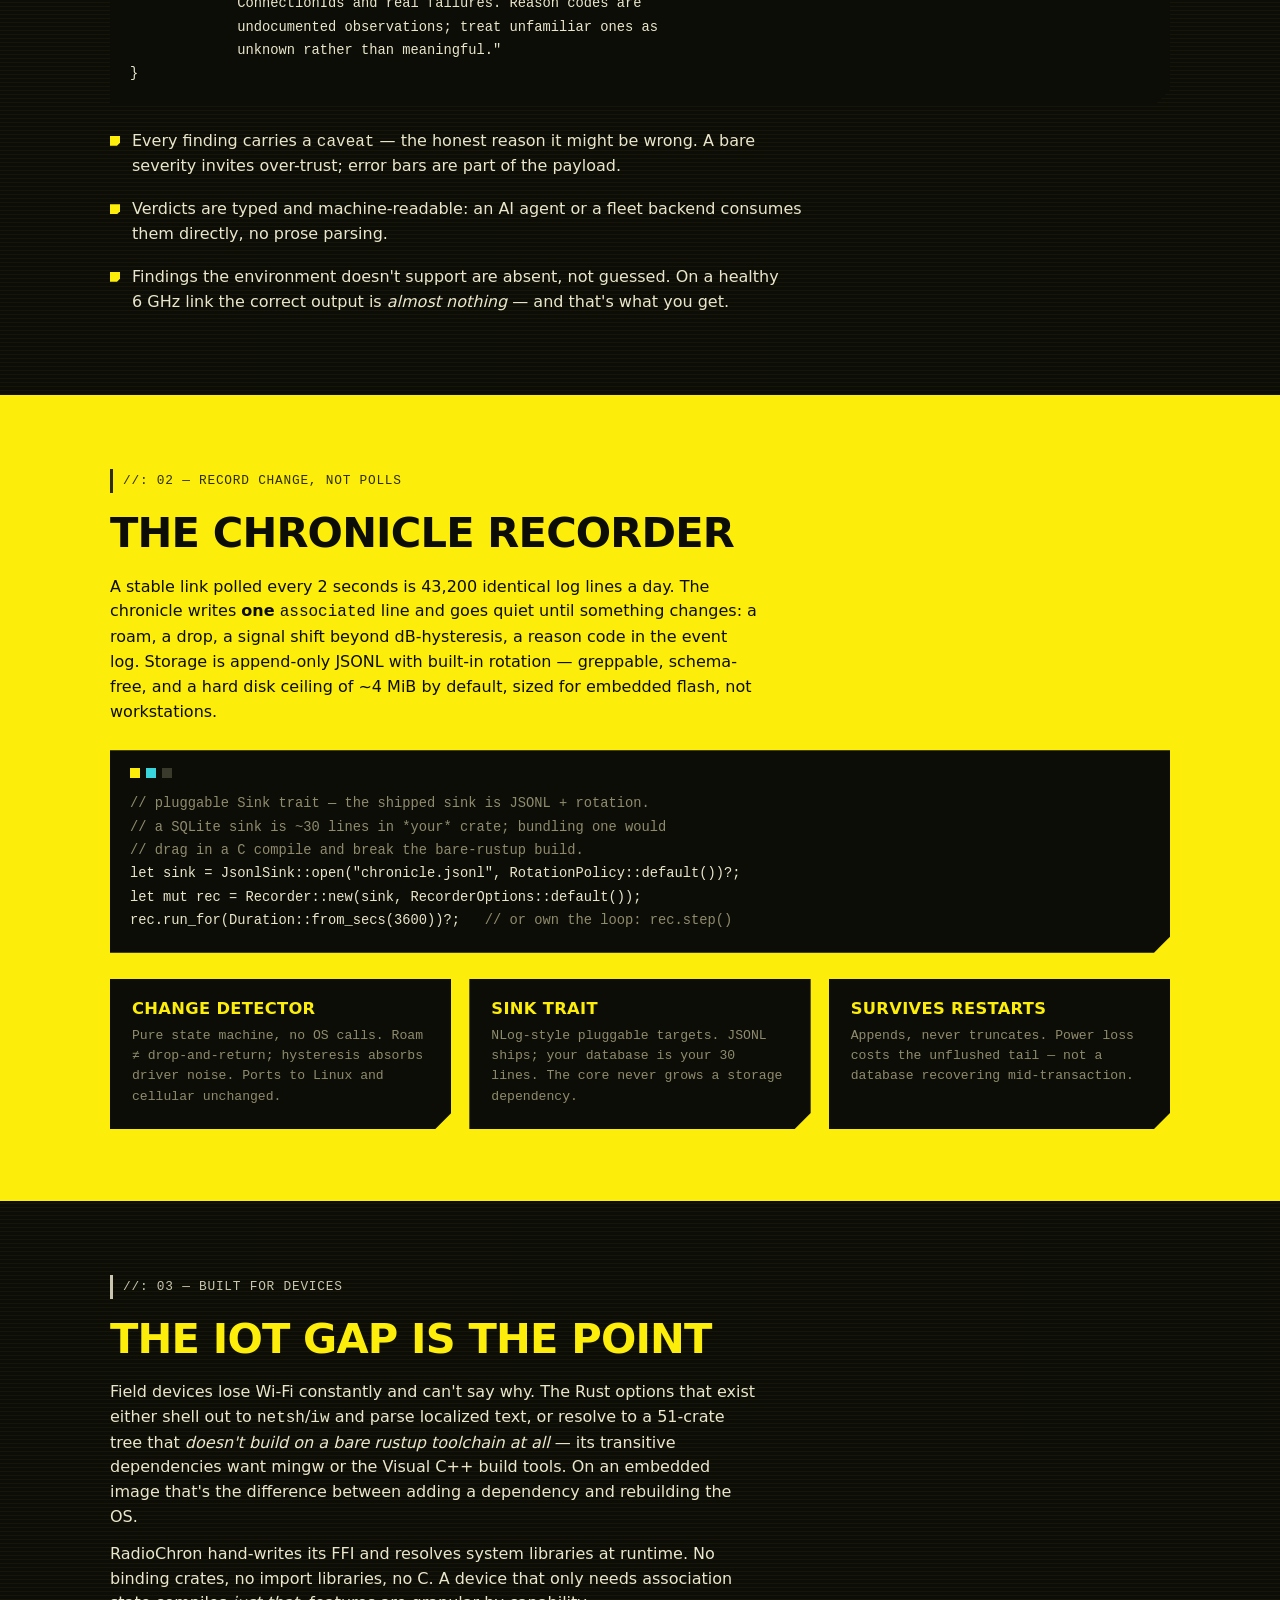
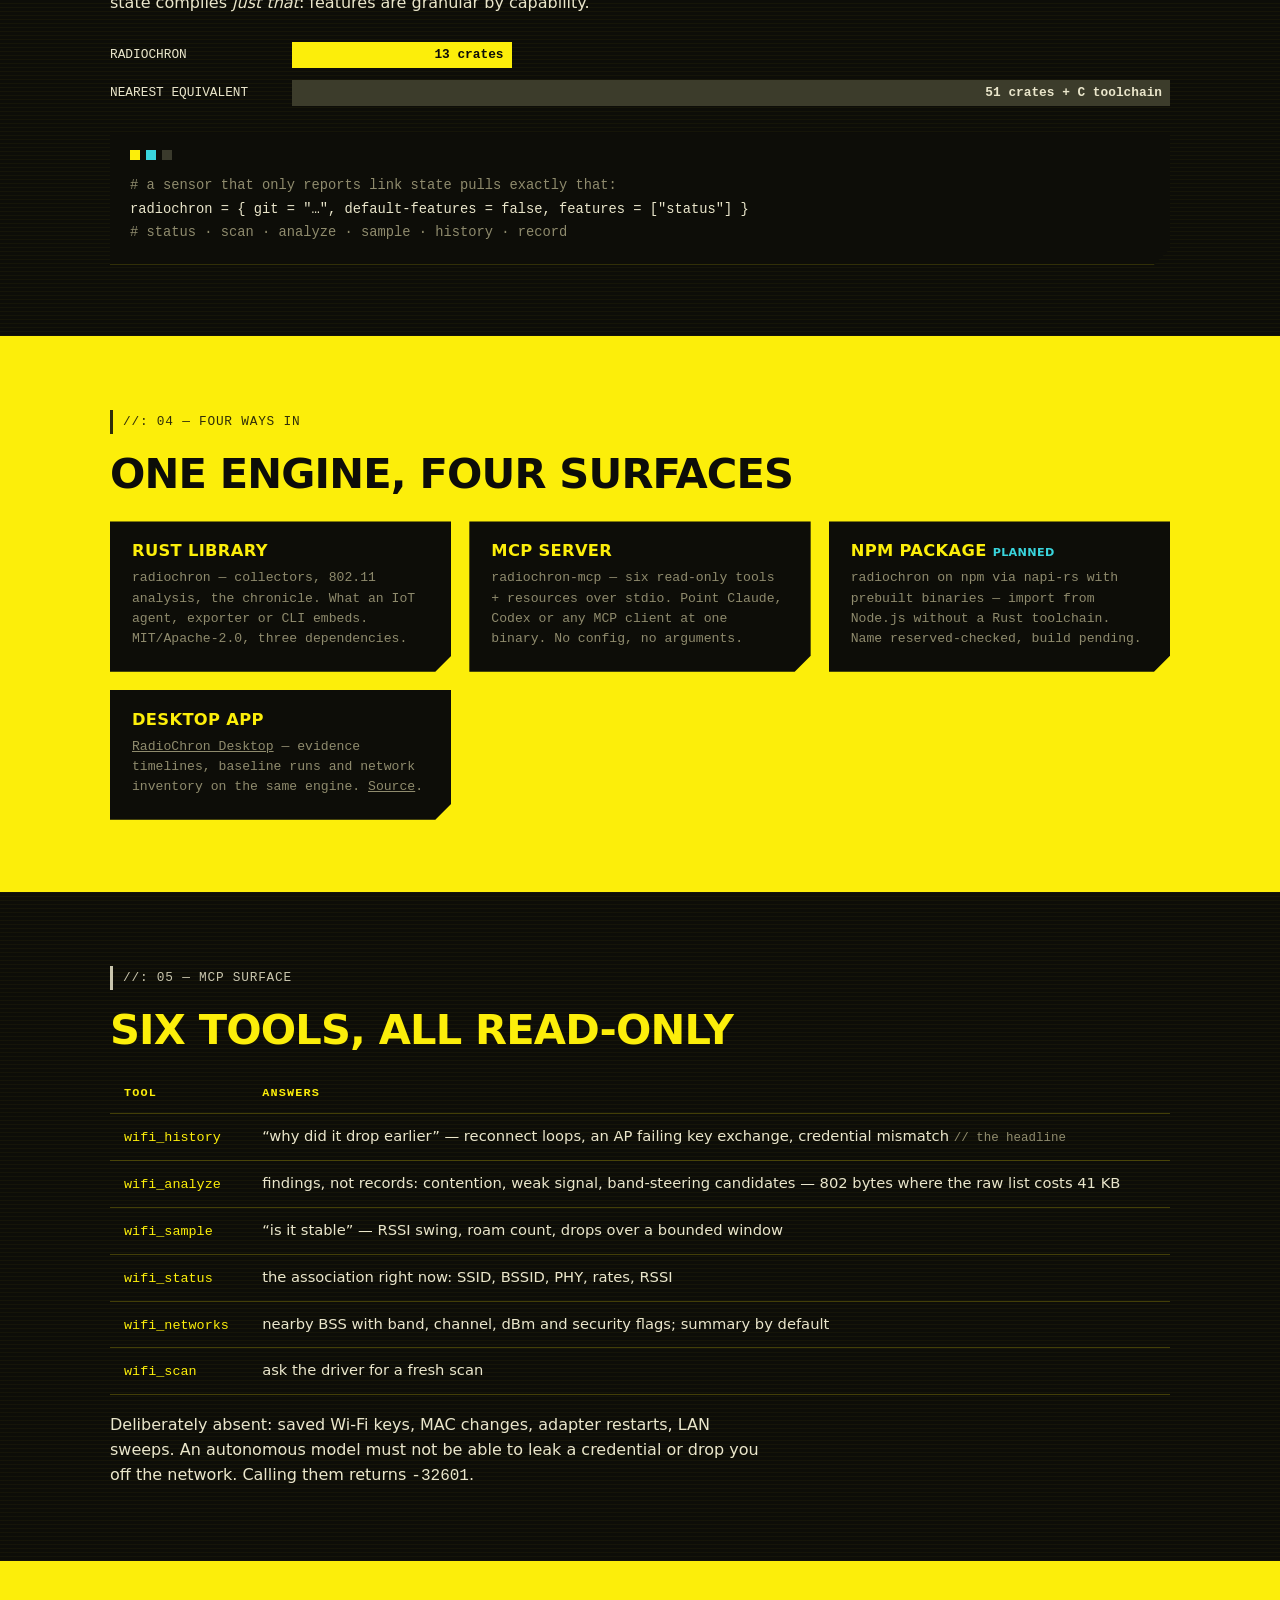
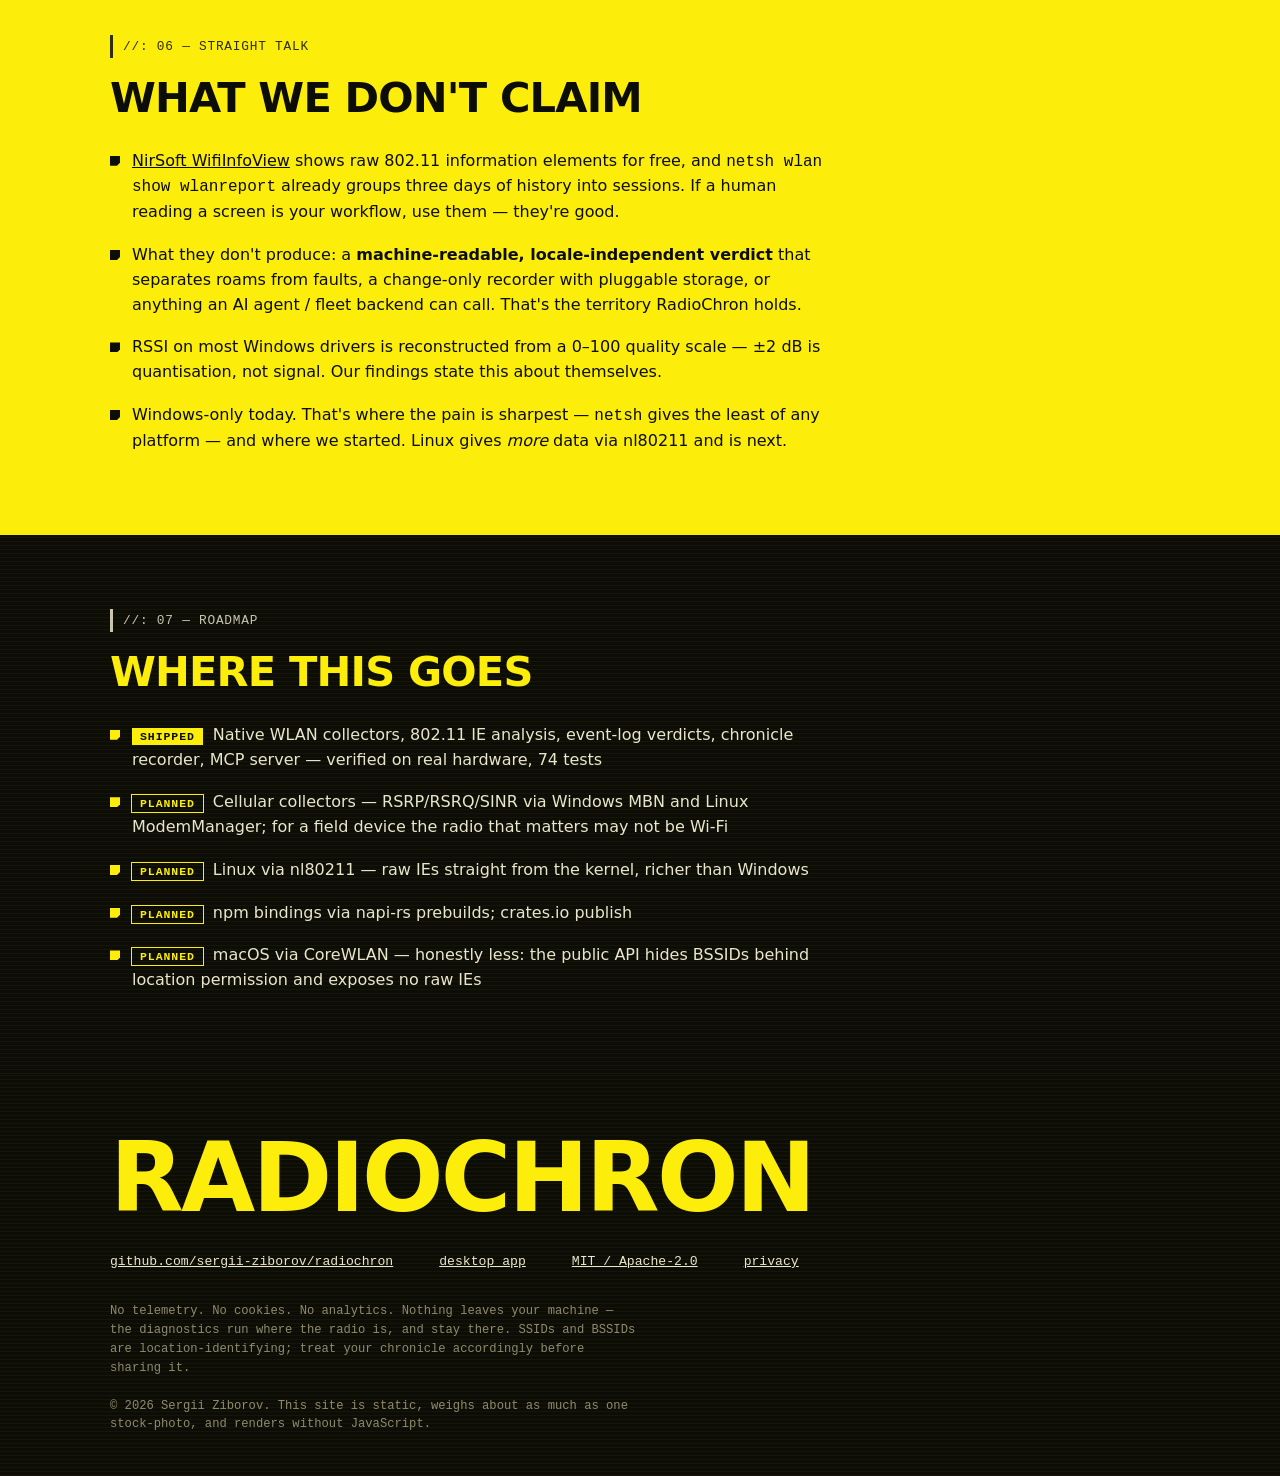
==== commit 2f95747e: "Dual-license: MIT OR Apache-2.0, at your option Decided before any registry publish, while relicensi" ====
--- a/index.html
+++ b/index.html
@@ -18,7 +18,7 @@
 <meta property="og:image:height" content="630">
 <meta name="twitter:card" content="summary_large_image">
 <meta name="twitter:title" content="RadioChron — the chronicle of your radio">
-<meta name="twitter:description" content="Rust Wi-Fi diagnostics: verdicts from history, not data dumps. 3 deps, ~724 KB, MIT.">
+<meta name="twitter:description" content="Rust Wi-Fi diagnostics: verdicts from history, not data dumps. 3 deps, ~724 KB, MIT/Apache-2.0.">
 <meta name="twitter:image" content="https://radiochron.com/og.png">
 <link rel="icon" type="image/svg+xml" href="/favicon.svg">
 <script type="application/ld+json">
@@ -30,7 +30,7 @@
   "operatingSystem": "Windows",
   "description": "Pure-Rust Wi-Fi diagnostics library and MCP server: connection-history verdicts, a change-only chronicle recorder, and native WLAN collectors with three dependencies.",
   "url": "https://radiochron.com",
-  "license": "https://opensource.org/licenses/MIT",
+  "license": ["https://opensource.org/licenses/MIT", "https://www.apache.org/licenses/LICENSE-2.0"],
   "offers": { "@type": "Offer", "price": "0", "priceCurrency": "USD" },
   "author": { "@type": "Person", "name": "Sergii Ziborov", "url": "https://github.com/sergii-ziborov" },
   "sameAs": [ "https://github.com/sergii-ziborov/radiochron" ]
@@ -207,7 +207,7 @@
     <div class="grid g2">
       <div class="card cut"><h3>Rust library</h3>
         <div class="m"><code>radiochron</code> — collectors, 802.11 analysis, the chronicle.
-        What an IoT agent, exporter or CLI embeds. MIT, three dependencies.</div></div>
+        What an IoT agent, exporter or CLI embeds. MIT/Apache-2.0, three dependencies.</div></div>
       <div class="card cut"><h3>MCP server</h3>
         <div class="m"><code>radiochron-mcp</code> — six read-only tools + resources over stdio.
         Point Claude, Codex or any MCP client at one binary. No config, no arguments.</div></div>
@@ -282,7 +282,7 @@
     <div class="cols">
       <a href="https://github.com/sergii-ziborov/radiochron">github.com/sergii-ziborov/radiochron</a>
       <a href="/electron">desktop app</a>
-      <a href="/license">MIT license</a>
+      <a href="/license">MIT / Apache-2.0</a>
       <a href="/privacy">privacy</a>
     </div>
     <div class="note">No telemetry. No cookies. No analytics. Nothing leaves your machine — the
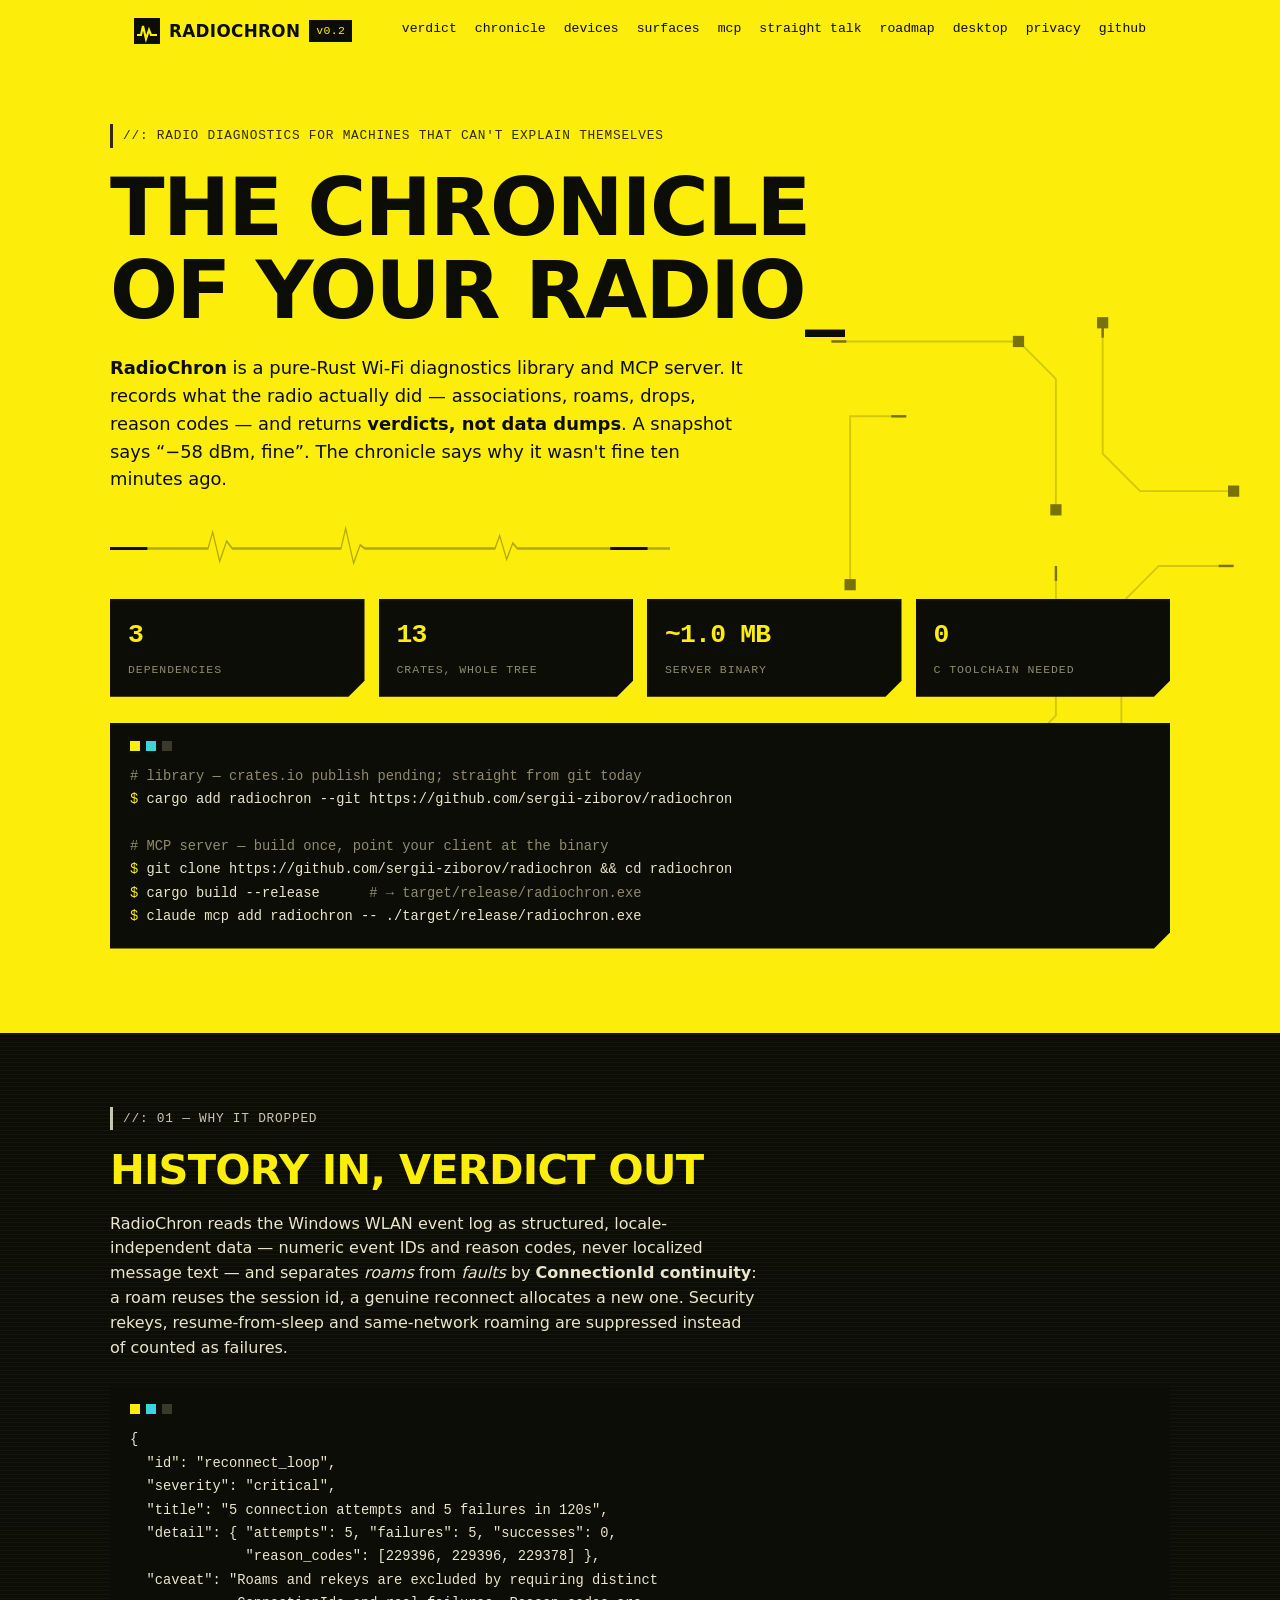
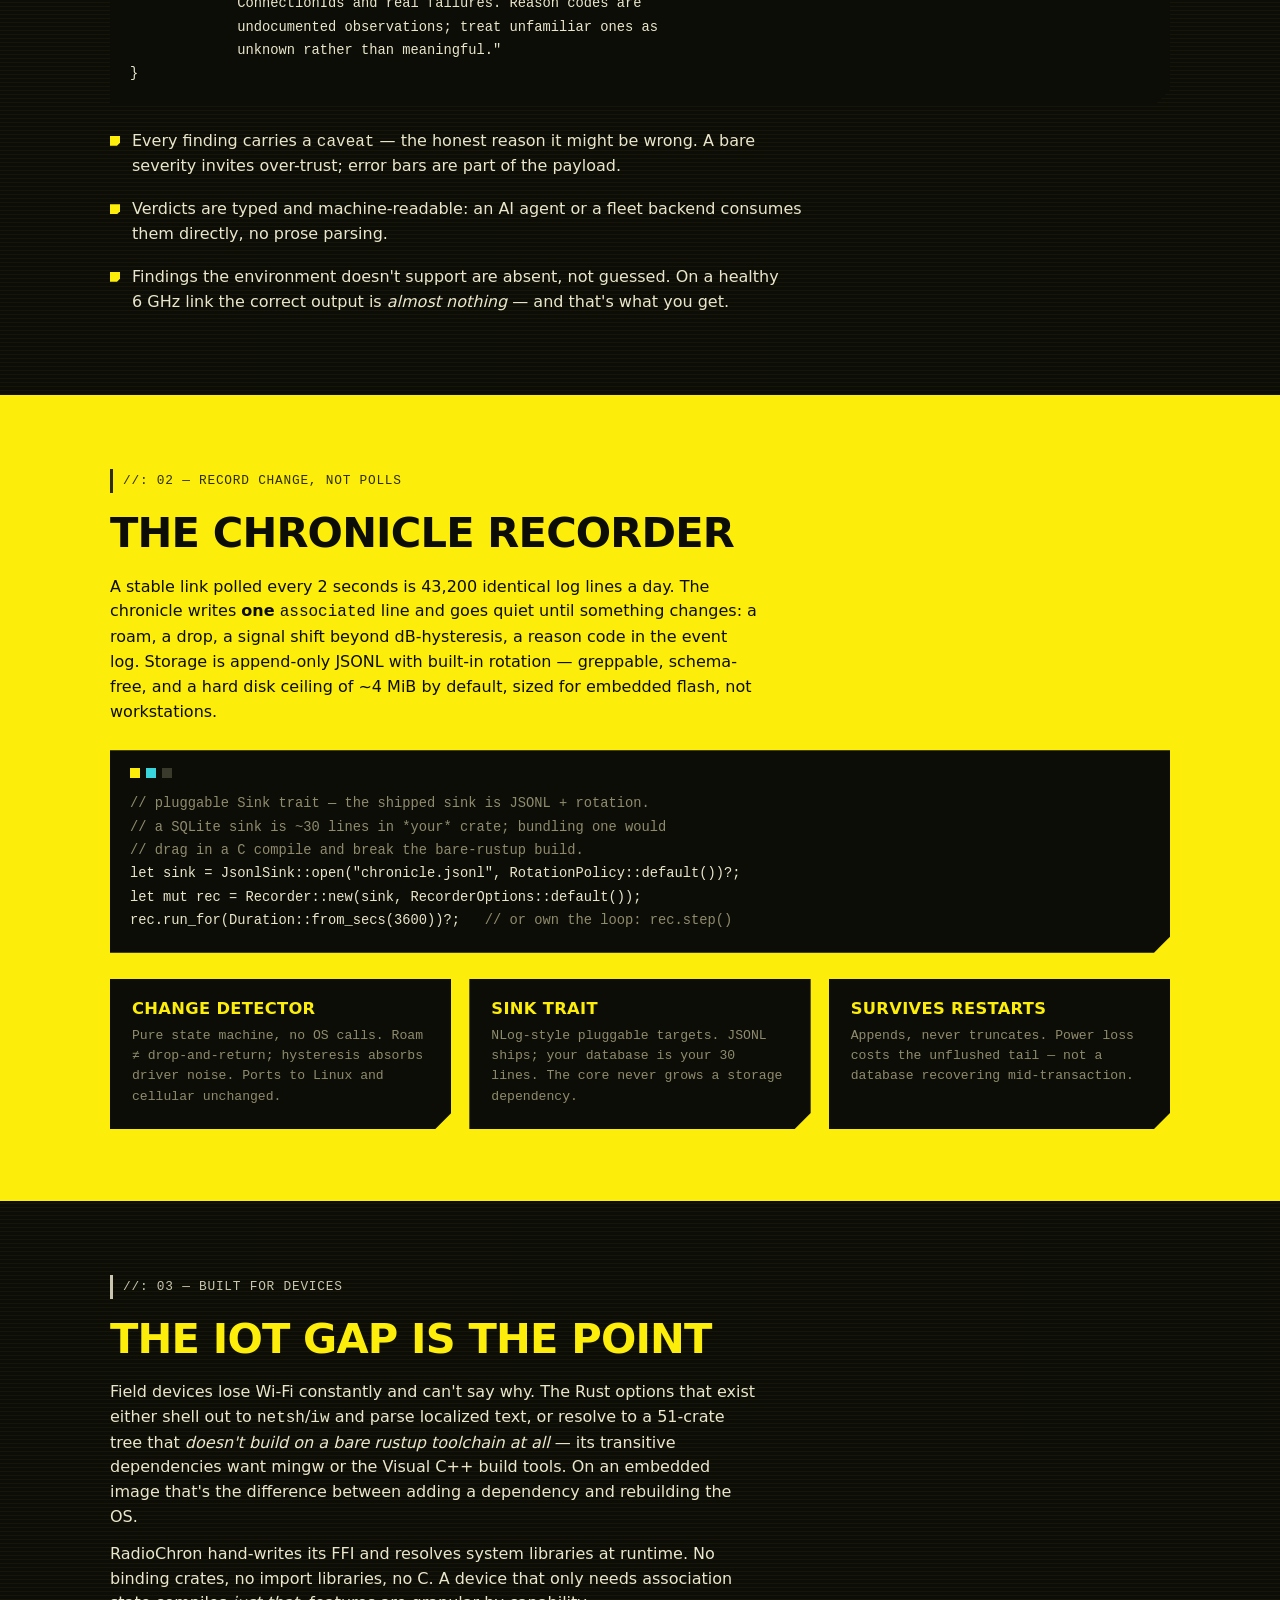
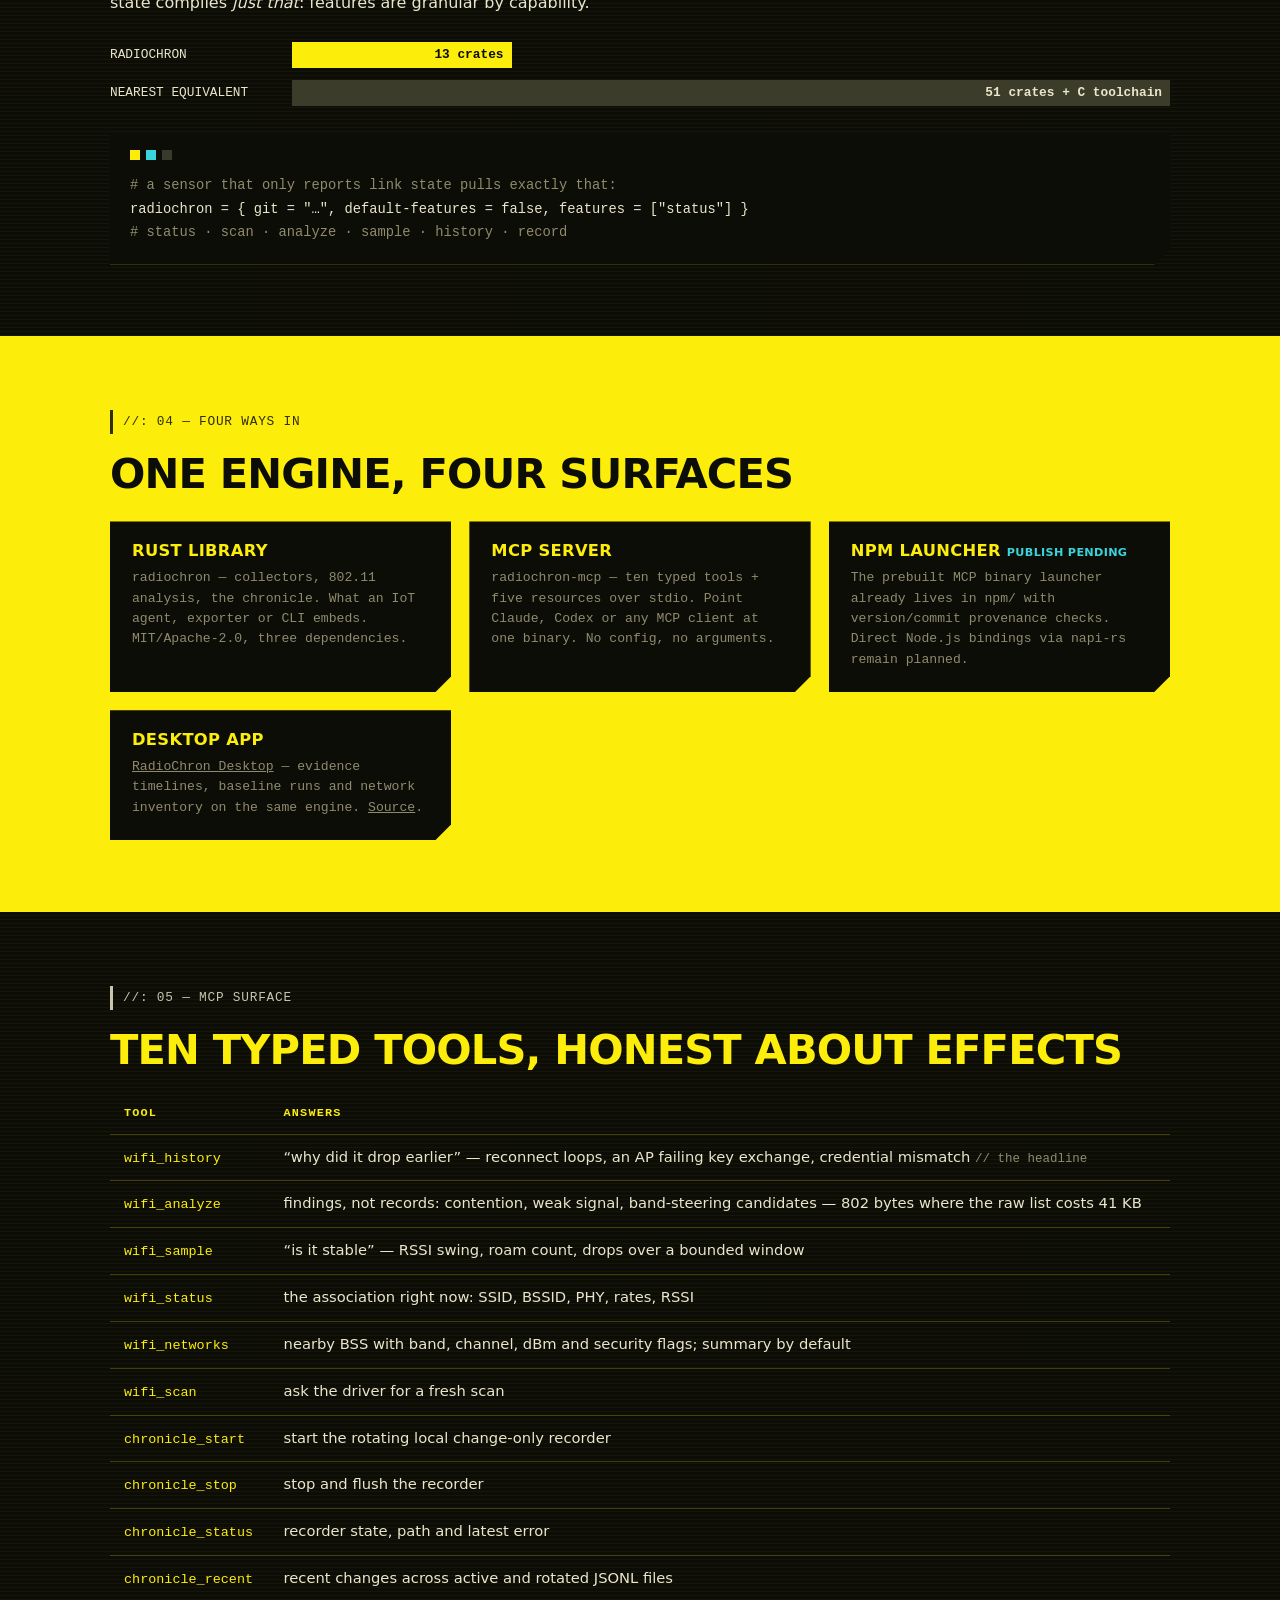
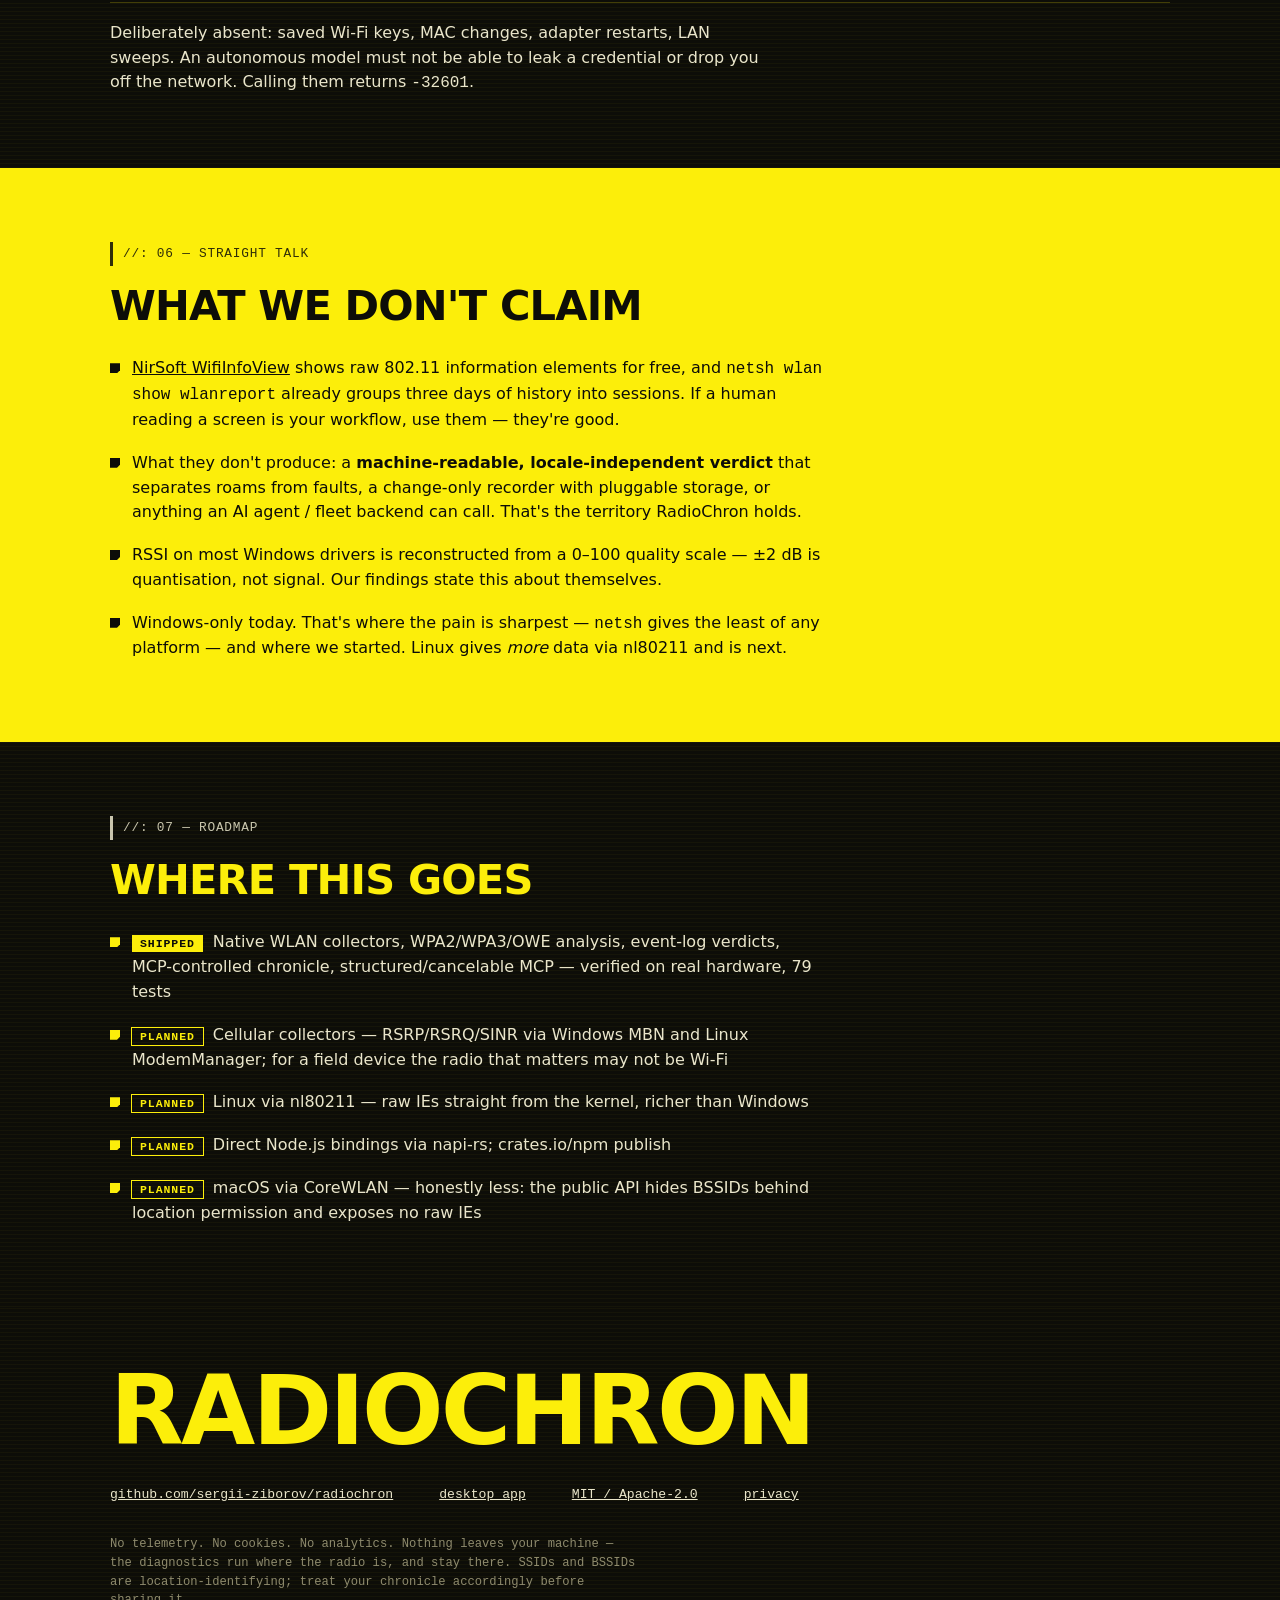
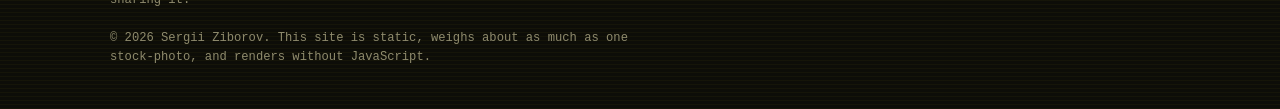
==== commit 41a175ec: "Harden collectors and expand MCP capabilities" ====
--- a/index.html
+++ b/index.html
@@ -4,21 +4,21 @@
 <meta charset="utf-8">
 <meta name="viewport" content="width=device-width, initial-scale=1">
 <title>RadioChron — the chronicle of your radio. Rust Wi-Fi diagnostics library + MCP server</title>
-<meta name="description" content="RadioChron records what the radio did — associations, roams, drops, reason codes — and returns verdicts, not data dumps. Pure Rust, 3 dependencies, ~724 KB, builds on bare rustup. Library, MCP server, and a desktop app.">
+<meta name="description" content="RadioChron records what the radio did — associations, roams, drops, reason codes — and returns verdicts, not data dumps. Pure Rust, 3 dependencies, ~1.0 MB, builds on bare rustup. Library, MCP server, and a desktop app.">
 <meta name="keywords" content="wifi diagnostics, rust wifi library, MCP server, model context protocol, wlan event log, reconnect loop, IoT wifi monitoring, 802.11 analysis, embedded rust, wifi verdict">
 <meta name="robots" content="index, follow">
 <link rel="canonical" href="https://radiochron.com/">
 <meta property="og:type" content="website">
 <meta property="og:site_name" content="RadioChron">
 <meta property="og:title" content="RadioChron — the chronicle of your radio">
-<meta property="og:description" content="Pure-Rust Wi-Fi diagnostics that answers 'why did it drop': verdicts from connection history, a change-only recorder, and an MCP server. 3 dependencies, ~724 KB.">
+<meta property="og:description" content="Pure-Rust Wi-Fi diagnostics that answers 'why did it drop': verdicts from connection history, a change-only recorder, and an MCP server. 3 dependencies, ~1.0 MB.">
 <meta property="og:url" content="https://radiochron.com/">
 <meta property="og:image" content="https://radiochron.com/og.png">
 <meta property="og:image:width" content="1200">
 <meta property="og:image:height" content="630">
 <meta name="twitter:card" content="summary_large_image">
 <meta name="twitter:title" content="RadioChron — the chronicle of your radio">
-<meta name="twitter:description" content="Rust Wi-Fi diagnostics: verdicts from history, not data dumps. 3 deps, ~724 KB, MIT/Apache-2.0.">
+<meta name="twitter:description" content="Rust Wi-Fi diagnostics: verdicts from history, not data dumps. 3 deps, ~1.0 MB, MIT/Apache-2.0.">
 <meta name="twitter:image" content="https://radiochron.com/og.png">
 <link rel="icon" type="image/svg+xml" href="/favicon.svg">
 <script type="application/ld+json">
@@ -96,7 +96,7 @@
     <div class="stats">
       <div class="stat cut"><b>3</b><span>DEPENDENCIES</span></div>
       <div class="stat cut"><b>13</b><span>CRATES, WHOLE TREE</span></div>
-      <div class="stat cut"><b>~724&nbsp;KB</b><span>SERVER BINARY</span></div>
+      <div class="stat cut"><b>~1.0&nbsp;MB</b><span>SERVER BINARY</span></div>
       <div class="stat cut"><b>0</b><span>C TOOLCHAIN NEEDED</span></div>
     </div>
     <div class="term cut">
@@ -209,11 +209,11 @@
         <div class="m"><code>radiochron</code> — collectors, 802.11 analysis, the chronicle.
         What an IoT agent, exporter or CLI embeds. MIT/Apache-2.0, three dependencies.</div></div>
       <div class="card cut"><h3>MCP server</h3>
-        <div class="m"><code>radiochron-mcp</code> — six read-only tools + resources over stdio.
+        <div class="m"><code>radiochron-mcp</code> — ten typed tools + five resources over stdio.
         Point Claude, Codex or any MCP client at one binary. No config, no arguments.</div></div>
-      <div class="card cut"><h3>npm package <span style="color:var(--cyan);font-size:.7rem">PLANNED</span></h3>
-        <div class="m"><code>radiochron</code> on npm via napi-rs with prebuilt binaries —
-        import from Node.js without a Rust toolchain. Name reserved-checked, build pending.</div></div>
+      <div class="card cut"><h3>npm launcher <span style="color:var(--cyan);font-size:.7rem">PUBLISH PENDING</span></h3>
+        <div class="m">The prebuilt MCP binary launcher already lives in <code>npm/</code> with
+        version/commit provenance checks. Direct Node.js bindings via napi-rs remain planned.</div></div>
       <div class="card cut"><h3>Desktop app</h3>
         <div class="m"><a href="/electron">RadioChron Desktop</a> —
         evidence timelines, baseline runs and network inventory on the same engine.
@@ -225,7 +225,7 @@
 <section class="band k" id="tools">
   <div class="wrap">
     <div class="tag">//: 05 — MCP SURFACE</div>
-    <h2>Six tools, all read-only</h2>
+    <h2>Ten typed tools, honest about effects</h2>
     <table>
       <tr><th>tool</th><th>answers</th></tr>
       <tr><td><code>wifi_history</code></td><td>“why did it drop earlier” — reconnect loops, an AP failing key exchange, credential mismatch <span class="m">// the headline</span></td></tr>
@@ -234,6 +234,10 @@
       <tr><td><code>wifi_status</code></td><td>the association right now: SSID, BSSID, PHY, rates, RSSI</td></tr>
       <tr><td><code>wifi_networks</code></td><td>nearby BSS with band, channel, dBm and security flags; summary by default</td></tr>
       <tr><td><code>wifi_scan</code></td><td>ask the driver for a fresh scan</td></tr>
+      <tr><td><code>chronicle_start</code></td><td>start the rotating local change-only recorder</td></tr>
+      <tr><td><code>chronicle_stop</code></td><td>stop and flush the recorder</td></tr>
+      <tr><td><code>chronicle_status</code></td><td>recorder state, path and latest error</td></tr>
+      <tr><td><code>chronicle_recent</code></td><td>recent changes across active and rotated JSONL files</td></tr>
     </table>
     <p style="margin-top:18px" class="m">Deliberately absent: saved Wi-Fi keys, MAC changes, adapter
       restarts, LAN sweeps. An autonomous model must not be able to leak a credential or drop you
@@ -267,10 +271,10 @@
     <div class="tag">//: 07 — ROADMAP</div>
     <h2>Where this goes</h2>
     <ul class="h road">
-      <li class="done"><b>SHIPPED</b>Native WLAN collectors, 802.11 IE analysis, event-log verdicts, chronicle recorder, MCP server — verified on real hardware, 74 tests</li>
+      <li class="done"><b>SHIPPED</b>Native WLAN collectors, WPA2/WPA3/OWE analysis, event-log verdicts, MCP-controlled chronicle, structured/cancelable MCP — verified on real hardware, 79 tests</li>
       <li class="plan"><b>PLANNED</b>Cellular collectors — RSRP/RSRQ/SINR via Windows MBN and Linux ModemManager; for a field device the radio that matters may not be Wi-Fi</li>
       <li class="plan"><b>PLANNED</b>Linux via nl80211 — raw IEs straight from the kernel, richer than Windows</li>
-      <li class="plan"><b>PLANNED</b>npm bindings via napi-rs prebuilds; crates.io publish</li>
+      <li class="plan"><b>PLANNED</b>Direct Node.js bindings via napi-rs; crates.io/npm publish</li>
       <li class="plan"><b>PLANNED</b>macOS via CoreWLAN — honestly less: the public API hides BSSIDs behind location permission and exposes no raw IEs</li>
     </ul>
   </div>
